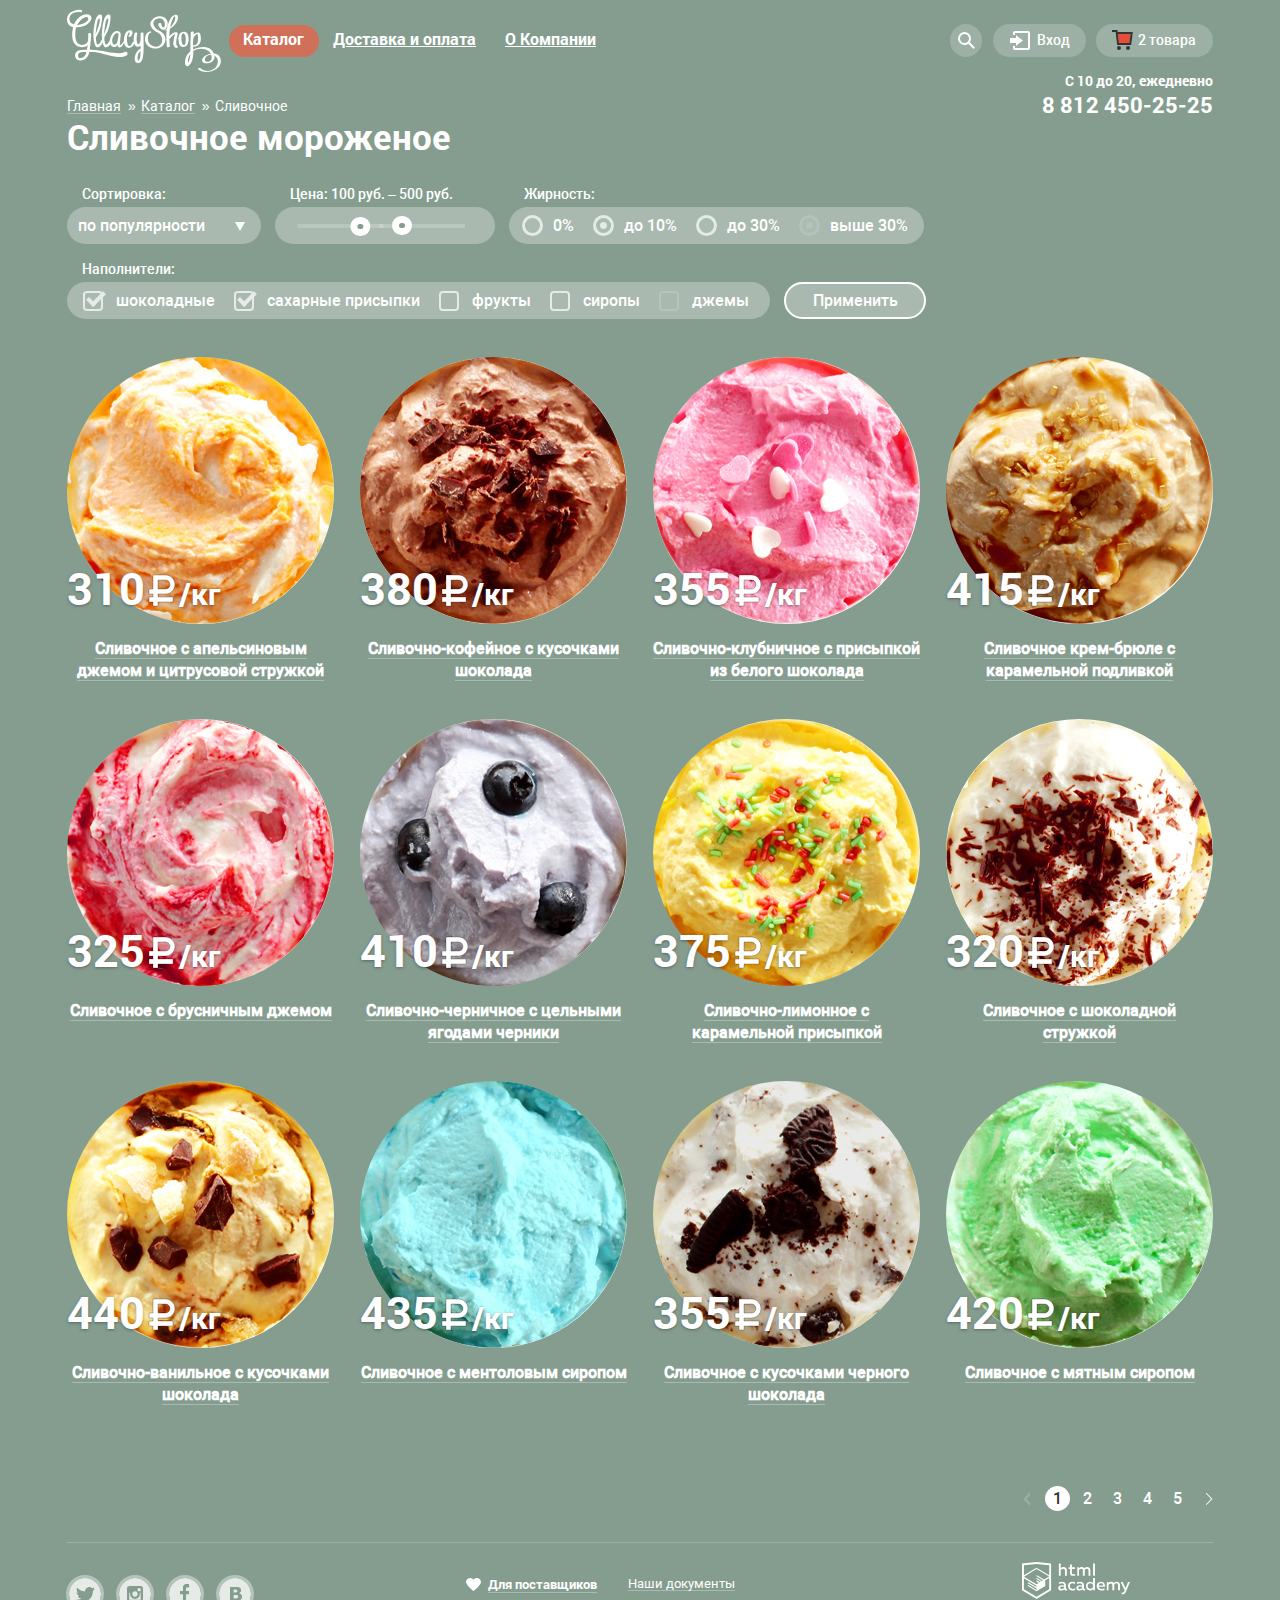
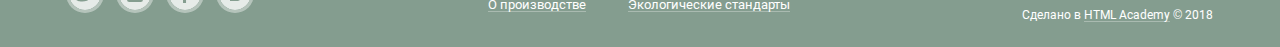
==== catalog.html @ eb4ee79f "добавила фокусы и слайдер" ====
<!DOCTYPE html>
<html lang="ru">
  <head>
    <meta charset="utf-8">
    <title>Каталог мороженого «Глэйси»</title>

    <!-- Стили -->
		<link rel="stylesheet" href="css/normalize.css">
    <link rel="stylesheet" href="css/style.css">
  </head>
  <body class="inner-page">

  	<header class="page-header">
  		<!-- page-header-container starts-->
  		<div class="page-header-container"> 

	  		<nav class="navigation flex-center" aria-label="Основное меню">
	  			<!-- nav-left starts-->
	  			<div class="nav-left flex-center">
						<a class="header-logo" href="index.html">
							<img src="img/logo.svg" alt="На главную страницу интернет-магазина «Глэйси»" width="154" height="64">
						</a>

						<ul class="site-navigation flex-center">
						  <li class="site-navigation-item toggle flex-column">   
						    <a class="site-navigation-link onpage" id="dropdown-menu-toggle" href="#">Каталог</a>

						    <ul class="dropdown-menu flex-column visually-hidden" id="dropdown-menu" aria-label="Каталог меню">
						      <li class="dropdown-menu-item"> 
						        <a href="#">Новинки</a></li>
									<li class="dropdown-menu-item">
						        <a class="dropdown-menu-link onpage">Сливочное</a></li>
								  <li class="dropdown-menu-item">
						        <a href="#">Щербеты</a></li>
									<li class="dropdown-menu-item">
						        <a href="#">Фруктовый лед</a></li>
							    <li class="dropdown-menu-item">
						        <a href="#">Мелорин</a></li>
								</ul>
							</li>
		  
							<li class="site-navigation-item flex-column">
						  	<a href="#" class="site-navigation-link">Доставка и оплата</a>
						  </li>   
							<li class="site-navigation-item flex-column">
								<a href="#" class="site-navigation-link">О Компании</a>
						  </li>     
						</ul>
					</div>		
 					<!-- nav-right starts-->
 					<div class="nav-right flex-center-end">
						<ul class="search-block">
							<li class="toggle flex-column">
						    
						   	<button type="button" class="opener flex-center" id="search-toggle">									
									<svg class="image" xmlns="http://www.w3.org/2000/svg" xmlns:xlink="http://www.w3.org/1999/xlink" width="17" height="17" viewBox="0 0 17 17"><path fill="#fff" d="M16.958 15.527L11.75 10.32A6.455 6.455 0 0 0 13 6.5 6.5 6.5 0 1 0 6.5 13a6.465 6.465 0 0 0 3.839-1.263l5.205 5.204 1.414-1.414zM6.5 11C4.019 11 2 8.981 2 6.5S4.019 2 6.5 2 11 4.019 11 6.5 8.981 11 6.5 11z"/></svg>
						    </button>
						    
						    <form class="search-form visually-hidden" id="search-form" method="get" action="https://echo.htmlacademy.ru">
					       	<input class="form-input" type="search" name="search" placeholder="Что ищем?">
					      </form>

						  </li>
						</ul>
					
						<ul class="login-block">
							<li class="toggle">
								
								<button type="button" class="opener flex-center" id="login-toggle">
									<svg class="image" xmlns="http://www.w3.org/2000/svg" xmlns:xlink="http://www.w3.org/1999/xlink" width="21" height="19" viewBox="0 0 21 19"><g fill="#fff"><path d="M6 14.875L12.917 9.5 6 4.125v2.917H-.042v4.917H6z"/><path d="M18 0H5C3.9 0 3 .9 3 2v2h2V2h13v15H5v-2H3v2c0 1.1.9 2 2 2h13c1.1 0 2-.9 2-2V2c0-1.1-.9-2-2-2z"/></g></svg>
						      <span>Вход</span>
						    </button>
					     
								 <form class="login-form flex-column visually-hidden" id="login-form" method="post" action="https://echo.htmlacademy.ru">
				          <input class="form-input" type="email" name="user-email" placeholder="Электронная почта">
						      <input class="form-input" type="password" name="password" placeholder="Пароль">
				          <div class="login-form-bottom flex">
						        <input type="submit" class="button" value="Войти">
				            <div class="login-form-bottom-links flex-column">
				              <a href="#">Забыли пароль?</a>
				              <a href="#">Новая регистрация</a>
				            </div>
				          </div>
				         </form>

							</li>
		  			</ul>

						<ul class="cart-block">
							<li class="toggle flex-column">
						    <button type="button" class="opener" id="cart-toggle">
						      <span>2 товара</span>
						    </button> 	
					
						    <form class="cart-form flex-column visually-hidden" id="cart-form">
									<div class="cart-form-item flex-center">
										<input type="image" class="cart-cross" src="img/cross-small.svg" alt="Удалить из корзины" width="11" height="11">
						        <img src="img/item-1-sm.jpg" alt="" width="33" height="33">
						        <p class="item-name">Пломбир с апельсиновым джемом </p>
						        <p class="item-value">1,5 кг х<span>200 руб.</span> 300 руб.</p>
									</div>
									<div class="cart-form-item flex-center">
										<input type="image" class="cart-cross" src="img/cross-small.svg" alt="Удалить из корзины" width="11" height="11">
						        <img src="img/item-3-sm.jpg" alt="" width="33" height="33">
						        <p class="item-name">Клубничный пломбир с присыпкой из белого шоколада </p>
						        <p class="item-value">1,5 кг х<span>300 руб.</span> 450 руб.</p>
									</div>
									<p class="cart-form-result">Итого: 750 руб.</p>
			          	<input type="submit" value="Оформить заказ" class="button">
			        	</form>
			        
			        </li>
						</ul>
					</div>
				</nav>

	  		<section class="header-contacts">
	  			<h2 class="visually-hidden">Телефон и время работы</h2>
	  			<p>C 10 до 20, ежедневно</p>
	  			<p class="tel">8 812 450-25-25</p>
	  		</section>

  		</div>
		</header>

		<main class="main-content">
			<!-- main-content-container starts-->
			<div class="main-top-container">

				<ul class="breadcrumbs flex">
					<li class="breadcrumbs-item"><a class="link" href="index.html">Главная</a><span>»</span></li>
					<li class="breadcrumbs-item"><a class="link" href="catalog.html">Каталог</a><span>»</span></li>
					<li class="breadcrumbs-item breadcrumbs-current">Сливочное</li>
				</ul>
				<h1 class="page-title">Сливочное мороженое</h1>

				<section class="filters">
					<h2 class="visually-hidden">Фильтр товаров</h2>
					<form class="filters-form flex-column" method="get" action="https://echo.htmlacademy.ru">
				    
				     <div class="filters-form-row flex-center">

				      <fieldset class="filter-sorting">
				        <legend class="filter-title">Сортировка:</legend>
				        <div class="filter-layout flex-center">
				          <select class="styled-select" id="sorting">
				            <option selected>по популярности</option>
				            <option >сначала недорогие</option>
				            <option >сначала дорогие</option>
				            <option >по жирности</option>
				          </select>
				          <label for="sorting"></label>
				        </div>
				       </fieldset>

				       <fieldset class="filter-price flex-column">
				        <legend class="filter-title">Цена: 100 руб. – 500 руб.</legend>
				        <div class="filter-layout flex-center">
				          <input class="first" type="range" min="0" max="250" step="10" value="50">
				          <input class="second" type="range" min="0" max="250" value="50" step="10">
				        </div>
				       </fieldset>

				       <fieldset class="filter-fatness flex-column">
				        <legend class="filter-title">Жирность:</legend>
				        <div class="filter-layout flex-center">
				          <input class="visually-hidden" type="radio" name="fatness" id="fatness-field-1">
				          <label for="fatness-field-1">0%</label>
				          <input class="visually-hidden" type="radio" name="fatness" id="fatness-field-2" checked>
				          <label for="fatness-field-2">до 10%</label>
				          <input class="visually-hidden" type="radio" name="fatness" id="fatness-field-3">
				          <label for="fatness-field-3">до 30%</label>
				          <input class="visually-hidden" type="radio" name="fatness" id="fatness-field-4" disabled>
				          <label for="fatness-field-4">выше 30%</label>
				         </div>
				        </fieldset>
				      </div>
				    
				      <div class="filters-form-row flex-center"> 
				        <fieldset class="filter-inner flex-column" id="inner">	
				          <legend class="filter-title">Наполнители:</legend>
				          <div class="filter-layout flex-center">
				            <input class="visually-hidden" type="checkbox" name="inner" id="inner-field-1" checked>
				            <label for="inner-field-1">шоколадные</label>
				            <input class="visually-hidden" type="checkbox" name="inner" id="inner-field-2" checked>
				            <label for="inner-field-2">сахарные присыпки</label>
				            <input class="visually-hidden" type="checkbox" name="inner" id="inner-field-3">
				            <label for="inner-field-3">фрукты</label>
				            <input class="visually-hidden" type="checkbox" name="inner" id="inner-field-4">
				            <label for="inner-field-4">сиропы</label>
				            <input class="visually-hidden" type="checkbox" name="inner" id="inner-field-5" disabled>	
				            <label for="inner-field-5">джемы</label>
				          </div>	
				        </fieldset>				     
			           <input class="button-submit filter-layout" type="submit" value="Применить">
				      </div>
					  </form>
					</section>
				</div>

				<section class="catalog">
					<!-- catalog-container starts-->
					<div class="catalog-container"> 

						<h2 class="visually-hidden">Каталог товаров</h2>
						<ul class="catalog-list flex">
							<li class= "catalog-item flex-column">
								<div class="catalog-item-image">
			            <a href="#">
			              <img src="img/item-1.jpg" alt="Сливочное с апельсиновым джемом и цитрусовой стружкой" width="267" height="267">
			            </a>
			          </div>
			          <p class="catalog-item-price flex">
			            310<img src="img/rub.svg" alt="Рублей" width="31" height="36"><span>/кг</span>
			          </p>
			          <h3 class="catalog-item-title">
			            <a href="#">Сливочное с апельсиновым джемом и цитрусовой стружкой</a>
			          </h3>
		            <a class="modal-opener button" href="#" title="На весь экран">Быстрый просмотр</a>
							</li>

							<li class= "catalog-item flex-column">
								<div class="catalog-item-image">
			            <a href="#">
			              <img src="img/item-2.jpg" alt="Сливочно-кофейное с кусочками шоколада" width="267" height="267">
			            </a>
			          </div>
			          <p class="catalog-item-price flex">
			            380<img src="img/rub.svg" alt="Рублей" width="31" height="36"><span>/кг</span>
			          </p>
			          <h3 class="catalog-item-title">
			            <a href="#">Сливочно-кофейное с кусочками шоколада</a>
			          </h3>
		            <a class="modal-opener button" href="#" title="На весь экран">Быстрый просмотр</a>
							</li>

							<li class= "catalog-item flex-column">
								<div class="catalog-item-image">
			            <a href="#">
			             <img src="img/item-3.jpg"  alt="Сливочно-клубничное с присыпкой из белого шоколада" width="267" height="267">
			            </a>
			          </div>
			          <p class="catalog-item-price flex">
			            355<img src="img/rub.svg" alt="Рублей" width="31" height="36"><span>/кг</span>
			          </p>
			          <h3 class="catalog-item-title">
			            <a href="#">Сливочно-клубничное с присыпкой из белого шоколада</a>
			          </h3>
			          <a class="modal-opener button" href="#" title="На весь экран">Быстрый просмотр</a>
							</li>

							<li class= "catalog-item flex-column">
								<div class="catalog-item-image">
			            <a href="#">
			             <img src="img/item-4.jpg"  alt="Сливочное крем-брюле с карамельной подливкой" width="267" height="267">
			            </a>
			          </div>
			          <p class="catalog-item-price flex">
			            415<img src="img/rub.svg" alt="Рублей" width="31" height="36"><span>/кг</span>
			          </p>
			          <h3 class="catalog-item-title">
			            <a href="#">Сливочное крем-брюле с карамельной подливкой</a>
			          </h3>
			          <a class="modal-opener button" href="#" title="На весь экран">Быстрый просмотр</a>
							</li>

							<li class= "catalog-item flex-column">
								<div class="catalog-item-image">
			            <a href="#">
			             <img src="img/item-5.jpg"  alt="Сливочное с брусничным джемом" width="267" height="267">
			            </a>
			          </div>
			          <p class="catalog-item-price flex">
			            325<img src="img/rub.svg" alt="Рублей" width="31" height="36"><span>/кг</span>
			          </p>
			          <h3 class="catalog-item-title">
			            <a href="#">Сливочное с брусничным джемом</a>
			          </h3>
			          <a class="modal-opener button" href="#" title="На весь экран">Быстрый просмотр</a>
							</li>

							<li class= "catalog-item flex-column">
								<div class="catalog-item-image">
			            <a href="#">
			             <img src="img/item-6.jpg"  alt="Сливочно-черничное с цельными ягодами черники" width="267" height="267">
			            </a>
			          </div>
			          <p class="catalog-item-price flex">
			            410<img src="img/rub.svg" alt="Рублей" width="31" height="36"><span>/кг</span>
			          </p>
			          <h3 class="catalog-item-title">
			            <a href="#">Сливочно-черничное с цельными ягодами черники</a>
			          </h3>
			          <a class="modal-opener button" href="#" title="На весь экран">Быстрый просмотр</a>
							</li>

							<li class= "catalog-item flex-column">
								<div class="catalog-item-image">
			            <a href="#">
			             <img src="img/item-7.jpg"  alt="Сливочно-лимонное с карамельной присыпкой" width="267" height="267">
			            </a>
			          </div>
			          <p class="catalog-item-price flex">
			            375<img src="img/rub.svg" alt="Рублей" width="31" height="36"><span>/кг</span>
			          </p>
			          <h3 class="catalog-item-title">
			            <a href="#">Сливочно-лимонное с карамельной присыпкой</a>
			          </h3>
			          <a class="modal-opener button" href="#" title="На весь экран">Быстрый просмотр</a>
							</li>

							<li class= "catalog-item flex-column">
								<div class="catalog-item-image">
			            <a href="#">
			             <img src="img/item-8.jpg"  alt="Сливочное с шоколадной стружкой" width="267" height="267">
			            </a>
			          </div>
			          <p class="catalog-item-price flex">
			            320<img src="img/rub.svg" alt="Рублей" width="31" height="36"><span>/кг</span>
			          </p>
			          <h3 class="catalog-item-title">
			            <a href="#">Сливочное с шоколадной стружкой</a>
			          </h3>
			          <a class="modal-opener button" href="#" title="На весь экран">Быстрый просмотр</a>
							</li>

							<li class= "catalog-item flex-column">
								<div class="catalog-item-image">
			            <a href="#">
			             <img src="img/item-9.jpg"  alt="Сливочно-ванильное с кусочками шоколада" width="267" height="267">
			            </a>
			          </div>
			          <p class="catalog-item-price flex">
			            440<img src="img/rub.svg" alt="Рублей" width="31" height="36"><span>/кг</span>
			          </p>
			          <h3 class="catalog-item-title">
			            <a href="#">Сливочно-ванильное с кусочками шоколада</a>
			          </h3>
			          <a class="modal-opener button" href="#" title="На весь экран">Быстрый просмотр</a>
							</li>

							<li class= "catalog-item flex-column">
								<div class="catalog-item-image">
			            <a href="#">
			             <img src="img/item-10.jpg"  alt="Сливочное с ментоловым сиропом" width="267" height="267">
			            </a>
			          </div>
			          <p class="catalog-item-price flex">
			            435<img src="img/rub.svg" alt="Рублей" width="31" height="36"><span>/кг</span>
			          </p>
			          <h3 class="catalog-item-title">
			            <a href="#">Сливочное с ментоловым сиропом</a>
			          </h3>
			          <a class="modal-opener button" href="#" title="На весь экран">Быстрый просмотр</a>
							</li>

							<li class= "catalog-item flex-column">
								<div class="catalog-item-image">
			            <a href="#">
			             <img src="img/item-11.jpg"  alt="Сливочное с кусочками черного шоколада" width="267" height="267">
			            </a>
			          </div>
			          <p class="catalog-item-price flex">
			            355<img src="img/rub.svg" alt="Рублей" width="31" height="36"><span>/кг</span>
			          </p>
			          <h3 class="catalog-item-title">
			            <a href="#">Сливочное с кусочками черного шоколада</a>
			          </h3>
			          <a class="modal-opener button" href="#" title="На весь экран">Быстрый просмотр</a>
							</li>

							<li class= "catalog-item flex-column">
								<div class="catalog-item-image">
			            <a href="#">
			             <img src="img/item-12.jpg"  alt="Сливочное с мятным сиропом" width="267" height="267">
			            </a>
			          </div>
			          <p class="catalog-item-price flex">
			            420<img src="img/rub.svg" alt="Рублей" width="31" height="36"><span>/кг</span>
			          </p>
			          <h3 class="catalog-item-title">
			            <a href="#">Сливочное с мятным сиропом</a>
			          </h3>
			          <a class="modal-opener button" href="#" title="На весь экран">Быстрый просмотр</a>
							</li>
						</ul>
						
						<ul class="pagination-list flex-center-end" aria-label="Каталог пагинация">
							<li><a class="pagination-prev pagination-arrow"><span class="visually-hidden">Назад</span></a></li>
		          <li><a class="pagination-item current">1</a></li>
		          <li><a class="pagination-item" href="#">2</a></li>
		          <li><a class="pagination-item" href="#">3</a></li>
		          <li><a class="pagination-item" href="#">4</a></li>
		          <li><a class="pagination-item" href="#">5</a></li>
		          <li><a class="pagination-next pagination-arrow active" href="#"><span class="visually-hidden">Вперёд</span></a></li>
		        </ul>
					</div>
				</section>

		</main>

   <footer class="page-footer">
	 		<!-- page-footer-container starts-->
			<div class="page-footer-container flex-center">

				<ul class="socials-list flex">
					<li class="socials-items"><a href="https://twitter.com" target="_blank" aria-label="«Глэйси» в Twitter"><img src="img/twitter.svg" width="32" height="32" alt="Twitter"></a></li>
					<li class="socials-items"><a href="https://instagram.com" target="_blank" aria-label="«Глэйси» в Instagram"><img src="img/instagram.svg" width="32" height="32" alt="Instagram"></a></li>
					<li class="socials-items"><a href="https://facebook.com" target="_blank" aria-label="«Глэйси» в Facebook"><img src="img/facebook.svg" width="32" height="32" alt="Facebook"></a></li>
					<li class="socials-items" ><a href="https://vk.com" target="_blank" aria-label="«Глэйси» во ВКонтакте"><img src="img/vk.svg" width="32" height="32" alt="ВКонтакте"></a></li>
				</ul>

				<div class="footer-info flex">
					<ul class="footer-info-prod">
						<li class="footer-info-supply"><a class="link" href="#">Для поставщиков</a></li>
						<li><a class="link" href="#">О производстве</a></li>
					</ul>
					<ul class="footer-info-docs">
						<li><a class="link" href="#">Наши документы</a></li>
						<li><a class="link" href="#">Экологические стандарты</a></li>
					</ul>
				</div>

				<div class="footer-copyright flex-column">
					<a href="https://htmlacademy.ru/intensive/htmlcss" target="_blank"><img src="img/logo-htmlacademy.svg" alt="HTML Academy" width="108" height="37"></a> 
					<p>Сделано в <a class="link" href="https://htmlacademy.ru/intensive/htmlcss" target="_blank">HTML Academy</a> &#169; 2018</p>
				</div>
			
			</div>
		</footer>

		<script src="js/script.js" defer></script>
  </body>
</html>
---- css/style.css ----
@font-face {
  font-family: "Roboto";
  src: url("../fonts/roboto.woff2") format("woff2"),
       url("../fonts/roboto.woff") format("woff");
  font-weight: 400;
  font-style: normal;
}
@font-face {
  font-family: "Roboto Bold";
  src: url("../fonts/robotobold.woff2") format("woff2"),
       url("../fonts/robotobold.woff") format("woff");
  font-weight: 700;
  font-style: normal;
}
@font-face {
  font-family: "Roboto Medium";
  src: url("../fonts/robotomedium.woff2") format("woff2"),
       url("../fonts/robotomedium.woff") format("woff");
  font-weight: 500;
  font-style: normal;
}
html { 
   box-sizing: border-box;
}
*, *::before, *::after { 
  box-sizing: inherit; 
}
body {
  margin: 0;
  padding: 0;
  
  font-family: "Roboto", Arial, sans-serif;
  font-size: 16px;
  line-height: 22px;
  color: #323232;

  background-color: #849d8f;
}
a {
  text-decoration: none;
  color: #ffffff;
}
img {
  max-width: 100%;
  height: auto;
}
.flex {
  display: flex;
}
.flex-column {
  display: flex;
  flex-direction: column;
}
.flex-center {
  display: flex;
  align-items: center;
}
.flex-center-end {
  display: flex;
  justify-content: flex-end;
  align-items: center;
}
/* Кнопка */
.button {
  height: 44px;
  padding: 8px 23px;

  font-family: "Roboto Bold", Arial, sans-serif;
  font-size: 18px;
  line-height: 24px;
  font-weight: 700;
  text-align: center;
  text-decoration: none;
  color: #fff;

  background-image: linear-gradient(to bottom, #f26843,#e74b36);
  border: none;
  border-radius: 25px;
  box-shadow: 0px 2px 2px 0px rgba(172, 16, 0, 0.64);
  text-shadow: 2px 2px 5px rgba(160, 32, 11, 0.76);
  transition: all .5s ease;
}
.button:hover {
  background-image: linear-gradient(to bottom,#f58669 ,#ec6f5e);
  box-shadow: 0px 2px 2px 0px rgba(172, 16, 0, 1);
  cursor: pointer;
}
.button:active {
  background-image: linear-gradient(to bottom,#d84732 ,#e1613e);
  box-shadow: inset 0px 2px 2px 0px rgba(172, 16, 0, 1);
}

/* Инпут */
.form-input {
  width: 100%;
  height: 44px;
  padding: 10px 13px; 

  font-family: "Roboto Bold", Arial, sans-serif;
  font-size: 16px;
  line-height: 24px;
  font-weight: 700;
  color: #323232;
  
  border: 1px solid #d3d3d2;
  border-radius: 5px;
}
.form-input:hover {
  border: 2px solid rgba(154, 154, 154, 0.52)
}
.form-input:focus {
  border: 2px solid rgba(46, 136, 228, 0.52);
}
*::-webkit-input-placeholder {
  font-family: "Roboto", Arial, sans-serif;
  font-weight: 400;
  color: #999999;
}
*:-moz-placeholder {
  font-family: "Roboto", Arial, sans-serif;
  font-weight: 400;
  color: #999999;
}
*::-moz-placeholder {
  font-family: "Roboto", Arial, sans-serif;
  font-weight: 400;
  color: #999999;
}
*:-ms-input-placeholder {
  font-family: "Roboto", Arial, sans-serif;
  font-weight: 400;
  color: #999999;
}

/*underline для ссылок*/
.link {
  text-decoration: none;
  position: relative;
}
.link::after {
  content: '';
  display: block;
  width: 100%;

  position: absolute;
  left: 0;
  bottom: 0;

  border-bottom: 0.5px solid rgba(255,255,255, 0.3);

  transition: color .25s ease;
}
.link:hover {
  color: rgba(255,188,158, 1);
}
.link:hover::after,
.link:active::after {
  border-bottom-color: rgba(255,188,158, 0.3);
}
.visually-hidden {
  width: 1px;
  height: 1px;
  margin: -1px;
  padding: 0;
  border: 0;
  position: absolute;
  clip: rect(0 0 0 0);
}
/* header */
.page-header-container {
  width: 1146px;
  margin: 0 auto;
  padding-top: 9px;
  position: relative;
}
.navigation {
  justify-content: space-between;

  font-family: "Roboto Medium", Arial, sans-serif;
  font-size: 14px;
  line-height: 16px;
  font-weight: 500;
}
.nav-left {
	min-width: 586px;
}
.nav-right {
	width: 293px;
	margin-bottom: 5px;
}
.header-logo img {
	height: 64px;
}
/* Основная навигация */
.site-navigation {
	align-items: baseline;
  min-width: 500px;
  padding: 0;
  margin: 0;

  font-family: "Roboto Bold", Arial, sans-serif;
  font-size: 16px;
  line-height: 18px;
  font-weight: 700;
  list-style: none;
}
.site-navigation-item {
	white-space: nowrap;
}
.site-navigation .toggle {
  padding: 5px 0px 9px 8px;
  position: relative;
}
.site-navigation-item.toggle:hover {
  cursor: pointer;
}
.site-navigation-item.toggle:hover .visually-hidden {
  clip: unset;
  opacity: 1;
}
.site-navigation-link {
  padding: 5px 15px 9px 14px;
  
  text-decoration: underline;
  color: #ffffff;
  border-radius: 30px;
}
.site-navigation-link.onpage {
	text-decoration: none;
}
.site-navigation-link:hover,
.site-navigation-link:focus {
	text-decoration: none;
  color: #323232;
  background-color: #ffffff; 
}
.site-navigation-link:active {
  background-color: #ededed;
  text-decoration: none;
  border: none;
  box-shadow: inset 0px 2px 1px 0px rgba(105, 105, 105, 1);
}
/* Меню */
.dropdown-menu {
  width: 144px;
  height: 172px;
  padding: 0;

  position: absolute;
  top: 42px;
  left: 2px;
  z-index: 1;
  
  font-family: "Roboto", Arial, sans-serif;
  font-size: 14px;
  line-height: 16px;
  font-weight: 400;
  list-style: none;

  background-color: #f8f7f4;
  border-radius: 5px;
  box-shadow: 0px 20px 20px 0px rgba(0, 0, 0, 0.4);

  opacity: 0;
  transition: opacity .5s ease;
}
.dropdown-menu.active {
  opacity: 1;
}
.dropdown-menu-item {
	height: 31px;
}
.dropdown-menu-item:first-child {
	height: 42px;
	padding: 6px 0px 4px;
	margin-bottom: 2px;
	
	position: relative;
}
.dropdown-menu-item:first-child::after {
  content: '';
  display: block;
  width: 128px;
  height: 1px;
  margin-left: 6px;

  position: absolute;
  bottom: 3px;

  background-color: rgba(0,0,0, 0.2);
}
.dropdown-menu-item a {
  display: block;
  padding: 4px 20px 9px;

  font-size: 14px;
  line-height: 16px;
  text-decoration: none;
  color: #323232;
}
.dropdown-menu-item:first-child a {
  font-family: "Roboto Bold", Arial, sans-serif;
  font-weight: 700;
}
.dropdown-menu-item a:hover,
.dropdown-menu-item a:focus {
  color: #323232;
  background-color: #fbded7;
}
.dropdown-menu-item a:active {
  background-color: #f6b5a5;
  box-shadow: none;
}
.dropdown-menu-item:first-child a:hover,
.dropdown-menu-item:first-child a:focus {
  background-color: #fbded7;
  border-top-left-radius: 5px;
  border-top-right-radius: 5px;
}
.dropdown-menu-item:last-child a:hover,
.dropdown-menu-item:last-child a:focus {
  background-color: #fbded7;
  border-bottom-left-radius: 5px;
  border-bottom-right-radius: 5px;
}
a.onpage  {
  color: #ffffff;
  background-color: #d07058;
}
/* Поиск */
.search-block {
  padding: 0;
  margin: 0;
  margin-right: 2px;
  list-style: none;
}
.search-block .toggle {
  width: 40px;
  padding: 6px 4px;

  position: relative;
}
.search-block .toggle:hover {
  cursor: pointer;
}
.search-block .toggle:hover .search-form {
  clip: auto;
  width: auto;
  height: auto;
  opacity: 1;
}
.search-block .toggle:hover .image path,
.search-block .opener:focus .image path {
  fill: #000000;
}
.search-block .toggle:hover .opener,
.search-block .opener:focus {
  background-color: #f8f7f4;
  color: #323232; 
}
.search-block .opener {
  justify-content: center;
  height: 33px;
  
  text-decoration: none;
  background-color: rgba(255,255,255, 0.2);  
  border: none; 
  border-radius: 30px; 
}
.search-form {
  min-width: 341px;
  padding: 20px 15px;

  position: absolute;
  top: 43px;
  right: 5px;
  z-index: 1;

  background-color: #f8f7f4;
  border-radius: 5px;
  box-shadow: 0px 20px 20px 0px rgba(0, 0, 0, 0.4);

  opacity: 0;
  transition: opacity .5s ease;
}
.search-form.active {
  opacity: 1;
}
.search-form .form-input {
	padding: 11px 13px;
	font-size: 14px;
	line-height: 22px;
}
/* Вход */
.login-block {
  padding: 0;
  margin: 0;
 
  list-style: none;
}
.login-block .toggle {
  position: relative;
  padding: 6px 5px;
}
.login-block .toggle:hover {
  cursor: pointer;
}
.login-block .toggle:hover .visually-hidden {
  clip: unset;
  opacity: 1;
}
.login-block .toggle:hover .image path,
.login-block .opener:focus .image path {
  fill: #000000;
}
.login-block .toggle:hover .opener,
.login-block .opener:focus {
  background-color: #f8f7f4;
  color: #323232; 
}
.login-block .opener {
  display: flex;
  justify-content: center;
  align-items: center;
  width: 93px;
  height: 33px;
  
  color: #ffffff;
  text-decoration: none;
  background-color: rgba(255,255,255, 0.2);  
  border: none; 
  border-radius: 30px; 
}
.login-block .image {
  margin-right: 6px;
}
.login-form {
  width: 277px;
  min-height: 215px;
  padding: 20px 18px; 

  position: absolute;
  top: 43px;
  right: 5px;
  z-index: 1;

  background-color: #f8f7f4;
  border-radius: 5px;
  box-shadow: 0px 20px 20px 0px rgba(0, 0, 0, 0.4);

  opacity: 0;
  transition: opacity .5s ease;
}
.login-form.active {
  opacity: 1;
}
.login-form .form-input {
	padding: 12px 13px;
  margin-bottom: 20px;

  font-size: 14px;
  line-height: 20px;
}
.login-form-bottom {
  justify-content: space-between;
}
.login-form .button {
  width: 100px;
  height: 44px;
  margin: 0;
}
.login-form-bottom-links {
	margin-right: 2px;
  font-family: "Roboto", Arial, sans-serif;
  font-size: 13px;
  line-height: 24px;
}
.login-form-bottom-links a {
  color: #323232;
}
.login-form-bottom-links a:hover,
.login-form-bottom-links a:focus,
.login-form-bottom-links a:active {
  color: #e84d37;
}
/* корзина */
.cart-block {
  padding: 0;
  margin: 0;
  list-style: none;
}
.cart-block .toggle {
  position: relative;
  padding: 6px 5px;
  padding-right: 0px;
}
.cart-block .toggle:hover {
  cursor: pointer;
}
.cart-block .toggle:hover .visually-hidden {
  clip: unset;
  opacity: 1;
}
.cart-block .toggle:hover .opener,
.cart-block .opener:focus {
  background-color: #f8f7f4;
  color: #323232; 
}
.cart-block .opener {
  display: flex;
  justify-content: center;
  align-items: center;
  width: 117px;
  height: 33px;

  background-image: url("../img/cart-full.svg");
  background-repeat: no-repeat;
  background-position: 16px center;

  text-decoration: none;
  color: #ffffff;

  background-color: rgba(255,255,255, 0.2);  
  border: none; 
  border-radius: 30px; 
}
.cart-block .empty {
  width: 100px;
  background-image: url("../img/cart.svg");
}
.cart-block span {
  position: relative;
  left: 12px;
}
.cart-form {
  width: 540px;
  height: 242px;
  padding: 18px 15px 0px;

  position: absolute;
  right: -1px;
  top: 43px;
  z-index: 1;

  font-family: "Roboto", Arial, sans-serif;
  font-size: 13px;
  line-height: 16px; 
  color: #323232;

  background-color: #f8f7f4;
  border-radius: 6px;

  opacity: 0;
  transition: opacity .5s ease;
}
.cart-form.active {
  opacity: 1;
}
.cart-form-item {
	margin-bottom: 20px;
}
.cart-form-item:last-of-type {
  padding-bottom: 25px;
	margin-bottom: 14px;
	border-bottom: 1px solid #cacac7;
}
.cart-form-item input[type="image"] {
	margin-right: 13px;
}
.cart-form-item img {
	margin-right: 14px;
	border-radius: 50px;
}
.item-name {
	width: 216px;
  margin: 0;
	margin-right: 32px;
}
.item-value {
  margin: 0;
}
.item-value span {
	margin-right: 28px;
	left: 2px;
  color: #999999;
}
.cart-form-result {
	align-self: flex-end;
	margin: 0;
	margin-bottom: 15px;

  font-family: "Roboto Bold", Arial, sans-serif;
  font-size: 15px;
  line-height: 18px;
  font-weight: 700; 
}
.cart-form .button {
  align-self: flex-end;
  padding: 7px 15px 11px;
  margin-bottom: 20px;
  border-radius: 20px;
}

/* контакты */
.header-contacts {
  position: absolute;
  right: 0px;
  top: 74px;

  text-align: right;
}
.header-contacts p {
  margin: 0;
  margin-bottom: 5px;

  font-family: "Roboto Bold", Arial, sans-serif;
  font-size: 14px;
  line-height: 14px;
  font-weight: 700;
  color: #ffffff;
}
.header-contacts .tel {
  font-size: 22px;
  line-height: 24px;
}

/* слайдер */
.product-slides-container {
  width: 1146px;
  margin: 0 auto;
}
.product-slides-list {
  margin: 0;
  position: relative;
  text-align: center;
  list-style: none;
}
.product-slide {
  width: 1065px;
  height: 880px;

  position: absolute;
  top: -77px;
  z-index: -1;

  opacity: 0;
  transition: opacity 1s ease;
}
.product-slide-1 {
  background: url(../img/slider-1.png) no-repeat;
  background-size: 1045px 880px;
  background-position: 11px 1px;
  opacity: 1;
}
.product-slide-2 {
  background: url(../img/slider-2.png) no-repeat;
  background-size: 1062px 860px;
  background-position: -7px 0px;
}
.product-slide-3 {
  background: url(../img/slider-3.png) no-repeat;
  background-size: 1078px 856px;
  background-position: -7px 0px;
}
.product-slide-title {
  margin: 0;

  position: relative;
  top: 390px;
  
  font-family: "Roboto Bold", Arial, sans-serif;
  font-size: 60px;
  line-height: 60px;
  font-weight: 700;
  color: #ffffff;
}
.slides-nav-wrap {
  justify-content: space-between;
  width: 712px;
  margin-top: 466px;
  margin-bottom: 41px;
}
.slide-nav {
  width: 19px;
  height: 19px;
  margin-right: 10px;

  border: 2px solid #ffffff;
  border-radius: 50%;
  background-color: transparent;
}
.slide-nav:hover,
.slide-nav:focus {
  background-color: rgba(248, 247, 244, 0.4);
}
.slide-nav:active {
  background-color: #ffffff;
}
.slide-nav-current {
  background-color: #ffffff;
}
.product-slides .button {
  width: 280px;
  min-height: 64px;
  padding: 8px 20px;

  font-size: 32px;
  line-height: 44px;
  
  border-radius: 30px;
}

/* promo */
.promo-container {
  justify-content: space-between;
  width: 1146px;
  margin: 0 auto;
  margin-bottom: 32px;
}
.promo-item {
  width: 560px;
  min-height: 229px;
  padding: 15px 21px 15px 18px;

  font-family: "Roboto Bold", Arial, sans-serif;
  font-size: 18px;
  line-height: 22px;
  font-weight: 700;
  color: #ffffff;

  border-radius: 14px;
}
.promo-item:nth-of-type(1) {
  background-image: url("../img/promo-1.png");
  background-repeat: repeat;
  background-color: #49041a;
}
.promo-item:nth-of-type(2) {
  background-image: url("../img/promo-2.png");
  background-repeat: repeat;
  background-color: #261207;
}
.promo-item-title {
  margin: 0;
  font-size: 35px;
  line-height: 41px;
}
.promo-item-text {
	margin: 15px 0px 45px;
}
.promo-item .button {
  align-self: flex-end;
}

/* хиты */
.catalog {
  text-align: center;
  font-family: "Roboto Medium", Arial, sans-serif;
  font-size: 16px;
  line-height: 22px;
  font-weight: 500;
  color: #ffffff;
}
.catalog-container {
  width: 1172px;
  margin: 0 auto;
  margin-bottom: 6px;
}
.inner-page .catalog-container {
  margin-bottom: 34px;
}
.catalog-list  {
  flex-wrap: wrap;
  justify-content: space-between;
  align-items: flex-start;
  padding: 0;
  margin: 0;
  list-style: none;
}
.inner-page .catalog-list {
  margin-bottom: 53px;
}
.catalog-item {
  width: 293px;
  min-height: 405px;
  padding: 0 13px;
  margin-bottom: -43px;

  position: relative;

  border-radius: 5px;
}
.catalog-item:hover {
  z-index: 1;
  background-color: rgba(255, 255, 255, 0.2);
  box-shadow: 0px 20px 20px 0px rgba(0, 0, 0, 0.4);  
}
.catalog-item:hover .button {
  opacity: 1;
}
.catalog-item-image {
  padding-top: 6px;
  position: relative;
}
.catalog-item-image img {
  border-radius: 50%;
}
.hit {
  position: absolute;
  top: 6px;
  left: 0px;
}
.catalog-item-price {
	align-items: baseline;
  margin: 0;
  position: absolute;
  top: 214px;

  font-family: "Roboto Bold", Arial, sans-serif;
  font-size: 45px;
  line-height: 45px;
  font-weight: 700;

  text-shadow: 0px 1px 3px rgba(49, 50, 53, 0.5);
}
.catalog-item-price img {
	position: relative;
	top: 4px;
	left: 2px;
}
.catalog-item-price span {
  margin-left: 3px;
  font-size: 30px;
}
.catalog-item-title {
  font-size: 16px;
  margin-top: 8px;
  margin-bottom: 10px;
}
.catalog-item-title a {
  text-decoration: none;
  border-bottom: 1px solid rgba(255,255,255, 0.3);
}
.catalog-item-title a:hover,
.catalog-item-title a:focus,
.catalog-item-title a:active {
  color: rgba(255,188,158, 1);
  border-bottom-color: rgba(255,188,158, 0.3);
}
.catalog-item .button {
  align-self: center;
  padding: 8px 16px;
  opacity: 0;
  z-index: 1;
}

/* преимущества */
.advantages-container {
  width: 1146px;
  min-height: 306px;
  padding: 24px 20px 3px 20px;
  margin: 0 auto;
  margin-bottom: 40px;

  background-image: url("../img/waffle.jpg");
  background-repeat: repeat;
  background-color: #ece0c7;

  border-radius: 13px;
}
.advantages-lead {
  margin: 0;
	margin-bottom: 22px;

  font-family: "Roboto Medium", Arial, sans-serif;
  font-size: 24px;
  line-height: 30px;
  font-weight: 500;
}
.advantages-lead span {
	margin-right: 9px;
	margin-left: 5px;
}
.advantages-list {
  flex-wrap: wrap;
  justify-content: space-between;
  padding: 0;
  margin: 0;
  list-style: none;
}
.advantages-item {
  margin-bottom: 22px;
}
.advantages-item:nth-of-type(2n) {
	margin-right: 7px;
}
.advantages-item-title {
  min-width: 49px;
  margin: 0;
  margin-right: 7px;

  position: relative;
  top: -12px;
}
.advantages-item:nth-of-type(2n) .advantages-item-title {
	margin-right: 10px;
}
.advantages-item-text {
  width: 476px;
  margin: 0;
}

/* updates */
.updates-container {
  justify-content: space-between;
  width: 1146px;
  margin: 0 auto;
  margin-bottom: 40px;
}
/* блог */
.blog {
  width: 560px;
  min-height: 220px;
  padding: 22px 19px;

  background-image: url("../img/blog.jpg");
  background-repeat: repeat;
  background-color: #ffffff;

  border-radius: 13px;
}
.blog-title {
  margin: 0;

  font-family: "Roboto Medium", Arial, sans-serif;
  font-size: 16px;
  line-height: 22px;
  font-weight: 500;
  color: #323232;
}
.blog-article-title {
	width: 55%;
  margin: 0;
  margin-top: 4px;

  font-family: "Roboto Bold", Arial, sans-serif;
  font-size: 24px;
  line-height: 30px;
  font-weight: 700;
  color: #323232;
}
.blog-article-title a {
  text-decoration: underline;
  color: #323232;
}
.blog-article-title a:hover,
.blog-article-title a:focus,
.blog-article-title a:active {
  color: rgba(232,77,55, 1);
}

/* подписка */
.sign-up {
  width: 560px;
  min-height: 220px;
  padding: 5px;

  background: 
    linear-gradient(135deg,rgba(255,255,255,1) 0px, rgba(255,255,255,1) 10px, 
                           rgba(146,205,255,1) 10px, rgba(146,205,255,1) 20px,
                           rgba(255,255,255,1) 20px, rgba(255,255,255,1) 30px,
                           rgba(254,158,144,1) 30px, rgba(254,158,144,1) 40px,
                           rgba(255,255,255,1) 40px, rgba(255,255,255,1) 50px, 
                           rgba(146,205,255,1) 50px, rgba(146,205,255,1) 60px,
                           rgba(255,255,255,1) 60px, rgba(255,255,255,1) 70px,
                           rgba(254,158,144,1) 70px, rgba(254,158,144,1) 80px,
                           rgba(255,255,255,1) 80px, rgba(255,255,255,1) 90px, 
                           rgba(146,205,255,1) 90px, rgba(146,205,255,1) 100px,   
                           rgba(255,255,255,1) 100px, rgba(255,255,255,1) 120px, 
                           rgba(146,205,255,1) 120px, rgba(146,205,255,1) 130px,
                           rgba(255,255,255,1) 130px, rgba(255,255,255,1) 140px,
                           rgba(254,158,144,1) 140px, rgba(254,158,144,1) 150px,
                           rgba(255,255,255,1) 150px, rgba(255,255,255,1) 160px, 
                           rgba(146,205,255,1) 160px, rgba(146,205,255,1) 170px,
                           rgba(255,255,255,1) 170px, rgba(255,255,255,1) 180px,
                           rgba(254,158,144,1) 180px, rgba(254,158,144,1) 190px,
                           rgba(255,255,255,1) 190px, rgba(255,255,255,1) 200px, 
                           rgba(146,205,255,1) 200px, rgba(146,205,255,1) 210px,
                           rgba(255,255,255,1) 210px, rgba(255,255,255,1) 220px                                                    
    );                                           
  background-size: 56px 56px;
  background-position: 27px; 
  border-radius: 13px;
}
.sign-up-bg {
  width: 550px;
  padding: 29px 21px;

  background-color: #f8f7f4;
  border-radius: 13px;
}
.sign-up-text {
	width: 99%;
  margin: 0;
  margin-bottom: 35px;
}
.sign-up-form .form-input {
  margin-right: 10px;
}
.sign-up-form .button {
	padding: 8px 19px 11px 20px;
}

/* address */
.address-container {
  width: 1200px;
  min-height: 430px;
  margin: 0 auto;
  
  position: relative;

  font-family: "Roboto", Arial, sans-serif;
  font-size: 14px;
  line-height: 22px;
  font-weight: 400;
}
.map-frame {
  width:100%;
}
.map-frame img {
  display: flex;
  width: 100%;
  min-height: 430px;

  background-color: #cee0c0;
}
.address-info {
  width: 302px;
  padding: 27px 25px 0px;

  position: absolute;
  top: 63px;
  right: 27px;
  
  color: #323232;
  background-color: #fffefd;
  border-radius: 15px;
  
}
.address-info-title {
	width: 60%;
  margin: 0;
	margin-bottom: 1px;
  font: inherit;
  line-height: 20px;
}
.address-info-text {
	margin: 0;
	margin-bottom: 18px;

  font-family: "Roboto Bold", Arial, sans-serif;
  font-size: 18px;
  line-height: 24px;
  font-weight: 700;
}
.address-info-subtitle {
  margin: 0;
  margin-bottom: 4px;
  font: inherit;
  line-height: 20px;
}
.address-info-tel {
	margin: 0;
	margin-bottom: 1px;

  font-family: "Roboto Bold", Arial, sans-serif;
  font-size: 18px;
  line-height: 24px;
  font-weight: 700;
}
.address-info span {
	margin-bottom: 24px;
}
.address-info .button {
	margin-bottom: 30px;
}

/* footer */
.page-footer-container {
  justify-content: space-between;
  width: 1146px;
  min-height: 105px;
  margin: 0 auto;

  font-family: "Roboto", Arial, sans-serif;
  font-size: 13px;
  line-height: 18px;
  font-weight: 400;
  color: #ffffff;
}
.inner-page .page-footer-container {
  padding-top: 7px;
  border-top: 1px solid rgba(255,255,255, 0.2);
}
.socials-list,
.footer-info-prod,
.footer-info-docs {
	padding: 0;
	margin: 0;
  list-style: none;
}
.socials-list {
	margin-bottom: 5px;
	margin-right: 13px;
}
.footer-info {
	margin-bottom: 12px;
}
.footer-info a {
  text-decoration: none;
}
.footer-info-prod {
  margin-right: 25px;
  position: relative;
}
.footer-info li {
  margin: 3px 3px 0px 3px;
}
.footer-info-supply::before {
  display: flex;
  content: '';
  width: 15px;
  height: 13px;
  
  position: absolute;
  top: 6px;
  left: -19px;

  background: url(../img/heart.svg) no-repeat;
  transition: all .25s ease;
}
.footer-info-supply:hover::before {
  transform: scale(1.2);
}
.footer-info-supply {
  font-family: "Roboto Bold", Arial, sans-serif;
  font-weight: 700;
}
.footer-copyright {
	align-self: flex-start;
	margin-top: 12px;
	margin-left: 8px;
  font-size: 12px;
}
.footer-copyright p {
  margin: 0;
  margin-top: 2px;
}
.footer-copyright img {
  transition: all .5s ease;
}
.footer-copyright img:hover {
  transform: scale(1.1);
}
/* socials */
.socials-items {
  margin-left: 18px;
}
.socials-items:nth-child(1) {
  margin-left: 2px;
}
.socials-items img {
  border-radius: 30px;
  box-shadow: 0px 0px 0px 3px rgba(255,255,255, 0.5);
}
.socials-items a {
  opacity: 0.8;
  transition: opacity 1s ease;
}
.socials-items a:hover,
.socials-items a:focus {
  opacity: 1;
}
.socials-items a:active {
  opacity: 0.7;
}
.socials-items a:hover img,
.socials-items a:focus img,
.socials-items a:active img {
  box-shadow: 0px 0px 0px 3px rgba(255,255,255, 0.7);
}

/* модальное окно с формой */
.modal-callback.overlay{
  width: 100%;
  height: 100%;

  position: absolute;
  top: 0;
  left: 0;
  bottom: 0;
  right: 0;
  z-index: 10; 

  background-color: rgba(0,0,0, 0.5);
}
.modal-callback-container {
  width: 478px;
  height: 443px;
  padding: 17px 24px;
  margin: 30vh auto;

  position: relative;

  background-color: #f8f7f4;
  border-radius: 10px;
}
.callback-title {
  margin: 0px 0px 20px;

  font-family: "Roboto Medium", Arial, sans-serif;
  font-size: 24px;
  line-height: 28px;
  font-weight: 500;
  color: #323232;
}
.callback-form .form-input {
	width: 62%;
  margin-bottom: 20px;
}
.callback-form .form-input:last-of-type {
	width: 100%;
	min-height: 155px;
  padding: 6px 15px 15px;
	margin-bottom: 14px;

	color: #999999;
}
.callback-form .button {
  align-self: flex-end;
  margin-top: 10px;
}
.modal-callback .close-button {
  position: absolute;
  top: 16px;
  right: 17px;
}

/* inner page*/
.inner-page {
  font-family: "Roboto Medium", Arial, sans-serif;
  font-weight: 500;
  color: #ffffff;
}
.inner-page .page-header-container {
  margin-bottom: 22px;
}
.main-top-container {
  width: 1146px;
  margin: 0 auto;
}
.main-bottom-container {
  width: 1146px;
  margin: 0 auto;
  margin-bottom: 27px;
}
.inner-page .page-title {
  margin: 0;
  margin-bottom: 23px;

  font-family: "Roboto Bold", Arial, sans-serif;
  font-size: 35px;
  line-height: 41px;
  font-weight: 700;
}
/* breadcrumbs */
.breadcrumbs {
  padding: 0;
  margin: 0;
  margin-bottom: 2px;
  list-style: none;
  
  font-family: "Roboto", Arial, sans-serif;
  font-size: 14px;
  line-height: 16px;
  font-weight: 400;
}
.breadcrumbs-item {
  margin-right: 5px;
}
.breadcrumbs-item .link {
  margin-right: 7px;
}
/* фильтры */
.filters {
  margin-bottom: 32px;
}
.filters-form {
  padding-top: 6px;

  font-family: "Roboto Medium", Arial, sans-serif;
  font-size: 14px;
  line-height: 16px;
  font-weight: 500;
  color: #ffffff;
}
.filters-form-row {
  justify-content: flex-start;
  margin-bottom: 17px;
}
.filters-form-row:last-of-type {
  margin-bottom: 0;
}
.filters-form fieldset {
  padding: 0;
  margin: 0;
  margin-right: 14px;
  position: relative;
  border: none;
}
.filter-title {
  margin: 0px 0px 5px 15px;
}
.filter-layout {
  height: 37px;
  
  position: relative;

  font-size: 16px;
  line-height: 18px;

  background-color: #a9b9af;
  border-radius: 30px;
}

/* сортировка */
.filter-sorting .filter-layout {
  width: 194px;
}
.filter-sorting .filter-layout:hover {
  color: #323232;
}
.filter-sorting .filter-layout:hover label[for="sorting"] {
  border-top: 9px solid #323232;
}
.filter-sorting select { 
  width: 100%;
  padding-left: 11px;

  z-index: 1;

  font-family: inherit;
  font-size: inherit;
  line-height: inherit;
  color: inherit;
 
  background-color: transparent;
  border: none;
}
.filter-sorting label[for="sorting"] {
  width: 0px;
  height: 0px;
  
  position: relative;
  top: 3px;
  right: 16px;

  border: 5px solid #ffffff;
  border-top: 9px solid #ffffff;
  border-right-color: transparent;
  border-bottom-color: transparent;
  border-left-color: transparent;
}
.filter-sorting select::-ms-expand {
  display: none;
}

/* range */
.filter-price .filter-layout {
  width: 220px;
  padding: 17px 22px;
}
.filter-price [type=range] {
  --min: 0; 
  --max: 250; 
  --val: 50;
  --range: calc(var(--max) - var(--min));
  --ratio: calc((var(--val) - var(--min))/var(--range));
  --sx: calc(var(--ratio)*(100%));
  width: 5.4em;
  height: 1.5em;
  padding: 0;
  margin: 0;

  cursor: pointer;
  background: transparent;

  font: 1em/1 "Roboto", Arial, sans-serif;
}
.filter-price [type=range]::-webkit-slider-thumb {
  -webkit-appearance: none;
}
.filter-price [type=range]::-webkit-slider-runnable-track {
  width: 5.4em;
  height: 0.25em;
  box-sizing: border-box;
  background: rgba( 255, 255, 255, 0.2);
  border: none;
}
.js [type=range]::-webkit-slider-runnable-track {
  background: linear-gradient(#fff, #fff) 0/var(--sx) 100% no-repeat rgba( 255, 255, 255, 0.2);
}
.filter-price [type=range]::-webkit-slider-thumb {
  width: 1.2em;
  height: 1.2em;
  margin-top: -0.5em;
  box-sizing: border-box;
  
  background-color: #849d8f;
  border: 0.45em solid #ffffff;
  border-radius: 50%;
}
.filter-price [type=range]::-moz-range-track {
  box-sizing: border-box;
  border: none;
  width: 5.4em;
  height: 0.25em;
  background: rgba( 255, 255, 255, 0.2);
}
.filter-price [type=range]::-moz-range-progress {
  height: 0.25em;
  background: #fff;
}
.filter-price [type=range]::-moz-range-thumb {
  box-sizing: border-box;
  width: 1.2em;
  height: 1.2em;
  border: 0.45em solid #ffffff;
  border-radius: 50%;
  background-color: #849d8f;
}
.filter-price [type=range]::-ms-track {
  box-sizing: border-box;
  width: 5.4em;
  height: 0.25em;
  color: transparent;
  border-color: transparent;  
  background: rgba( 255, 255, 255, 0.2);
}
.filter-price [type=range]::-ms-fill-lower {
  height: 0.25em;
  background: #fff;
}
.filter-price [type=range]::-ms-fill-upper {
  background: transparent;
}
.filter-price [type=range]::-ms-thumb {
  margin-top: 0;
  
  width: 1.2em;
  height: 1.2em;
  border: 0.45em solid #ffffff;
  border-radius: 50%;
  background-color: #849d8f;
}
.filter-price [type=range]::-ms-tooltip {
  display: none;
}
.filter-price .first {
  transform: rotate(180deg);
}
.filter-price .second {
  position: absolute;
  top: 0.43em;
  left: 6.5em;
  margin-left: 0;
}

/* переключатели и чекбоксы на css */
.filter-fatness .filter-layout {
  min-width: 415px;
}
.filter-inner {
  padding-bottom: 0px;
}
.filter-inner .filter-layout {
  width: 703px;
}
input[type="checkbox"] + label,
input[type="radio"] + label {
  display: flex;
  align-items: center;
  position: relative;
}
input[type="radio"] + label {
  margin-right: 22px;
}
input[type="checkbox"] + label {
  margin-right: 19px;
}
input[type="checkbox"]:first-of-type + label,
input[type="radio"]:first-of-type + label {
  margin-left: 16px;
}
input[type="checkbox"]:last-of-type + label,
input[type="radio"]:last-of-type + label {
  margin-right: 0;
}

/* переключатели */
input[type="radio"] + label::before {
  content: "";
  display: flex;
  align-items: center;
  width: 15px;
  height: 15px;
  margin-right: 13px;
  border-radius: 2em;
  vertical-align: middle;
  background-color: #aabcb2;
  border: 4px solid #aabcb2;
  box-shadow: 0 0 0 3px #e4eae6;
  
 }
input[type="radio"]+label:hover::before {
   box-shadow: 0 0 0 3px #fff;
}
input[type="radio"]:checked + label:hover::before {
  background-color: #fff;
  box-shadow: 0 0 0 3px #fff;
}
input[type="radio"]:checked + label::before {
  background-color: #e4eae6;
  box-shadow: 0 0 0 3px #e4eae6;
}
input[type="radio"]:disabled + label::before {
  background-color: #b3c2ba;
  box-shadow: 0 0 0 3px #b3c2ba;
}

/* чекбоксы */
input[type="checkbox"] + label::before {
  content: "";
  display: inline-block;
  vertical-align: middle;
  width: 20px;
  height: 20px;
  margin-right: 13px; 
  border: 2px solid #e6ebe9;
  border-radius: 4px;
  
}
input[type="checkbox"] + label::after {
  content: "";
  position: absolute;
  top: -3px;
  left: 8px;
  width: 10px;
  height: 18px;
  border: 4px solid #e6ebe9;
  border-top: none;
  border-left: none;
  
  transform: rotate(45deg);
  display: none;
}
input[type="checkbox"]:checked + label::after {
  display: inline-block;
  vertical-align: middle;
}
input[type="checkbox"] + label:hover::before,
input[type="checkbox"]:checked + label:hover::after {
  border-color: #fff;
}
input[type="checkbox"]:disabled + label::before {
  border-color: #b5c4bc; 
}

/* кнопка применить */
.button-submit {
  align-self: flex-end;
  width: 142px;
  height: 37px;
  padding: 5px 25px;

  font-family: "Roboto Medium", Arial, sans-serif;
  font-size: 16px;
  line-height: 18px;
  font-weight: 500;
  color: #ffffff;
  
  border: 2px solid #fff;
  border-radius: 30px;
}
.button-submit:hover {
  background-color: #fff;
  color: #323232;
  border: none;
}
.button-submit:active {
  background-color: #ededed;
  box-shadow: inset 0px 2px 1px 0 #696969;
  border: none;
}
/* стили браузеров */
input, select, option {
  -moz-appearance: none;
  -ms-appearance: none;
  -webkit-appearance: none;
  appearance: none;
}

/* pagination */
.pagination-list {
  padding: 0;
  margin: 0;
  margin-right: 5px;
  list-style: none;

  font-size: 16px;
  line-height: 18px;
}
.pagination-item {
  width: 26px;
  min-height: 26px;
  padding: 3px 8px;
  margin-left: 5px;
  border-radius: 50%;
}
.pagination-item:hover,
.pagination-item:focus {
  background-color: rgba(255,255,255, 0.2);
}
.pagination-item:active {
  background-color: #ffffff;
  color: #323232;
}
.pagination-item.current {
  background-color: #ffffff;
  color: #323232;
}
.pagination-item-current:hover,
.pagination-item-current:focus,
.pagination-item-current:active {
	background-color: #ffffff;
  color: #323232;
}
.pagination-arrow {
  width: 8px;
  height: 12px;
  padding: 3px 8px;
  opacity: .2;
}
.pagination-arrow.active {
  opacity: 1;
}
.pagination-prev {
  margin-right: 10px;

  background: url("../img/icon-left-white.svg") no-repeat;
  background-position: 8px 1px;
}
.pagination-next {
  margin-left: 15px;

  background: url("../img/icon-right-white.svg") no-repeat;
  background-position: 0px 7px;
}
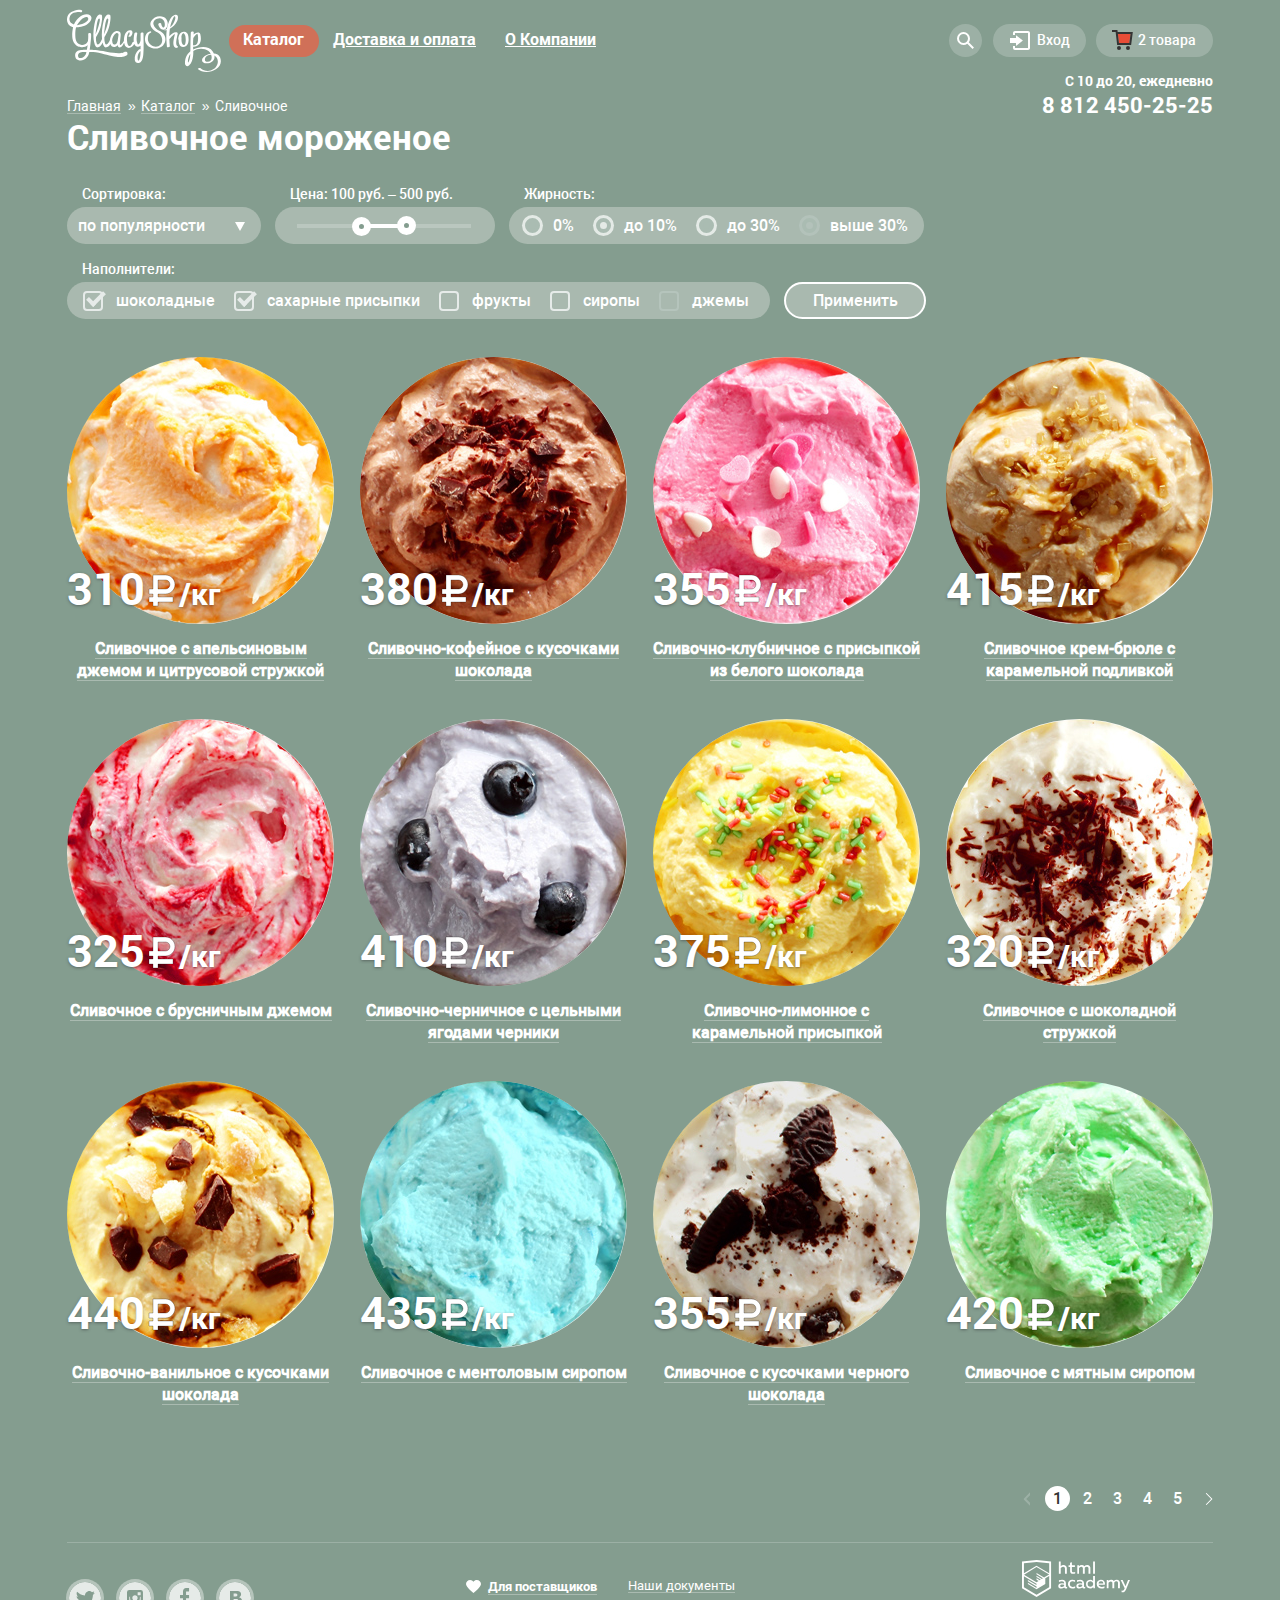
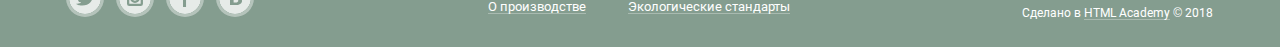
==== commit 6e94542c: "fix modal add transition ready to check" ====
--- a/catalog.html
+++ b/catalog.html
@@ -2,20 +2,17 @@
 <html lang="ru">
   <head>
     <meta charset="utf-8">
-    <title>Каталог мороженого «Глэйси»</title>
-
-    <!-- Стили -->
+    <title>Сливочное мороженое</title>
+
 		<link rel="stylesheet" href="css/normalize.css">
     <link rel="stylesheet" href="css/style.css">
   </head>
   <body class="inner-page">
 
   	<header class="page-header">
-  		<!-- page-header-container starts-->
   		<div class="page-header-container"> 
 
 	  		<nav class="navigation flex-center" aria-label="Основное меню">
-	  			<!-- nav-left starts-->
 	  			<div class="nav-left flex-center">
 						<a class="header-logo" href="index.html">
 							<img src="img/logo.svg" alt="На главную страницу интернет-магазина «Глэйси»" width="154" height="64">
@@ -47,14 +44,13 @@
 						  </li>     
 						</ul>
 					</div>		
- 					<!-- nav-right starts-->
+
  					<div class="nav-right flex-center-end">
 						<ul class="search-block">
-							<li class="toggle flex-column">
+							<li class="toggle">
 						    
 						   	<button type="button" class="opener flex-center" id="search-toggle">									
 									<svg class="image" xmlns="http://www.w3.org/2000/svg" xmlns:xlink="http://www.w3.org/1999/xlink" width="17" height="17" viewBox="0 0 17 17"><path fill="#fff" d="M16.958 15.527L11.75 10.32A6.455 6.455 0 0 0 13 6.5 6.5 6.5 0 1 0 6.5 13a6.465 6.465 0 0 0 3.839-1.263l5.205 5.204 1.414-1.414zM6.5 11C4.019 11 2 8.981 2 6.5S4.019 2 6.5 2 11 4.019 11 6.5 8.981 11 6.5 11z"/></svg>
-						    </button>
 						    
 						    <form class="search-form visually-hidden" id="search-form" method="get" action="https://echo.htmlacademy.ru">
 					       	<input class="form-input" type="search" name="search" placeholder="Что ищем?">
@@ -88,7 +84,7 @@
 
 						<ul class="cart-block">
 							<li class="toggle flex-column">
-						    <button type="button" class="opener" id="cart-toggle">
+						    <button type="button" class="opener flex-center" id="cart-toggle">
 						      <span>2 товара</span>
 						    </button> 	
 					
@@ -124,7 +120,6 @@
 		</header>
 
 		<main class="main-content">
-			<!-- main-content-container starts-->
 			<div class="main-top-container">
 
 				<ul class="breadcrumbs flex">
@@ -199,7 +194,6 @@
 				</div>
 
 				<section class="catalog">
-					<!-- catalog-container starts-->
 					<div class="catalog-container"> 
 
 						<h2 class="visually-hidden">Каталог товаров</h2>
@@ -216,7 +210,7 @@
 			          <h3 class="catalog-item-title">
 			            <a href="#">Сливочное с апельсиновым джемом и цитрусовой стружкой</a>
 			          </h3>
-		            <a class="modal-opener button" href="#" title="На весь экран">Быстрый просмотр</a>
+		            <a class="button" href="#" title="На весь экран">Быстрый просмотр</a>
 							</li>
 
 							<li class= "catalog-item flex-column">
@@ -231,7 +225,7 @@
 			          <h3 class="catalog-item-title">
 			            <a href="#">Сливочно-кофейное с кусочками шоколада</a>
 			          </h3>
-		            <a class="modal-opener button" href="#" title="На весь экран">Быстрый просмотр</a>
+		            <a class="button" href="#" title="На весь экран">Быстрый просмотр</a>
 							</li>
 
 							<li class= "catalog-item flex-column">
@@ -246,7 +240,7 @@
 			          <h3 class="catalog-item-title">
 			            <a href="#">Сливочно-клубничное с присыпкой из белого шоколада</a>
 			          </h3>
-			          <a class="modal-opener button" href="#" title="На весь экран">Быстрый просмотр</a>
+			          <a class="button" href="#" title="На весь экран">Быстрый просмотр</a>
 							</li>
 
 							<li class= "catalog-item flex-column">
@@ -261,7 +255,7 @@
 			          <h3 class="catalog-item-title">
 			            <a href="#">Сливочное крем-брюле с карамельной подливкой</a>
 			          </h3>
-			          <a class="modal-opener button" href="#" title="На весь экран">Быстрый просмотр</a>
+			          <a class="button" href="#" title="На весь экран">Быстрый просмотр</a>
 							</li>
 
 							<li class= "catalog-item flex-column">
@@ -276,7 +270,7 @@
 			          <h3 class="catalog-item-title">
 			            <a href="#">Сливочное с брусничным джемом</a>
 			          </h3>
-			          <a class="modal-opener button" href="#" title="На весь экран">Быстрый просмотр</a>
+			          <a class="button" href="#" title="На весь экран">Быстрый просмотр</a>
 							</li>
 
 							<li class= "catalog-item flex-column">
@@ -291,7 +285,7 @@
 			          <h3 class="catalog-item-title">
 			            <a href="#">Сливочно-черничное с цельными ягодами черники</a>
 			          </h3>
-			          <a class="modal-opener button" href="#" title="На весь экран">Быстрый просмотр</a>
+			          <a class="button" href="#" title="На весь экран">Быстрый просмотр</a>
 							</li>
 
 							<li class= "catalog-item flex-column">
@@ -306,7 +300,7 @@
 			          <h3 class="catalog-item-title">
 			            <a href="#">Сливочно-лимонное с карамельной присыпкой</a>
 			          </h3>
-			          <a class="modal-opener button" href="#" title="На весь экран">Быстрый просмотр</a>
+			          <a class="button" href="#" title="На весь экран">Быстрый просмотр</a>
 							</li>
 
 							<li class= "catalog-item flex-column">
@@ -321,7 +315,7 @@
 			          <h3 class="catalog-item-title">
 			            <a href="#">Сливочное с шоколадной стружкой</a>
 			          </h3>
-			          <a class="modal-opener button" href="#" title="На весь экран">Быстрый просмотр</a>
+			          <a class="button" href="#" title="На весь экран">Быстрый просмотр</a>
 							</li>
 
 							<li class= "catalog-item flex-column">
@@ -336,7 +330,7 @@
 			          <h3 class="catalog-item-title">
 			            <a href="#">Сливочно-ванильное с кусочками шоколада</a>
 			          </h3>
-			          <a class="modal-opener button" href="#" title="На весь экран">Быстрый просмотр</a>
+			          <a class="button" href="#" title="На весь экран">Быстрый просмотр</a>
 							</li>
 
 							<li class= "catalog-item flex-column">
@@ -351,7 +345,7 @@
 			          <h3 class="catalog-item-title">
 			            <a href="#">Сливочное с ментоловым сиропом</a>
 			          </h3>
-			          <a class="modal-opener button" href="#" title="На весь экран">Быстрый просмотр</a>
+			          <a class="button" href="#" title="На весь экран">Быстрый просмотр</a>
 							</li>
 
 							<li class= "catalog-item flex-column">
@@ -366,7 +360,7 @@
 			          <h3 class="catalog-item-title">
 			            <a href="#">Сливочное с кусочками черного шоколада</a>
 			          </h3>
-			          <a class="modal-opener button" href="#" title="На весь экран">Быстрый просмотр</a>
+			          <a class="button" href="#" title="На весь экран">Быстрый просмотр</a>
 							</li>
 
 							<li class= "catalog-item flex-column">
@@ -381,7 +375,7 @@
 			          <h3 class="catalog-item-title">
 			            <a href="#">Сливочное с мятным сиропом</a>
 			          </h3>
-			          <a class="modal-opener button" href="#" title="На весь экран">Быстрый просмотр</a>
+			          <a class="button" href="#" title="На весь экран">Быстрый просмотр</a>
 							</li>
 						</ul>
 						
@@ -400,7 +394,6 @@
 		</main>
 
    <footer class="page-footer">
-	 		<!-- page-footer-container starts-->
 			<div class="page-footer-container flex-center">
 
 				<ul class="socials-list flex">
@@ -429,6 +422,6 @@
 			</div>
 		</footer>
 
-		<script src="js/script.js" defer></script>
+		<script src="js/script.js"></script>
   </body>
 </html>--- a/css/style.css
+++ b/css/style.css
@@ -45,6 +45,7 @@
   max-width: 100%;
   height: auto;
 }
+
 .flex {
   display: flex;
 }
@@ -61,7 +62,7 @@
   justify-content: flex-end;
   align-items: center;
 }
-/* Кнопка */
+
 .button {
   height: 44px;
   padding: 8px 23px;
@@ -91,7 +92,6 @@
   box-shadow: inset 0px 2px 2px 0px rgba(172, 16, 0, 1);
 }
 
-/* Инпут */
 .form-input {
   width: 100%;
   height: 44px;
@@ -133,7 +133,6 @@
   color: #999999;
 }
 
-/*underline для ссылок*/
 .link {
   text-decoration: none;
   position: relative;
@@ -158,6 +157,7 @@
 .link:active::after {
   border-bottom-color: rgba(255,188,158, 0.3);
 }
+
 .visually-hidden {
   width: 1px;
   height: 1px;
@@ -167,7 +167,7 @@
   position: absolute;
   clip: rect(0 0 0 0);
 }
-/* header */
+
 .page-header-container {
   width: 1146px;
   margin: 0 auto;
@@ -192,7 +192,6 @@
 .header-logo img {
 	height: 64px;
 }
-/* Основная навигация */
 .site-navigation {
 	align-items: baseline;
   min-width: 500px;
@@ -216,7 +215,7 @@
   cursor: pointer;
 }
 .site-navigation-item.toggle:hover .visually-hidden {
-  clip: unset;
+  clip: auto;
   opacity: 1;
 }
 .site-navigation-link {
@@ -241,7 +240,7 @@
   border: none;
   box-shadow: inset 0px 2px 1px 0px rgba(105, 105, 105, 1);
 }
-/* Меню */
+
 .dropdown-menu {
   width: 144px;
   height: 172px;
@@ -324,11 +323,11 @@
   border-bottom-left-radius: 5px;
   border-bottom-right-radius: 5px;
 }
-a.onpage  {
+.site-navigation a.onpage  {
   color: #ffffff;
   background-color: #d07058;
 }
-/* Поиск */
+
 .search-block {
   padding: 0;
   margin: 0;
@@ -336,8 +335,7 @@
   list-style: none;
 }
 .search-block .toggle {
-  width: 40px;
-  padding: 6px 4px;
+  padding: 6px 4px 6px 30px;
 
   position: relative;
 }
@@ -346,8 +344,6 @@
 }
 .search-block .toggle:hover .search-form {
   clip: auto;
-  width: auto;
-  height: auto;
   opacity: 1;
 }
 .search-block .toggle:hover .image path,
@@ -361,6 +357,7 @@
 }
 .search-block .opener {
   justify-content: center;
+  width: 33px;
   height: 33px;
   
   text-decoration: none;
@@ -369,11 +366,12 @@
   border-radius: 30px; 
 }
 .search-form {
-  min-width: 341px;
+  width: 341px;
+  min-height: 84px;
   padding: 20px 15px;
 
   position: absolute;
-  top: 43px;
+  top: 45px;
   right: 5px;
   z-index: 1;
 
@@ -392,7 +390,7 @@
 	font-size: 14px;
 	line-height: 22px;
 }
-/* Вход */
+
 .login-block {
   padding: 0;
   margin: 0;
@@ -407,7 +405,7 @@
   cursor: pointer;
 }
 .login-block .toggle:hover .visually-hidden {
-  clip: unset;
+  clip: auto;
   opacity: 1;
 }
 .login-block .toggle:hover .image path,
@@ -420,9 +418,7 @@
   color: #323232; 
 }
 .login-block .opener {
-  display: flex;
   justify-content: center;
-  align-items: center;
   width: 93px;
   height: 33px;
   
@@ -441,7 +437,7 @@
   padding: 20px 18px; 
 
   position: absolute;
-  top: 43px;
+  top: 45px;
   right: 5px;
   z-index: 1;
 
@@ -484,7 +480,7 @@
 .login-form-bottom-links a:active {
   color: #e84d37;
 }
-/* корзина */
+
 .cart-block {
   padding: 0;
   margin: 0;
@@ -499,7 +495,7 @@
   cursor: pointer;
 }
 .cart-block .toggle:hover .visually-hidden {
-  clip: unset;
+  clip: auto;
   opacity: 1;
 }
 .cart-block .toggle:hover .opener,
@@ -508,9 +504,7 @@
   color: #323232; 
 }
 .cart-block .opener {
-  display: flex;
   justify-content: center;
-  align-items: center;
   width: 117px;
   height: 33px;
 
@@ -540,7 +534,7 @@
 
   position: absolute;
   right: -1px;
-  top: 43px;
+  top: 45px;
   z-index: 1;
 
   font-family: "Roboto", Arial, sans-serif;
@@ -602,7 +596,6 @@
   border-radius: 20px;
 }
 
-/* контакты */
 .header-contacts {
   position: absolute;
   right: 0px;
@@ -623,9 +616,9 @@
 .header-contacts .tel {
   font-size: 22px;
   line-height: 24px;
-}
-
-/* слайдер */
+  color: #ffffff;
+}
+
 .product-slides-container {
   width: 1146px;
   margin: 0 auto;
@@ -711,7 +704,6 @@
   border-radius: 30px;
 }
 
-/* promo */
 .promo-container {
   justify-content: space-between;
   width: 1146px;
@@ -753,7 +745,6 @@
   align-self: flex-end;
 }
 
-/* хиты */
 .catalog {
   text-align: center;
   font-family: "Roboto Medium", Arial, sans-serif;
@@ -788,8 +779,9 @@
   margin-bottom: -43px;
 
   position: relative;
-
+  
   border-radius: 5px;
+  transition: background-color .25s ease-in;
 }
 .catalog-item:hover {
   z-index: 1;
@@ -803,10 +795,14 @@
   padding-top: 6px;
   position: relative;
 }
-.catalog-item-image img {
+.catalog-item-image img:not(.hit) {
+  width: 267px;
+  height: 267px;
   border-radius: 50%;
 }
 .hit {
+  width: 61px;
+  height: 61px;
   position: absolute;
   top: 6px;
   left: 0px;
@@ -825,6 +821,8 @@
   text-shadow: 0px 1px 3px rgba(49, 50, 53, 0.5);
 }
 .catalog-item-price img {
+  width: 31px;
+  height: 36px;
 	position: relative;
 	top: 4px;
 	left: 2px;
@@ -855,7 +853,10 @@
   z-index: 1;
 }
 
-/* преимущества */
+.advantages {
+  font: inherit;
+  color: #323232;
+}
 .advantages-container {
   width: 1146px;
   min-height: 306px;
@@ -906,19 +907,24 @@
 .advantages-item:nth-of-type(2n) .advantages-item-title {
 	margin-right: 10px;
 }
+.advantages-item-title img {
+  width: 49px;
+  height: 49px;
+}
 .advantages-item-text {
   width: 476px;
   margin: 0;
 }
 
-/* updates */
+.updates {
+  font: inherit;
+}
 .updates-container {
   justify-content: space-between;
   width: 1146px;
   margin: 0 auto;
   margin-bottom: 40px;
 }
-/* блог */
 .blog {
   width: 560px;
   min-height: 220px;
@@ -959,38 +965,18 @@
 .blog-article-title a:active {
   color: rgba(232,77,55, 1);
 }
-
-/* подписка */
 .sign-up {
   width: 560px;
   min-height: 220px;
   padding: 5px;
 
   background: 
-    linear-gradient(135deg,rgba(255,255,255,1) 0px, rgba(255,255,255,1) 10px, 
-                           rgba(146,205,255,1) 10px, rgba(146,205,255,1) 20px,
-                           rgba(255,255,255,1) 20px, rgba(255,255,255,1) 30px,
-                           rgba(254,158,144,1) 30px, rgba(254,158,144,1) 40px,
-                           rgba(255,255,255,1) 40px, rgba(255,255,255,1) 50px, 
-                           rgba(146,205,255,1) 50px, rgba(146,205,255,1) 60px,
-                           rgba(255,255,255,1) 60px, rgba(255,255,255,1) 70px,
-                           rgba(254,158,144,1) 70px, rgba(254,158,144,1) 80px,
-                           rgba(255,255,255,1) 80px, rgba(255,255,255,1) 90px, 
-                           rgba(146,205,255,1) 90px, rgba(146,205,255,1) 100px,   
-                           rgba(255,255,255,1) 100px, rgba(255,255,255,1) 120px, 
-                           rgba(146,205,255,1) 120px, rgba(146,205,255,1) 130px,
-                           rgba(255,255,255,1) 130px, rgba(255,255,255,1) 140px,
-                           rgba(254,158,144,1) 140px, rgba(254,158,144,1) 150px,
-                           rgba(255,255,255,1) 150px, rgba(255,255,255,1) 160px, 
-                           rgba(146,205,255,1) 160px, rgba(146,205,255,1) 170px,
-                           rgba(255,255,255,1) 170px, rgba(255,255,255,1) 180px,
-                           rgba(254,158,144,1) 180px, rgba(254,158,144,1) 190px,
-                           rgba(255,255,255,1) 190px, rgba(255,255,255,1) 200px, 
-                           rgba(146,205,255,1) 200px, rgba(146,205,255,1) 210px,
-                           rgba(255,255,255,1) 210px, rgba(255,255,255,1) 220px                                                    
-    );                                           
-  background-size: 56px 56px;
-  background-position: 27px; 
+      url("../img/post.svg") no-repeat,
+      repeating-linear-gradient(135deg, 
+      rgba(255,255,255,1) 0px, rgba(255,255,255,1) 8px, 
+      rgba(146,205,255,1) 8px, rgba(146,205,255,1) 16px,  
+      rgba(255,255,255,1) 16px, rgba(255,255,255,1) 24px, 
+      rgba(254,158,144,1) 24px, rgba(254,158,144,1) 32px);                              
   border-radius: 13px;
 }
 .sign-up-bg {
@@ -1004,6 +990,8 @@
 	width: 99%;
   margin: 0;
   margin-bottom: 35px;
+
+  color: #5a5a5a;
 }
 .sign-up-form .form-input {
   margin-right: 10px;
@@ -1012,7 +1000,6 @@
 	padding: 8px 19px 11px 20px;
 }
 
-/* address */
 .address-container {
   width: 1200px;
   min-height: 430px;
@@ -1025,16 +1012,6 @@
   line-height: 22px;
   font-weight: 400;
 }
-.map-frame {
-  width:100%;
-}
-.map-frame img {
-  display: flex;
-  width: 100%;
-  min-height: 430px;
-
-  background-color: #cee0c0;
-}
 .address-info {
   width: 302px;
   padding: 27px 25px 0px;
@@ -1085,22 +1062,31 @@
 .address-info .button {
 	margin-bottom: 30px;
 }
-
-/* footer */
+.map-frame {
+  width:100%;
+}
+.map-frame img {
+  display: flex;
+  width: 1200px;
+  height: 430px;
+
+  background-color: #cee0c0;
+}
+
+.page-footer {
+  font-family: "Roboto", Arial, sans-serif;
+  font-size: 13px;
+  line-height: 18px;
+  font-weight: 400;
+  color: #ffffff;
+}
 .page-footer-container {
   justify-content: space-between;
   width: 1146px;
   min-height: 105px;
   margin: 0 auto;
-
-  font-family: "Roboto", Arial, sans-serif;
-  font-size: 13px;
-  line-height: 18px;
-  font-weight: 400;
-  color: #ffffff;
 }
 .inner-page .page-footer-container {
-  padding-top: 7px;
   border-top: 1px solid rgba(255,255,255, 0.2);
 }
 .socials-list,
@@ -1111,11 +1097,34 @@
   list-style: none;
 }
 .socials-list {
-	margin-bottom: 5px;
+	margin-top: 10px;
 	margin-right: 13px;
 }
+.socials-items {
+  margin-left: 18px;
+}
+.socials-items:nth-child(1) {
+  margin-left: 2px;
+}
+.socials-items img {
+  width: 32px;
+  height: 32px;
+  border-radius: 30px;
+  box-shadow: 0px 0px 0px 3px rgba(255,255,255, 0.5);
+  opacity: 0.8;
+  transition: all .5s ease;
+}
+.socials-items img:hover,
+.socials-items a:focus img {
+  box-shadow: 0px 0px 0px 3px rgba(255,255,255, 0.7);
+  opacity: 1;
+}
+.socials-items a:active img {
+  opacity: 0.7;
+  box-shadow: 0px 0px 0px 3px rgba(255,255,255, 0.7);
+}
 .footer-info {
-	margin-bottom: 12px;
+	margin-bottom: 0px;
 }
 .footer-info a {
   text-decoration: none;
@@ -1149,7 +1158,7 @@
 }
 .footer-copyright {
 	align-self: flex-start;
-	margin-top: 12px;
+	margin-top: 17px;
 	margin-left: 8px;
   font-size: 12px;
 }
@@ -1161,57 +1170,32 @@
   transition: all .5s ease;
 }
 .footer-copyright img:hover {
-  transform: scale(1.1);
-}
-/* socials */
-.socials-items {
-  margin-left: 18px;
-}
-.socials-items:nth-child(1) {
-  margin-left: 2px;
-}
-.socials-items img {
-  border-radius: 30px;
-  box-shadow: 0px 0px 0px 3px rgba(255,255,255, 0.5);
-}
-.socials-items a {
-  opacity: 0.8;
-  transition: opacity 1s ease;
-}
-.socials-items a:hover,
-.socials-items a:focus {
-  opacity: 1;
-}
-.socials-items a:active {
-  opacity: 0.7;
-}
-.socials-items a:hover img,
-.socials-items a:focus img,
-.socials-items a:active img {
-  box-shadow: 0px 0px 0px 3px rgba(255,255,255, 0.7);
-}
-
-/* модальное окно с формой */
-.modal-callback.overlay{
+  transform: scale(1.05);
+}
+
+.modal {
   width: 100%;
   height: 100%;
 
-  position: absolute;
+  position: fixed;
   top: 0;
+  right: 0;
+  bottom: 0;
   left: 0;
-  bottom: 0;
-  right: 0;
-  z-index: 10; 
+  z-index: 2; 
 
   background-color: rgba(0,0,0, 0.5);
 }
 .modal-callback-container {
   width: 478px;
-  height: 443px;
+  min-height: 443px;
   padding: 17px 24px;
-  margin: 30vh auto;
-
-  position: relative;
+  margin-top: -220px;
+  margin-left: -240px;
+
+  position: relative;
+  top: 50%;
+  left: 50%;
 
   background-color: #f8f7f4;
   border-radius: 10px;
@@ -1247,7 +1231,6 @@
   right: 17px;
 }
 
-/* inner page*/
 .inner-page {
   font-family: "Roboto Medium", Arial, sans-serif;
   font-weight: 500;
@@ -1274,7 +1257,7 @@
   line-height: 41px;
   font-weight: 700;
 }
-/* breadcrumbs */
+
 .breadcrumbs {
   padding: 0;
   margin: 0;
@@ -1292,7 +1275,7 @@
 .breadcrumbs-item .link {
   margin-right: 7px;
 }
-/* фильтры */
+
 .filters {
   margin-bottom: 32px;
 }
@@ -1334,9 +1317,10 @@
   border-radius: 30px;
 }
 
-/* сортировка */
 .filter-sorting .filter-layout {
   width: 194px;
+  color: #ffffff;
+  transition: color: .5s ease;
 }
 .filter-sorting .filter-layout:hover {
   color: #323232;
@@ -1371,15 +1355,25 @@
   border-right-color: transparent;
   border-bottom-color: transparent;
   border-left-color: transparent;
+
+  transition: border-color .25s ease;
 }
 .filter-sorting select::-ms-expand {
   display: none;
 }
 
-/* range */
 .filter-price .filter-layout {
   width: 220px;
-  padding: 17px 22px;
+  padding: 0px 22px;
+}
+.filter-price .first {
+  transform: rotate(180deg);
+}
+.filter-price .second {
+  margin-left: 0;
+
+  position: relative;
+  left: -2px;
 }
 .filter-price [type=range] {
   --min: 0; 
@@ -1388,23 +1382,23 @@
   --range: calc(var(--max) - var(--min));
   --ratio: calc((var(--val) - var(--min))/var(--range));
   --sx: calc(var(--ratio)*(100%));
-  width: 5.4em;
+
+  width: 88px;
   height: 1.5em;
   padding: 0;
   margin: 0;
+  margin-top: 1px;
 
   cursor: pointer;
   background: transparent;
 
   font: 1em/1 "Roboto", Arial, sans-serif;
-}
-.filter-price [type=range]::-webkit-slider-thumb {
-  -webkit-appearance: none;
 }
 .filter-price [type=range]::-webkit-slider-runnable-track {
   width: 5.4em;
   height: 0.25em;
   box-sizing: border-box;
+
   background: rgba( 255, 255, 255, 0.2);
   border: none;
 }
@@ -1412,6 +1406,8 @@
   background: linear-gradient(#fff, #fff) 0/var(--sx) 100% no-repeat rgba( 255, 255, 255, 0.2);
 }
 .filter-price [type=range]::-webkit-slider-thumb {
+  -webkit-appearance: none;
+
   width: 1.2em;
   height: 1.2em;
   margin-top: -0.5em;
@@ -1422,23 +1418,25 @@
   border-radius: 50%;
 }
 .filter-price [type=range]::-moz-range-track {
-  box-sizing: border-box;
-  border: none;
   width: 5.4em;
   height: 0.25em;
+  box-sizing: border-box;
+
   background: rgba( 255, 255, 255, 0.2);
+  border: none;
 }
 .filter-price [type=range]::-moz-range-progress {
   height: 0.25em;
   background: #fff;
 }
 .filter-price [type=range]::-moz-range-thumb {
-  box-sizing: border-box;
   width: 1.2em;
   height: 1.2em;
+  box-sizing: border-box;
+
+  background-color: #849d8f;
   border: 0.45em solid #ffffff;
   border-radius: 50%;
-  background-color: #849d8f;
 }
 .filter-price [type=range]::-ms-track {
   box-sizing: border-box;
@@ -1456,28 +1454,19 @@
   background: transparent;
 }
 .filter-price [type=range]::-ms-thumb {
-  margin-top: 0;
-  
   width: 1.2em;
   height: 1.2em;
+  margin-top: 0;
+  box-sizing: border-box;
+
+  background-color: #849d8f;
   border: 0.45em solid #ffffff;
   border-radius: 50%;
-  background-color: #849d8f;
 }
 .filter-price [type=range]::-ms-tooltip {
   display: none;
 }
-.filter-price .first {
-  transform: rotate(180deg);
-}
-.filter-price .second {
-  position: absolute;
-  top: 0.43em;
-  left: 6.5em;
-  margin-left: 0;
-}
-
-/* переключатели и чекбоксы на css */
+
 .filter-fatness .filter-layout {
   min-width: 415px;
 }
@@ -1487,60 +1476,63 @@
 .filter-inner .filter-layout {
   width: 703px;
 }
-input[type="checkbox"] + label,
-input[type="radio"] + label {
+.filters input[type="checkbox"] + label,
+.filters input[type="radio"] + label {
   display: flex;
   align-items: center;
   position: relative;
 }
-input[type="radio"] + label {
+.filters input[type="radio"] + label {
   margin-right: 22px;
 }
-input[type="checkbox"] + label {
+.filters input[type="checkbox"] + label {
   margin-right: 19px;
 }
-input[type="checkbox"]:first-of-type + label,
-input[type="radio"]:first-of-type + label {
+.filters input[type="checkbox"]:first-of-type + label,
+.filters input[type="radio"]:first-of-type + label {
   margin-left: 16px;
 }
-input[type="checkbox"]:last-of-type + label,
-input[type="radio"]:last-of-type + label {
+.filters input[type="checkbox"]:last-of-type + label,
+.filters input[type="radio"]:last-of-type + label {
   margin-right: 0;
 }
 
-/* переключатели */
-input[type="radio"] + label::before {
+.filters input[type="radio"] + label::before {
   content: "";
   display: flex;
   align-items: center;
   width: 15px;
   height: 15px;
   margin-right: 13px;
+
+  background-color: #aabcb2;
   border-radius: 2em;
-  vertical-align: middle;
-  background-color: #aabcb2;
   border: 4px solid #aabcb2;
   box-shadow: 0 0 0 3px #e4eae6;
-  
+
+  transition: all .25s;
  }
-input[type="radio"]+label:hover::before {
+.filters input[type="radio"]+label:hover::before {
    box-shadow: 0 0 0 3px #fff;
 }
-input[type="radio"]:checked + label:hover::before {
+.filters input[type="radio"]:checked + label:hover::before {
   background-color: #fff;
   box-shadow: 0 0 0 3px #fff;
 }
-input[type="radio"]:checked + label::before {
+.filters input[type="radio"]:checked + label::before {
   background-color: #e4eae6;
   box-shadow: 0 0 0 3px #e4eae6;
 }
-input[type="radio"]:disabled + label::before {
+.filters input[type="radio"]:disabled + label::before {
   background-color: #b3c2ba;
   box-shadow: 0 0 0 3px #b3c2ba;
 }
-
-/* чекбоксы */
-input[type="checkbox"] + label::before {
+.filters input[type="radio"]:focus + label::before {
+  outline: 1px dotted lightblue;
+  outline-offset: 10px;
+}
+
+.filters input[type="checkbox"] + label::before {
   content: "";
   display: inline-block;
   vertical-align: middle;
@@ -1549,35 +1541,45 @@
   margin-right: 13px; 
   border: 2px solid #e6ebe9;
   border-radius: 4px;
-  
-}
-input[type="checkbox"] + label::after {
+
+  transition: all .5s ease; 
+}
+.filters input[type="checkbox"] + label::after {
   content: "";
   position: absolute;
   top: -3px;
   left: 8px;
-  width: 10px;
-  height: 18px;
+  width: 5px;
+  height: 9px;
   border: 4px solid #e6ebe9;
   border-top: none;
   border-left: none;
   
   transform: rotate(45deg);
-  display: none;
-}
-input[type="checkbox"]:checked + label::after {
+  transition: all .25s ease;
+  opacity: 0;
+}
+.filters input[type="checkbox"]:checked + label::after {
   display: inline-block;
   vertical-align: middle;
-}
-input[type="checkbox"] + label:hover::before,
-input[type="checkbox"]:checked + label:hover::after {
-  border-color: #fff;
-}
-input[type="checkbox"]:disabled + label::before {
+  width: 10px;
+  height: 18px;
+  opacity: 1;
+}
+.filters input[type="checkbox"] + label:hover::before,
+.filters input[type="checkbox"]:focus + label::before,
+.filters input[type="checkbox"]:checked:focus + label::after,
+.filters input[type="checkbox"]:checked + label:hover::after {
+  border-color: #ffffff;
+}
+.filters input[type="checkbox"]:disabled + label::before {
   border-color: #b5c4bc; 
 }
-
-/* кнопка применить */
+.filters input[type="checkbox"]:focus + label::before {
+  outline: 1px dotted lightblue;
+  outline-offset: 8px;
+}
+
 .button-submit {
   align-self: flex-end;
   width: 142px;
@@ -1603,7 +1605,6 @@
   box-shadow: inset 0px 2px 1px 0 #696969;
   border: none;
 }
-/* стили браузеров */
 input, select, option {
   -moz-appearance: none;
   -ms-appearance: none;
@@ -1611,7 +1612,6 @@
   appearance: none;
 }
 
-/* pagination */
 .pagination-list {
   padding: 0;
   margin: 0;
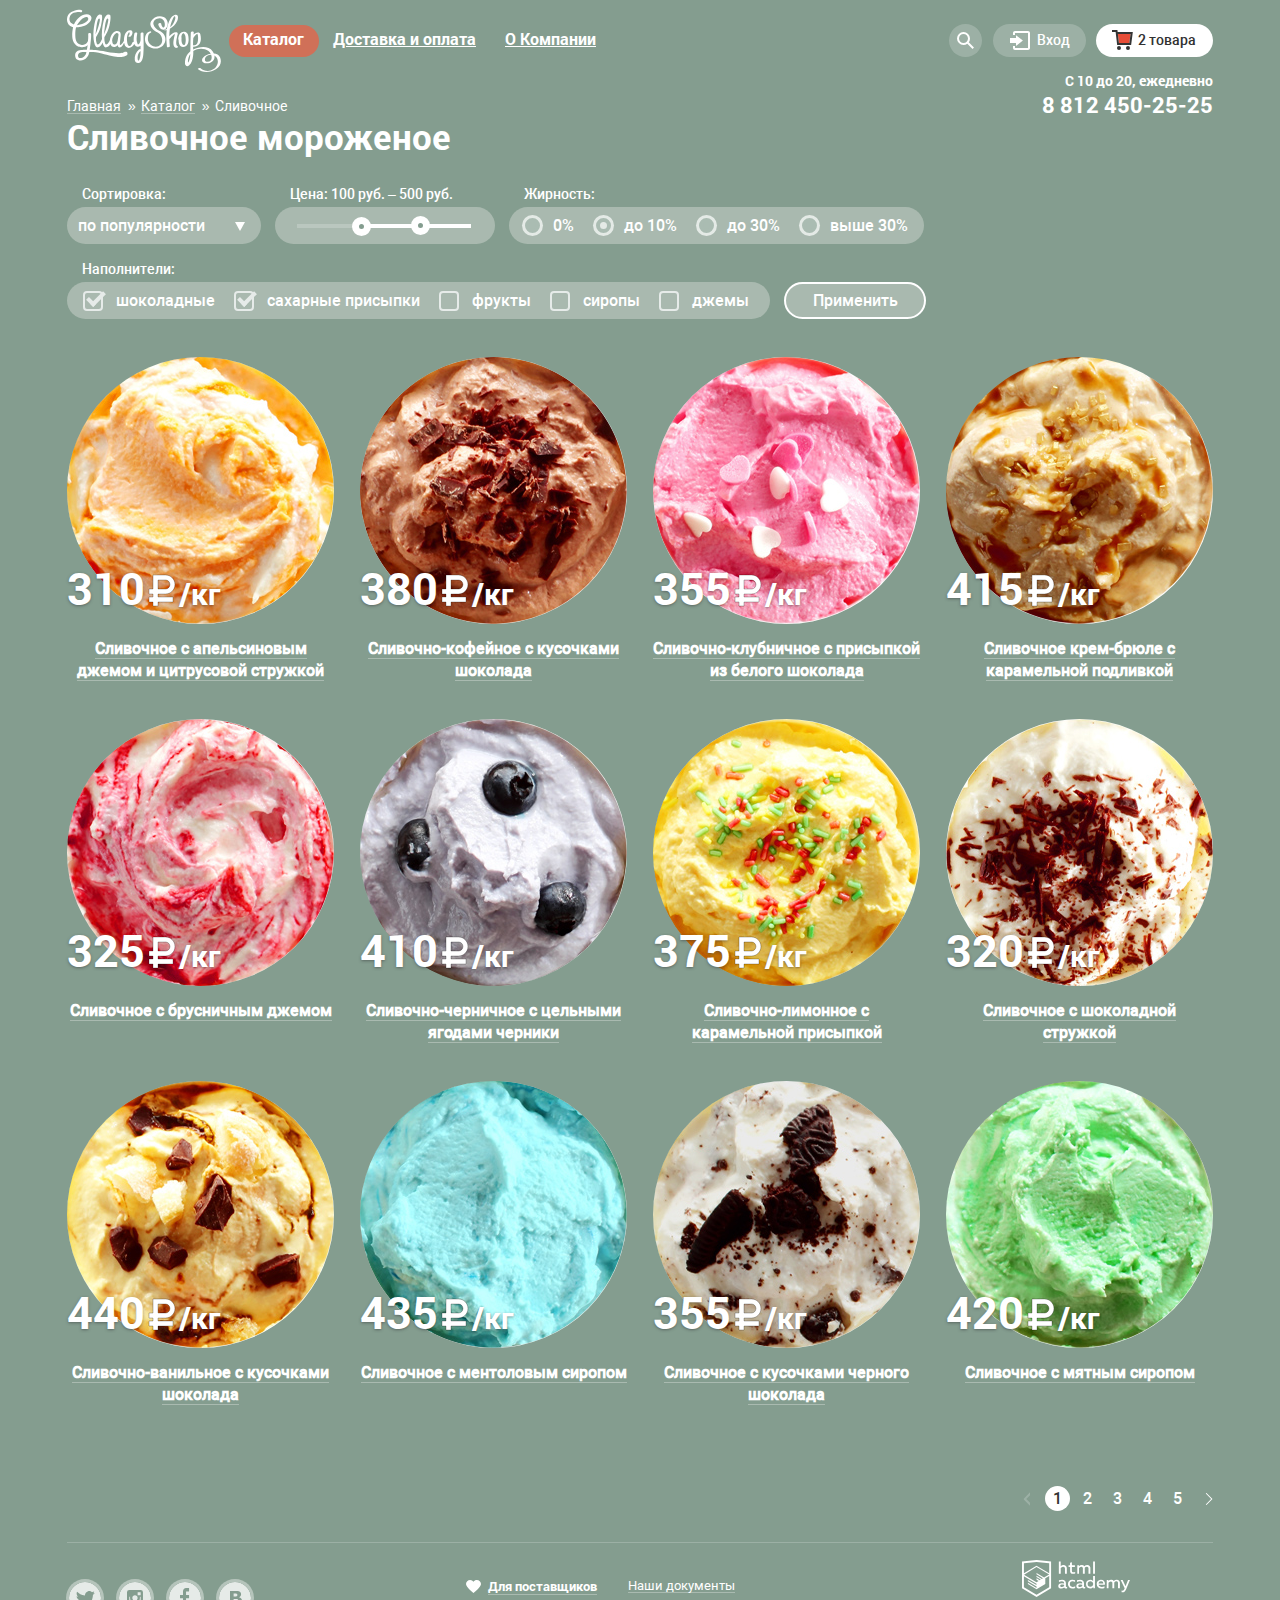
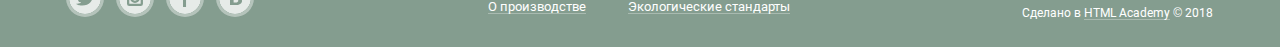
==== commit d69758b4: "правки страниц ready for check" ====
--- a/catalog.html
+++ b/catalog.html
@@ -4,8 +4,8 @@
     <meta charset="utf-8">
     <title>Сливочное мороженое</title>
 
-		<link rel="stylesheet" href="css/normalize.css">
-    <link rel="stylesheet" href="css/style.css">
+		<link rel="stylesheet" href="css/normalize.min.css">
+    <link rel="stylesheet" href="css/style.min.css">
   </head>
   <body class="inner-page">
 
@@ -51,6 +51,7 @@
 						    
 						   	<button type="button" class="opener flex-center" id="search-toggle">									
 									<svg class="image" xmlns="http://www.w3.org/2000/svg" xmlns:xlink="http://www.w3.org/1999/xlink" width="17" height="17" viewBox="0 0 17 17"><path fill="#fff" d="M16.958 15.527L11.75 10.32A6.455 6.455 0 0 0 13 6.5 6.5 6.5 0 1 0 6.5 13a6.465 6.465 0 0 0 3.839-1.263l5.205 5.204 1.414-1.414zM6.5 11C4.019 11 2 8.981 2 6.5S4.019 2 6.5 2 11 4.019 11 6.5 8.981 11 6.5 11z"/></svg>
+								</button>
 						    
 						    <form class="search-form visually-hidden" id="search-form" method="get" action="https://echo.htmlacademy.ru">
 					       	<input class="form-input" type="search" name="search" placeholder="Что ищем?">
@@ -84,7 +85,7 @@
 
 						<ul class="cart-block">
 							<li class="toggle flex-column">
-						    <button type="button" class="opener flex-center" id="cart-toggle">
+						    <button type="button" class="opener full flex-center" id="cart-toggle">
 						      <span>2 товара</span>
 						    </button> 	
 					
@@ -138,7 +139,7 @@
 				      <fieldset class="filter-sorting">
 				        <legend class="filter-title">Сортировка:</legend>
 				        <div class="filter-layout flex-center">
-				          <select class="styled-select" id="sorting">
+				          <select id="sorting">
 				            <option selected>по популярности</option>
 				            <option >сначала недорогие</option>
 				            <option >сначала дорогие</option>
@@ -152,20 +153,20 @@
 				        <legend class="filter-title">Цена: 100 руб. – 500 руб.</legend>
 				        <div class="filter-layout flex-center">
 				          <input class="first" type="range" min="0" max="250" step="10" value="50">
-				          <input class="second" type="range" min="0" max="250" value="50" step="10">
+				          <input class="second" type="range" min="250" max="500" step="10" value="350">
 				        </div>
 				       </fieldset>
 
 				       <fieldset class="filter-fatness flex-column">
 				        <legend class="filter-title">Жирность:</legend>
 				        <div class="filter-layout flex-center">
-				          <input class="visually-hidden" type="radio" name="fatness" id="fatness-field-1">
+				          <input class="visually-hidden" type="radio" name="fatness" value="0%" id="fatness-field-1">
 				          <label for="fatness-field-1">0%</label>
-				          <input class="visually-hidden" type="radio" name="fatness" id="fatness-field-2" checked>
+				          <input class="visually-hidden" type="radio" name="fatness" value="10%" id="fatness-field-2" checked>
 				          <label for="fatness-field-2">до 10%</label>
-				          <input class="visually-hidden" type="radio" name="fatness" id="fatness-field-3">
+				          <input class="visually-hidden" type="radio" name="fatness" value="30%" id="fatness-field-3">
 				          <label for="fatness-field-3">до 30%</label>
-				          <input class="visually-hidden" type="radio" name="fatness" id="fatness-field-4" disabled>
+				          <input class="visually-hidden" type="radio" name="fatness" value="30%+" id="fatness-field-4">
 				          <label for="fatness-field-4">выше 30%</label>
 				         </div>
 				        </fieldset>
@@ -175,15 +176,15 @@
 				        <fieldset class="filter-inner flex-column" id="inner">	
 				          <legend class="filter-title">Наполнители:</legend>
 				          <div class="filter-layout flex-center">
-				            <input class="visually-hidden" type="checkbox" name="inner" id="inner-field-1" checked>
+				            <input class="visually-hidden" type="checkbox" name="chocolate" id="inner-field-1" checked>
 				            <label for="inner-field-1">шоколадные</label>
-				            <input class="visually-hidden" type="checkbox" name="inner" id="inner-field-2" checked>
+				            <input class="visually-hidden" type="checkbox" name="sugar" id="inner-field-2" checked>
 				            <label for="inner-field-2">сахарные присыпки</label>
-				            <input class="visually-hidden" type="checkbox" name="inner" id="inner-field-3">
+				            <input class="visually-hidden" type="checkbox" name="fruit" id="inner-field-3">
 				            <label for="inner-field-3">фрукты</label>
-				            <input class="visually-hidden" type="checkbox" name="inner" id="inner-field-4">
+				            <input class="visually-hidden" type="checkbox" name="syrop" id="inner-field-4">
 				            <label for="inner-field-4">сиропы</label>
-				            <input class="visually-hidden" type="checkbox" name="inner" id="inner-field-5" disabled>	
+				            <input class="visually-hidden" type="checkbox" name="jam" id="inner-field-5">	
 				            <label for="inner-field-5">джемы</label>
 				          </div>	
 				        </fieldset>				     
@@ -422,6 +423,6 @@
 			</div>
 		</footer>
 
-		<script src="js/script.js"></script>
+		<script src="js/script.min.js"></script>
   </body>
 </html>--- a/css/style.min.css
+++ b/css/style.min.css
@@ -0,0 +1 @@
+@font-face{font-family:Roboto;src:url(../fonts/roboto.woff2) format("woff2"),url(../fonts/roboto.woff) format("woff");font-weight:400;font-style:normal}@font-face{font-family:"Roboto Bold";src:url(../fonts/robotobold.woff2) format("woff2"),url(../fonts/robotobold.woff) format("woff");font-weight:700;font-style:normal}@font-face{font-family:"Roboto Medium";src:url(../fonts/robotomedium.woff2) format("woff2"),url(../fonts/robotomedium.woff) format("woff");font-weight:500;font-style:normal}html{-webkit-box-sizing:border-box;box-sizing:border-box}*,::after,::before{-webkit-box-sizing:inherit;box-sizing:inherit}body{margin:0;padding:0;font-family:Roboto,Arial,sans-serif;font-size:16px;line-height:22px;color:#323232;background-color:#849d8f}a{text-decoration:none;color:#fff}img{max-width:100%;height:auto}.flex{display:-webkit-box;display:-ms-flexbox;display:flex}.flex-column{display:-webkit-box;display:-ms-flexbox;display:flex;-webkit-box-orient:vertical;-webkit-box-direction:normal;-ms-flex-direction:column;flex-direction:column}.flex-center{display:-webkit-box;display:-ms-flexbox;display:flex;-webkit-box-align:center;-ms-flex-align:center;align-items:center}.flex-center-end{display:-webkit-box;display:-ms-flexbox;display:flex;-webkit-box-pack:end;-ms-flex-pack:end;justify-content:flex-end;-webkit-box-align:center;-ms-flex-align:center;align-items:center}.button{height:44px;padding:8px 23px;font-family:"Roboto Bold",Arial,sans-serif;font-size:18px;line-height:24px;font-weight:700;text-align:center;text-decoration:none;color:#fff;background-image:-webkit-gradient(linear,left top,left bottom,from(#f26843),to(#e74b36));background-image:linear-gradient(to bottom,#f26843,#e74b36);border:none;border-radius:25px;-webkit-box-shadow:0 2px 2px 0 rgba(172,16,0,.64);box-shadow:0 2px 2px 0 rgba(172,16,0,.64);text-shadow:2px 2px 5px rgba(160,32,11,.76);-webkit-transition:all .5s ease;transition:all .5s ease}.button:hover{background-image:-webkit-gradient(linear,left top,left bottom,from(#f58669) ,to(#ec6f5e));background-image:linear-gradient(to bottom,#f58669 ,#ec6f5e);-webkit-box-shadow:0 2px 2px 0 rgba(172,16,0,1);box-shadow:0 2px 2px 0 rgba(172,16,0,1);cursor:pointer}.button:active{background-image:-webkit-gradient(linear,left top,left bottom,from(#d84732) ,to(#e1613e));background-image:linear-gradient(to bottom,#d84732 ,#e1613e);-webkit-box-shadow:inset 0 2px 2px 0 rgba(172,16,0,1);box-shadow:inset 0 2px 2px 0 rgba(172,16,0,1)}.form-input{width:100%;height:44px;padding:10px 13px;font-family:"Roboto Bold",Arial,sans-serif;font-size:16px;line-height:24px;font-weight:700;color:#323232;border:1px solid #d3d3d2;border-radius:5px}.form-input:hover{border:2px solid rgba(154,154,154,.52)}.form-input:focus{border:2px solid rgba(46,136,228,.52)}::-webkit-input-placeholder{font-family:Roboto,Arial,sans-serif;font-weight:400;color:#999}:-moz-placeholder{font-family:Roboto,Arial,sans-serif;font-weight:400;color:#999}::-moz-placeholder{font-family:Roboto,Arial,sans-serif;font-weight:400;color:#999}:-ms-input-placeholder{font-family:Roboto,Arial,sans-serif;font-weight:400;color:#999}.link{text-decoration:none;position:relative}.link::after{content:'';display:block;width:100%;position:absolute;left:0;bottom:0;border-bottom:.8px solid rgba(255,255,255,.3);-webkit-transition:color .25s ease;transition:color .25s ease}.link:hover{color:rgba(255,188,158,1)}.link:active::after,.link:hover::after{border-bottom-color:rgba(255,188,158,.3)}.visually-hidden{width:1px;height:1px;margin:-1px;padding:0;border:0;position:absolute;clip:rect(0 0 0 0)}.page-header-container{width:1146px;margin:0 auto;padding-top:9px;position:relative}.navigation{-webkit-box-pack:justify;-ms-flex-pack:justify;justify-content:space-between;font-family:"Roboto Medium",Arial,sans-serif;font-size:14px;line-height:16px;font-weight:500}.nav-left{min-width:586px}.nav-right{width:293px;margin-bottom:5px}.header-logo img{height:64px}.site-navigation{-webkit-box-align:baseline;-ms-flex-align:baseline;align-items:baseline;min-width:500px;padding:0;margin:0;font-family:"Roboto Bold",Arial,sans-serif;font-size:16px;line-height:18px;font-weight:700;list-style:none}.site-navigation-item{white-space:nowrap}.site-navigation .toggle{padding:5px 0 9px 8px;position:relative}.site-navigation-item.toggle:hover{cursor:pointer}.site-navigation-item.toggle:hover .visually-hidden{clip:auto;opacity:1}.site-navigation-link{padding:5px 15px 9px 14px;text-decoration:underline;color:#fff;border-radius:30px}.site-navigation-link.onpage{text-decoration:none}.site-navigation-link:focus,.site-navigation-link:hover{text-decoration:none;color:#323232;background-color:#fff}.site-navigation-link:active{background-color:#ededed;text-decoration:none;border:none;-webkit-box-shadow:inset 0 2px 1px 0 rgba(105,105,105,1);box-shadow:inset 0 2px 1px 0 rgba(105,105,105,1)}.dropdown-menu{width:144px;height:172px;padding:0;position:absolute;top:42px;left:2px;z-index:1;font-family:Roboto,Arial,sans-serif;font-size:14px;line-height:16px;font-weight:400;list-style:none;background-color:#f8f7f4;border-radius:5px;-webkit-box-shadow:0 20px 20px 0 rgba(0,0,0,.4);box-shadow:0 20px 20px 0 rgba(0,0,0,.4);opacity:0;-webkit-transition:opacity .5s ease;transition:opacity .5s ease}.dropdown-menu.active{opacity:1}.dropdown-menu-item{height:31px}.dropdown-menu-item:first-child{height:42px;padding:6px 0 4px;margin-bottom:2px;position:relative}.dropdown-menu-item:first-child::after{content:'';display:block;width:128px;height:1px;margin-left:6px;position:absolute;bottom:3px;background-color:rgba(0,0,0,.2)}.dropdown-menu-item a{display:block;padding:4px 20px 9px;font-size:14px;line-height:16px;text-decoration:none;color:#323232}.dropdown-menu-item:first-child a{font-family:"Roboto Bold",Arial,sans-serif;font-weight:700}.dropdown-menu-item a:focus,.dropdown-menu-item a:hover{color:#323232;background-color:#fbded7}.dropdown-menu-item a:active{background-color:#f6b5a5;-webkit-box-shadow:none;box-shadow:none}.site-navigation a.onpage{color:#fff;background-color:#d07058}.search-block{padding:0;margin:0;margin-right:2px;list-style:none}.search-block .toggle{padding:6px 4px 6px 30px;position:relative}.search-block .opener:hover{cursor:pointer}.search-block .toggle:hover .search-form{clip:auto;opacity:1}.search-block .opener:focus .image path,.search-block .toggle:hover .image path{fill:#000}.search-block .opener:focus,.search-block .toggle:hover .opener{background-color:#f8f7f4;color:#323232}.search-block .opener{-webkit-box-pack:center;-ms-flex-pack:center;justify-content:center;width:33px;height:33px;text-decoration:none;background-color:rgba(255,255,255,.2);border:none;border-radius:30px}.search-form{width:341px;min-height:84px;padding:20px 15px;position:absolute;top:45px;right:5px;z-index:1;background-color:#f8f7f4;border-radius:5px;-webkit-box-shadow:0 20px 20px 0 rgba(0,0,0,.4);box-shadow:0 20px 20px 0 rgba(0,0,0,.4);opacity:0;-webkit-transition:opacity .5s ease;transition:opacity .5s ease}.search-form.active{opacity:1}.search-form .form-input{padding:11px 13px;font-size:14px;line-height:22px}.login-block{padding:0;margin:0;list-style:none}.login-block .toggle{position:relative;padding:6px 5px}.login-block .opener:hover{cursor:pointer}.login-block .toggle:hover .visually-hidden{clip:auto;opacity:1}.login-block .opener:focus .image path,.login-block .toggle:hover .image path{fill:#000}.login-block .opener:focus,.login-block .toggle:hover .opener{background-color:#f8f7f4;color:#323232}.login-block .opener{-webkit-box-pack:center;-ms-flex-pack:center;justify-content:center;width:93px;height:33px;color:#fff;text-decoration:none;background-color:rgba(255,255,255,.2);border:none;border-radius:30px}.login-block .image{margin-right:6px}.login-form{width:277px;min-height:215px;padding:20px 18px;position:absolute;top:45px;right:5px;z-index:1;background-color:#f8f7f4;border-radius:5px;-webkit-box-shadow:0 20px 20px 0 rgba(0,0,0,.4);box-shadow:0 20px 20px 0 rgba(0,0,0,.4);opacity:0;-webkit-transition:opacity .5s ease;transition:opacity .5s ease}.login-form.active{opacity:1}.login-form .form-input{padding:12px 13px;margin-bottom:20px;font-size:14px;line-height:20px}.login-form-bottom{-webkit-box-pack:justify;-ms-flex-pack:justify;justify-content:space-between}.login-form .button{width:100px;height:44px;margin:0}.login-form-bottom-links{margin-right:2px;font-family:Roboto,Arial,sans-serif;font-size:13px;line-height:24px}.login-form-bottom-links a{color:#323232}.login-form-bottom-links a:active,.login-form-bottom-links a:focus,.login-form-bottom-links a:hover{color:#e84d37}.cart-block{padding:0;margin:0;list-style:none}.cart-block .toggle{position:relative;padding:6px 5px;padding-right:0}.cart-block .opener:hover{cursor:pointer}.cart-block .toggle:hover .visually-hidden{clip:auto;opacity:1}.cart-block .opener{-webkit-box-pack:center;-ms-flex-pack:center;justify-content:center;width:117px;height:33px;color:#fff;background-image:url(../img/cart-full.svg);background-repeat:no-repeat;background-position:16px center;background-color:rgba(255,255,255,.2);border:none;border-radius:30px}.cart-block .opener.full{color:#323232;background-color:#fff}.cart-block .empty{width:100px;background-image:url(../img/cart.svg)}.cart-block span{position:relative;left:12px}.cart-form{width:540px;height:242px;padding:18px 15px 0;position:absolute;right:-1px;top:45px;z-index:1;font-family:Roboto,Arial,sans-serif;font-size:13px;line-height:16px;color:#323232;background-color:#f8f7f4;border-radius:6px;opacity:0;-webkit-transition:opacity .5s ease;transition:opacity .5s ease}.cart-form.active{opacity:1}.cart-form-item{margin-bottom:20px}.cart-form-item:last-of-type{padding-bottom:25px;margin-bottom:14px;border-bottom:1px solid #cacac7}.cart-form-item input[type=image]{margin-right:13px}.cart-form-item img{margin-right:14px;border-radius:50px}.item-name{width:216px;margin:0;margin-right:32px}.item-value{margin:0}.item-value span{margin-right:28px;left:2px;color:#999}.cart-form-result{-ms-flex-item-align:end;align-self:flex-end;margin:0;margin-bottom:15px;font-family:"Roboto Bold",Arial,sans-serif;font-size:15px;line-height:18px;font-weight:700}.cart-form .button{-ms-flex-item-align:end;align-self:flex-end;padding:7px 15px 11px;margin-bottom:20px;border-radius:20px}.header-contacts{position:absolute;right:0;top:74px;text-align:right}.header-contacts p{margin:0;margin-bottom:5px;font-family:"Roboto Bold",Arial,sans-serif;font-size:14px;line-height:14px;font-weight:700;color:#fff}.header-contacts .tel{font-size:22px;line-height:24px;color:#fff}.product-slides-container{width:1146px;margin:0 auto}.product-slides-list{margin:0;position:relative;text-align:center;list-style:none}.product-slide{width:1065px;height:880px;position:absolute;top:-77px;z-index:-1;opacity:0;-webkit-transition:opacity 1s ease;transition:opacity 1s ease}.product-slide-1{background:url(../img/slider-1.png) no-repeat;background-size:1045px 880px;background-position:11px 1px;opacity:1}.product-slide-2{background:url(../img/slider-2.png) no-repeat;background-size:1062px 860px;background-position:-7px 0}.product-slide-3{background:url(../img/slider-3.png) no-repeat;background-size:1078px 856px;background-position:-7px 0}.product-slide-title{margin:0;position:relative;top:390px;font-family:"Roboto Bold",Arial,sans-serif;font-size:60px;line-height:60px;font-weight:700;color:#fff}.slides-nav-wrap{-webkit-box-pack:justify;-ms-flex-pack:justify;justify-content:space-between;width:712px;margin-top:466px;margin-bottom:41px}.slide-nav{width:19px;height:19px;margin-right:10px;border:2px solid #fff;border-radius:50%;background-color:transparent}.slide-nav:hover{cursor:pointer}.slide-nav:focus,.slide-nav:hover{background-color:rgba(248,247,244,.4)}.slide-nav:active{background-color:#fff}.slide-nav-current{background-color:#fff}.product-slides .button{width:280px;min-height:64px;padding:8px 20px;font-size:32px;line-height:44px;border-radius:30px}.promo-container{-webkit-box-pack:justify;-ms-flex-pack:justify;justify-content:space-between;width:1146px;margin:0 auto;margin-bottom:32px}.promo-item{width:560px;min-height:229px;padding:15px 21px 15px 18px;font-family:"Roboto Bold",Arial,sans-serif;font-size:18px;line-height:22px;font-weight:700;color:#fff;border-radius:14px}.promo-item:nth-of-type(1){background-image:url(../img/promo-1.png);background-repeat:repeat;background-color:#49041a}.promo-item:nth-of-type(2){background-image:url(../img/promo-2.png);background-repeat:repeat;background-color:#261207}.promo-item-title{margin:0;font-size:35px;line-height:41px}.promo-item-text{margin:15px 0 45px}.promo-item .button{-ms-flex-item-align:end;align-self:flex-end}.catalog{text-align:center;font-family:"Roboto Medium",Arial,sans-serif;font-size:16px;line-height:22px;font-weight:500;color:#fff}.catalog-container{width:1172px;margin:0 auto;margin-bottom:6px}.inner-page .catalog-container{margin-bottom:34px}.catalog-list{-ms-flex-wrap:wrap;flex-wrap:wrap;-webkit-box-pack:justify;-ms-flex-pack:justify;justify-content:space-between;-webkit-box-align:start;-ms-flex-align:start;align-items:flex-start;padding:0;margin:0;list-style:none}.inner-page .catalog-list{margin-bottom:53px}.catalog-item{width:293px;min-height:405px;padding:0 13px;margin-bottom:-43px;position:relative;border-radius:5px;-webkit-transition:background-color .25s ease-in;transition:background-color .25s ease-in}.catalog-item:hover{z-index:1;background-color:rgba(255,255,255,.2);-webkit-box-shadow:0 20px 20px 0 rgba(0,0,0,.4);box-shadow:0 20px 20px 0 rgba(0,0,0,.4)}.catalog-item:hover .button{opacity:1}.catalog-item-image{padding-top:6px;position:relative}.catalog-item-image img:not(.hit){width:267px;height:267px;border-radius:50%}.hit{width:61px;height:61px;position:absolute;top:6px;left:0}.catalog-item-price{-webkit-box-align:baseline;-ms-flex-align:baseline;align-items:baseline;margin:0;position:absolute;top:214px;font-family:"Roboto Bold",Arial,sans-serif;font-size:45px;line-height:45px;font-weight:700;text-shadow:0 1px 3px rgba(49,50,53,.5)}.catalog-item-price img{width:31px;height:36px;position:relative;top:4px;left:2px}.catalog-item-price span{margin-left:3px;font-size:30px}.catalog-item-title{font-size:16px;margin-top:8px;margin-bottom:10px}.catalog-item-title a{text-decoration:none;border-bottom:1px solid rgba(255,255,255,.3)}.catalog-item-title a:active,.catalog-item-title a:focus,.catalog-item-title a:hover{color:rgba(255,188,158,1);border-bottom-color:rgba(255,188,158,.3)}.catalog-item .button{-ms-flex-item-align:center;align-self:center;padding:8px 16px;margin-top:auto;margin-bottom:20px;opacity:0;z-index:1}.advantages{font:inherit;color:#323232}.advantages-container{width:1146px;min-height:306px;padding:24px 20px 3px 20px;margin:0 auto;margin-bottom:40px;background-image:url(../img/waffle.jpg);background-repeat:repeat;background-color:#ece0c7;border-radius:13px}.advantages-lead{margin:0;margin-bottom:22px;font-family:"Roboto Medium",Arial,sans-serif;font-size:24px;line-height:30px;font-weight:500}.advantages-lead span{margin-right:9px;margin-left:5px}.advantages-list{-ms-flex-wrap:wrap;flex-wrap:wrap;-webkit-box-pack:justify;-ms-flex-pack:justify;justify-content:space-between;padding:0;margin:0;list-style:none}.advantages-item{margin-bottom:22px}.advantages-item:nth-of-type(2n){margin-right:7px}.advantages-item-title{min-width:49px;margin:0;margin-right:7px;position:relative;top:-12px}.advantages-item:nth-of-type(2n) .advantages-item-title{margin-right:10px}.advantages-item-title img{width:49px;height:49px}.advantages-item-text{width:476px;margin:0}.updates{font:inherit}.updates-container{-webkit-box-pack:justify;-ms-flex-pack:justify;justify-content:space-between;width:1146px;margin:0 auto;margin-bottom:40px}.blog{width:560px;min-height:220px;padding:22px 19px;background-image:url(../img/blog.jpg);background-repeat:repeat;background-color:#fff;border-radius:13px}.blog-title{margin:0;font-family:"Roboto Medium",Arial,sans-serif;font-size:16px;line-height:22px;font-weight:500;color:#323232}.blog-article-title{width:55%;margin:0;margin-top:4px;font-family:"Roboto Bold",Arial,sans-serif;font-size:24px;line-height:30px;font-weight:700;color:#323232}.blog-article-title a{text-decoration:underline;color:#323232}.blog-article-title a:active,.blog-article-title a:focus,.blog-article-title a:hover{color:rgba(232,77,55,1)}.sign-up{width:560px;min-height:220px;padding:5px;background:url(../img/post.svg) no-repeat,repeating-linear-gradient(135deg,rgba(255,255,255,1) 0,rgba(255,255,255,1) 8px,rgba(146,205,255,1) 8px,rgba(146,205,255,1) 16px,rgba(255,255,255,1) 16px,rgba(255,255,255,1) 24px,rgba(254,158,144,1) 24px,rgba(254,158,144,1) 32px);border-radius:13px}.sign-up-bg{width:550px;padding:29px 21px;background-color:#f8f7f4;border-radius:13px}.sign-up-text{width:99%;margin:0;margin-bottom:35px;color:#5a5a5a}.sign-up-form .form-input{margin-right:10px}.sign-up-form .button{padding:8px 19px 11px 20px}.address{position:relative}.address-container{width:1200px;min-height:430px;margin:0 auto;position:relative;font-family:Roboto,Arial,sans-serif;font-size:14px;line-height:22px;font-weight:400}.address-info{width:302px;padding:27px 25px 0;position:absolute;top:63px;right:27px;z-index:1;color:#323232;background-color:#fffefd;border-radius:15px}.address-info-title{width:60%;margin:0;margin-bottom:1px;font:inherit;line-height:20px}.address-info-text{margin:0;margin-bottom:18px;font-family:"Roboto Bold",Arial,sans-serif;font-size:18px;line-height:24px;font-weight:700}.address-info-subtitle{margin:0;margin-bottom:4px;font:inherit;line-height:20px}.address-info-tel{margin:0;margin-bottom:1px;font-family:"Roboto Bold",Arial,sans-serif;font-size:18px;line-height:24px;font-weight:700}.address-info span{margin-bottom:24px}.address-info .button{margin-bottom:30px}.map-frame{display:-webkit-box;display:-ms-flexbox;display:flex;width:100%;height:430px;position:absolute;top:0;left:0;background-color:#cee0c0}.map-image{position:absolute;top:0;left:0}.map-image img{width:1200px;height:430px}.page-footer{font-family:Roboto,Arial,sans-serif;font-size:13px;line-height:18px;font-weight:400;color:#fff}.page-footer-container{-webkit-box-pack:justify;-ms-flex-pack:justify;justify-content:space-between;width:1146px;min-height:105px;margin:0 auto}.inner-page .page-footer-container{border-top:1px solid rgba(255,255,255,.2)}.footer-info-docs,.footer-info-prod,.socials-list{padding:0;margin:0;list-style:none}.socials-list{margin-top:10px;margin-right:13px}.socials-items{margin-left:18px}.socials-items:nth-child(1){margin-left:2px}.socials-items img{width:32px;height:32px;border-radius:30px;-webkit-box-shadow:0 0 0 3px rgba(255,255,255,.5);box-shadow:0 0 0 3px rgba(255,255,255,.5);opacity:.8;-webkit-transition:all .5s ease;transition:all .5s ease}.socials-items a:focus img,.socials-items img:hover{-webkit-box-shadow:0 0 0 3px rgba(255,255,255,.7);box-shadow:0 0 0 3px rgba(255,255,255,.7);opacity:1}.socials-items a:active img{opacity:.7;-webkit-box-shadow:0 0 0 3px rgba(255,255,255,.7);box-shadow:0 0 0 3px rgba(255,255,255,.7)}.footer-info{margin-bottom:0}.footer-info a{text-decoration:none}.footer-info-prod{margin-right:25px;position:relative}.footer-info li{margin:3px 3px 0 3px}.footer-info-supply::before{display:-webkit-box;display:-ms-flexbox;display:flex;content:'';width:15px;height:13px;position:absolute;top:6px;left:-19px;background:url(../img/heart.svg) no-repeat;-webkit-transition:all .25s ease;transition:all .25s ease}.footer-info-supply:hover::before{-webkit-transform:scale(1.2);transform:scale(1.2)}.footer-info-supply{font-family:"Roboto Bold",Arial,sans-serif;font-weight:700}.footer-copyright{-ms-flex-item-align:start;align-self:flex-start;margin-top:17px;margin-left:8px;font-size:12px}.footer-copyright p{margin:0;margin-top:2px}.footer-copyright img{-webkit-transition:all .5s ease;transition:all .5s ease}.footer-copyright img:hover{-webkit-transform:scale(1.05);transform:scale(1.05)}.modal{width:100%;height:100%;position:fixed;top:0;right:0;bottom:0;left:0;z-index:2;background-color:rgba(0,0,0,.5)}.modal-callback-container{width:478px;min-height:443px;padding:17px 24px;margin-top:-220px;margin-left:-240px;position:relative;top:50%;left:50%;background-color:#f8f7f4;border-radius:10px}.callback-title{margin:0 0 20px;font-family:"Roboto Medium",Arial,sans-serif;font-size:24px;line-height:28px;font-weight:500;color:#323232}.callback-form .form-input{width:62%;margin-bottom:20px}.callback-form .form-input:last-of-type{width:100%;min-height:155px;padding:6px 15px 15px;margin-bottom:14px;color:#323232}.callback-form .button{-ms-flex-item-align:end;align-self:flex-end;margin-top:10px}.modal-callback .close-button{position:absolute;top:16px;right:17px}.inner-page{font-family:"Roboto Medium",Arial,sans-serif;font-weight:500;color:#fff}.inner-page .page-header-container{margin-bottom:22px}.main-top-container{width:1146px;margin:0 auto}.main-bottom-container{width:1146px;margin:0 auto;margin-bottom:27px}.inner-page .page-title{margin:0;margin-bottom:23px;font-family:"Roboto Bold",Arial,sans-serif;font-size:35px;line-height:41px;font-weight:700}.breadcrumbs{padding:0;margin:0;margin-bottom:2px;list-style:none;font-family:Roboto,Arial,sans-serif;font-size:14px;line-height:16px;font-weight:400}.breadcrumbs-item{margin-right:5px}.breadcrumbs-item .link{margin-right:7px}.filters{margin-bottom:32px}.filters-form{padding-top:6px;font-family:"Roboto Medium",Arial,sans-serif;font-size:14px;line-height:16px;font-weight:500;color:#fff}.filters-form-row{-webkit-box-pack:start;-ms-flex-pack:start;justify-content:flex-start;margin-bottom:17px}.filters-form-row:last-of-type{margin-bottom:0}.filters-form fieldset{padding:0;margin:0;margin-right:14px;position:relative;border:none}.filter-title{margin:0 0 5px 15px}.filter-layout{height:37px;position:relative;font-size:16px;line-height:18px;background-color:#a9b9af;border-radius:30px}.filter-sorting .filter-layout{width:194px;color:#fff;-webkit-transition:color .5s ease;transition:color .5s ease}.filter-sorting .filter-layout:hover{color:#323232}.filter-sorting .filter-layout:hover label[for=sorting]{border-top:9px solid #323232}.filter-sorting select{width:100%;padding-left:11px;z-index:1;font-family:inherit;font-size:inherit;line-height:inherit;color:inherit;background-color:transparent;border:none}.filter-sorting label[for=sorting]{width:0;height:0;position:relative;top:3px;right:16px;border:5px solid #fff;border-top:9px solid #fff;border-right-color:transparent;border-bottom-color:transparent;border-left-color:transparent;-webkit-transition:border-color .25s ease;transition:border-color .25s ease}.filter-sorting select::-ms-expand{display:none}.filter-price .filter-layout{width:220px;padding:0 22px}.filter-price .first{-webkit-transform:rotate(180deg);transform:rotate(180deg)}.filter-price .second{margin-left:0;position:relative;left:-2px}.filter-price [type=range]{--min:0;--max:250;--val:50;--range:calc(var(--max) - var(--min));--ratio:calc((var(--val) - var(--min))/var(--range));--sx:calc(var(--ratio)*(100%));width:88px;height:20px;padding:0;margin:0;margin-top:1px;cursor:pointer;background:0 0;font:1em/1 Roboto,Arial,sans-serif}.filter-price [type=range]::-webkit-slider-runnable-track{width:5.4em;height:.25em;-webkit-box-sizing:border-box;box-sizing:border-box;background:rgba(255,255,255,.2);border:none}.js [type=range]::-webkit-slider-runnable-track{background:-webkit-gradient(linear,left top,left bottom,from(#fff),to(#fff)) 0/var(--sx) 100% no-repeat rgba(255,255,255,.2);background:linear-gradient(#fff,#fff) 0/var(--sx) 100% no-repeat rgba(255,255,255,.2)}.filter-price [type=range]::-webkit-slider-thumb{-webkit-appearance:none;width:1.2em;height:1.2em;margin-top:-.5em;-webkit-box-sizing:border-box;box-sizing:border-box;background-color:#849d8f;border:.45em solid #fff;border-radius:50%}.filter-price [type=range]::-moz-range-track{width:5.4em;height:.25em;box-sizing:border-box;background:rgba(255,255,255,.2);border:none}.filter-price [type=range]::-moz-range-progress{height:.25em;background:#fff}.filter-price [type=range]::-moz-range-thumb{width:1.2em;height:1.2em;box-sizing:border-box;background-color:#849d8f;border:.45em solid #fff;border-radius:50%}.filter-price [type=range]::-ms-track{box-sizing:border-box;width:5.4em;height:.25em;color:transparent;border-color:transparent;background:rgba(255,255,255,.2)}.filter-price [type=range]::-ms-fill-lower{height:.25em;background:#fff}.filter-price [type=range]::-ms-fill-upper{background:0 0}.filter-price [type=range]::-ms-thumb{width:1.2em;height:1.2em;margin-top:0;box-sizing:border-box;background-color:#849d8f;border:.45em solid #fff;border-radius:50%}.filter-price [type=range]::-ms-tooltip{display:none}.filter-fatness .filter-layout{min-width:415px}.filter-inner{padding-bottom:0}.filter-inner .filter-layout{width:703px}.filters input[type=checkbox]+label,.filters input[type=radio]+label{display:-webkit-box;display:-ms-flexbox;display:flex;-webkit-box-align:center;-ms-flex-align:center;align-items:center;position:relative}.filters input[type=radio]+label{margin-right:22px}.filters input[type=checkbox]+label{margin-right:19px}.filters input[type=checkbox]:first-of-type+label,.filters input[type=radio]:first-of-type+label{margin-left:16px}.filters input[type=checkbox]:last-of-type+label,.filters input[type=radio]:last-of-type+label{margin-right:0}.filters input[type=radio]+label::before{content:"";display:-webkit-box;display:-ms-flexbox;display:flex;-webkit-box-align:center;-ms-flex-align:center;align-items:center;width:15px;height:15px;margin-right:13px;background-color:#aabcb2;border-radius:2em;border:4px solid #aabcb2;-webkit-box-shadow:0 0 0 3px #e4eae6;box-shadow:0 0 0 3px #e4eae6;-webkit-transition:all .25s;transition:all .25s}.filters input[type=radio]+label:hover::before{-webkit-box-shadow:0 0 0 3px #fff;box-shadow:0 0 0 3px #fff}.filters input[type=radio]:checked+label:hover::before{background-color:#fff;-webkit-box-shadow:0 0 0 3px #fff;box-shadow:0 0 0 3px #fff}.filters input[type=radio]:checked+label::before{background-color:#e4eae6;-webkit-box-shadow:0 0 0 3px #e4eae6;box-shadow:0 0 0 3px #e4eae6}.filters input[type=radio]:disabled+label::before{background-color:#b3c2ba;-webkit-box-shadow:0 0 0 3px #b3c2ba;box-shadow:0 0 0 3px #b3c2ba}.filters input[type=radio]:disabled+label:hover::before{background-color:#b3c2ba;-webkit-box-shadow:0 0 0 3px #b3c2ba;box-shadow:0 0 0 3px #b3c2ba}.filters input[type=radio]:focus+label::before{outline:1px dotted #add8e6;outline-offset:10px}.filters input[type=checkbox]+label::before{content:"";display:inline-block;vertical-align:middle;width:20px;height:20px;margin-right:13px;border:2px solid #e6ebe9;border-radius:4px;-webkit-transition:all .5s ease;transition:all .5s ease}.filters input[type=checkbox]+label::after{content:"";position:absolute;top:-3px;left:8px;width:5px;height:9px;border:4px solid #e6ebe9;border-top:none;border-left:none;-webkit-transform:rotate(45deg);transform:rotate(45deg);-webkit-transition:all .25s ease;transition:all .25s ease;opacity:0}.filters input[type=checkbox]:checked+label::after{display:inline-block;vertical-align:middle;width:10px;height:18px;opacity:1}.filters input[type=checkbox]+label:hover::before,.filters input[type=checkbox]:checked+label:hover::after,.filters input[type=checkbox]:checked:focus+label::after,.filters input[type=checkbox]:focus+label::before{border-color:#fff}.filters input[type=checkbox]:disabled+label::after,.filters input[type=checkbox]:disabled+label::before,.filters input[type=checkbox]:disabled+label:hover::after{border-color:#b5c4bc}.filters input[type=checkbox]:focus+label::before{outline:1px dotted #add8e6;outline-offset:8px}.button-submit{-ms-flex-item-align:end;align-self:flex-end;width:142px;height:37px;padding:5px 25px;font-family:"Roboto Medium",Arial,sans-serif;font-size:16px;line-height:18px;font-weight:500;color:#fff;border:2px solid #fff;border-radius:30px}.button-submit:hover{background-color:#fff;color:#323232;border:none}.button-submit:active{background-color:#ededed;-webkit-box-shadow:inset 0 2px 1px 0 #696969;box-shadow:inset 0 2px 1px 0 #696969;border:none}input,option,select{-moz-appearance:none;-ms-appearance:none;-webkit-appearance:none;appearance:none}.pagination-list{padding:0;margin:0;margin-right:5px;list-style:none;font-size:16px;line-height:18px}.pagination-item{width:26px;min-height:26px;padding:3px 8px;margin-left:5px;border-radius:50%}.pagination-item:hover{cursor:pointer}.pagination-item:focus,.pagination-item:hover{background-color:rgba(255,255,255,.2)}.pagination-item:active{background-color:#fff;color:#323232}.pagination-item.current{background-color:#fff;color:#323232}.pagination-item-current:active,.pagination-item-current:focus,.pagination-item-current:hover{background-color:#fff;color:#323232}.pagination-arrow{width:8px;height:12px;padding:3px 8px;opacity:.2}.pagination-arrow.active{opacity:1}.pagination-prev{margin-right:10px;background:url(../img/icon-left-white.svg) no-repeat;background-position:8px 1px}.pagination-next{margin-left:15px;background:url(../img/icon-right-white.svg) no-repeat;background-position:0 7px}.form-border{background:repeating-linear-gradient(135deg,rgba(255,255,255,1) 0,rgba(255,255,255,1) 8px,rgba(146,205,255,1) 8px,rgba(146,205,255,1) 16px,rgba(255,255,255,1) 16px,rgba(255,255,255,1) 24px,rgba(254,158,144,1) 24px,rgba(254,158,144,1) 32px)}.form-border-invalid{background:linear-gradient(45deg,gold 0,#ff4500 10%,#dc143c 20%,purple 50%,#dc143c 80%,#ff4500 90%,gold 100%)}.form-border-left,.form-border-top{position:absolute;left:8px;top:8px}.form-border-bottom,.form-border-right{position:absolute;right:8px;bottom:8px}.form-border-right{width:5px;height:0}.form-border-bottom{width:0;height:5px}.form-border-top{width:0;height:5px}.form-border-left{width:5px;height:0}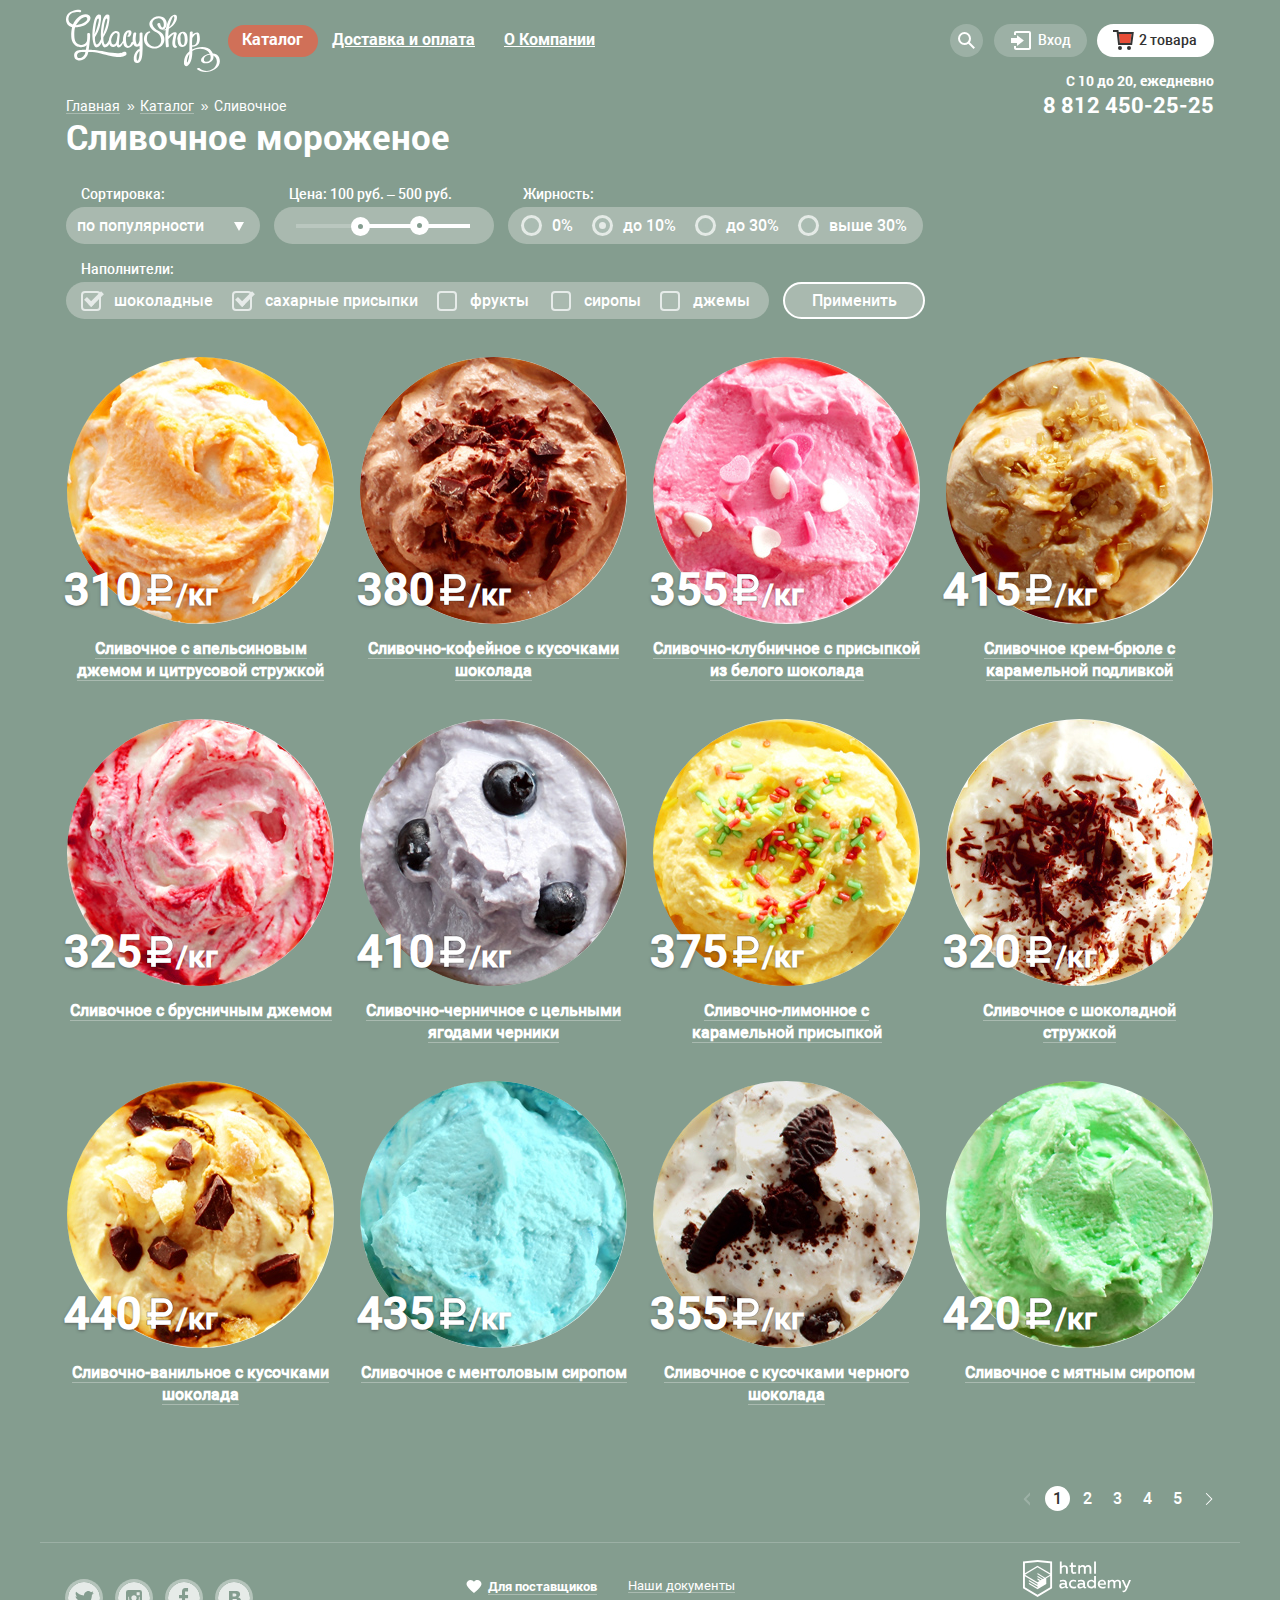
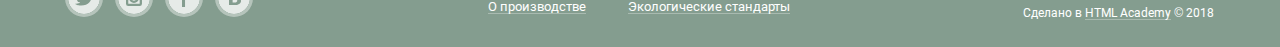
==== commit 48792522: "fix Б13 Д20.2" ====
--- a/catalog.html
+++ b/catalog.html
@@ -5,7 +5,7 @@
     <title>Сливочное мороженое</title>
 
 		<link rel="stylesheet" href="css/normalize.min.css">
-    <link rel="stylesheet" href="css/style.min.css">
+    <link rel="stylesheet" href="css/style.css">
   </head>
   <body class="inner-page">
 
--- a/css/style.css
+++ b/css/style.css
@@ -0,0 +1,1739 @@
+
+@font-face {
+  font-family: "Roboto";
+  src: url("../fonts/roboto.woff2") format("woff2"),
+       url("../fonts/roboto.woff") format("woff");
+  font-weight: 400;
+  font-style: normal;
+}
+@font-face {
+  font-family: "Roboto Bold";
+  src: url("../fonts/robotobold.woff2") format("woff2"),
+       url("../fonts/robotobold.woff") format("woff");
+  font-weight: 700;
+  font-style: normal;
+}
+@font-face {
+  font-family: "Roboto Medium";
+  src: url("../fonts/robotomedium.woff2") format("woff2"),
+       url("../fonts/robotomedium.woff") format("woff");
+  font-weight: 500;
+  font-style: normal;
+}
+html { 
+   box-sizing: border-box;
+}
+*, *::before, *::after { 
+  box-sizing: inherit; 
+}
+body {
+  margin: 0;
+  padding: 0;
+  
+  font-family: "Roboto", Arial, sans-serif;
+  font-size: 16px;
+  line-height: 22px;
+  color: #323232;
+
+  background-color: #849d8f;
+}
+a {
+  text-decoration: none;
+  color: #ffffff;
+}
+img {
+  max-width: 100%;
+  height: auto;
+}
+
+.flex {
+  display: flex;
+}
+.flex-column {
+  display: flex;
+  flex-direction: column;
+}
+.flex-center {
+  display: flex;
+  align-items: center;
+}
+.flex-center-end {
+  display: flex;
+  justify-content: flex-end;
+  align-items: center;
+}
+
+.button {
+  height: 44px;
+  padding: 8px 23px;
+
+  font-family: "Roboto Bold", Arial, sans-serif;
+  font-size: 18px;
+  line-height: 24px;
+  font-weight: 700;
+  text-align: center;
+  text-decoration: none;
+  color: #fff;
+
+  background-image: linear-gradient(to bottom, #f26843,#e74b36);
+  border: none;
+  border-radius: 25px;
+  box-shadow: 0px 2px 2px 0px rgba(172, 16, 0, 0.64);
+  text-shadow: 2px 2px 5px rgba(160, 32, 11, 0.76);
+  transition: all .5s ease;
+}
+.button:hover {
+  background-image: linear-gradient(to bottom,#f58669 ,#ec6f5e);
+  box-shadow: 0px 2px 2px 0px rgba(172, 16, 0, 1);
+  cursor: pointer;
+}
+.button:active {
+  background-image: linear-gradient(to bottom,#d84732 ,#e1613e);
+  box-shadow: inset 0px 2px 2px 0px rgba(172, 16, 0, 1);
+}
+
+.form-input {
+  width: 100%;
+  height: 44px;
+  padding: 10px 13px; 
+
+  font-family: "Roboto Bold", Arial, sans-serif;
+  font-size: 16px;
+  line-height: 24px;
+  font-weight: 700;
+  color: #323232;
+  
+  border: 1px solid #d3d3d2;
+  border-radius: 5px;
+}
+.form-input:hover {
+  border: 2px solid rgba(154, 154, 154, 0.52)
+}
+.form-input:focus {
+  border: 2px solid rgba(46, 136, 228, 0.52);
+}
+*::-webkit-input-placeholder {
+  font-family: "Roboto", Arial, sans-serif;
+  font-weight: 400;
+  color: #999999;
+}
+*:-moz-placeholder {
+  font-family: "Roboto", Arial, sans-serif;
+  font-weight: 400;
+  color: #999999;
+}
+*::-moz-placeholder {
+  font-family: "Roboto", Arial, sans-serif;
+  font-weight: 400;
+  color: #999999;
+}
+*:-ms-input-placeholder {
+  font-family: "Roboto", Arial, sans-serif;
+  font-weight: 400;
+  color: #999999;
+}
+
+.link {
+  text-decoration: none;
+  position: relative;
+}
+.link::after {
+  content: '';
+  display: block;
+  width: 100%;
+
+  position: absolute;
+  left: 0;
+  bottom: 0;
+
+  border-bottom: 0.8px solid rgba(255,255,255, 0.3);
+
+  transition: color .25s ease;
+}
+.link:hover {
+  color: rgba(255,188,158, 1);
+}
+.link:hover::after,
+.link:active::after {
+  border-bottom-color: rgba(255,188,158, 0.3);
+}
+
+.visually-hidden {
+  width: 1px;
+  height: 1px;
+  margin: -1px;
+  padding: 0;
+  border: 0;
+  position: absolute;
+  clip: rect(0 0 0 0);
+}
+
+.page-header-container {
+  width: 1200px; 
+  padding: 0px 26px;
+  padding-top: 9px;
+  margin: 0 auto;
+  position: relative;
+}
+.navigation {
+  justify-content: space-between;
+
+  font-family: "Roboto Medium", Arial, sans-serif;
+  font-size: 14px;
+  line-height: 16px;
+  font-weight: 500;
+}
+.nav-left {
+	min-width: 586px;
+}
+.nav-right {
+	width: 293px;
+	margin-bottom: 5px;
+}
+.header-logo img {
+	height: 64px;
+}
+.site-navigation {
+	align-items: baseline;
+  min-width: 500px;
+  padding: 0;
+  margin: 0;
+
+  font-family: "Roboto Bold", Arial, sans-serif;
+  font-size: 16px;
+  line-height: 18px;
+  font-weight: 700;
+  list-style: none;
+}
+.site-navigation-item {
+	white-space: nowrap;
+}
+.site-navigation .toggle {
+  padding: 5px 0px 9px 8px;
+  position: relative;
+}
+.site-navigation-item.toggle:hover {
+  cursor: pointer;
+}
+.site-navigation-item.toggle:hover .visually-hidden {
+  clip: auto;
+  opacity: 1;
+}
+.site-navigation-link {
+  padding: 5px 15px 9px 14px;
+  
+  text-decoration: underline;
+  color: #ffffff;
+  border-radius: 30px;
+}
+.site-navigation-link.onpage {
+	text-decoration: none;
+}
+.site-navigation-link:hover,
+.site-navigation-link:focus {
+	text-decoration: none;
+  color: #323232;
+  background-color: #ffffff; 
+}
+.site-navigation-link:active {
+  background-color: #ededed;
+  text-decoration: none;
+  border: none;
+  box-shadow: inset 0px 2px 1px 0px rgba(105, 105, 105, 1);
+}
+
+.dropdown-menu {
+  width: 144px;
+  height: 172px;
+  padding: 0;
+
+  position: absolute;
+  top: 42px;
+  left: 2px;
+  z-index: 1;
+  
+  font-family: "Roboto", Arial, sans-serif;
+  font-size: 14px;
+  line-height: 16px;
+  font-weight: 400;
+  list-style: none;
+
+  background-color: #f8f7f4;
+  border-radius: 5px;
+  box-shadow: 0px 20px 20px 0px rgba(0, 0, 0, 0.4);
+
+  opacity: 0;
+  transition: opacity .5s ease;
+}
+.dropdown-menu.active {
+  opacity: 1;
+}
+.dropdown-menu-item {
+	height: 31px;
+}
+.dropdown-menu-item:first-child {
+	height: 42px;
+	padding: 6px 0px 4px;
+	margin-bottom: 2px;
+	
+	position: relative;
+}
+.dropdown-menu-item:first-child::after {
+  content: '';
+  display: block;
+  width: 128px;
+  height: 1px;
+  margin-left: 6px;
+
+  position: absolute;
+  bottom: 3px;
+
+  background-color: rgba(0,0,0, 0.2);
+}
+.dropdown-menu-item a {
+  display: block;
+  padding: 4px 20px 9px;
+
+  font-size: 14px;
+  line-height: 16px;
+  text-decoration: none;
+  color: #323232;
+}
+.dropdown-menu-item:first-child a {
+  font-family: "Roboto Bold", Arial, sans-serif;
+  font-weight: 700;
+}
+.dropdown-menu-item a:hover,
+.dropdown-menu-item a:focus {
+  color: #323232;
+  background-color: #fbded7;
+}
+.dropdown-menu-item a:active {
+  background-color: #f6b5a5;
+  box-shadow: none;
+}
+.site-navigation a.onpage  {
+  color: #ffffff;
+  background-color: #d07058;
+}
+
+.search-block {
+  padding: 0;
+  margin: 0;
+  margin-right: 2px;
+  list-style: none;
+}
+.search-block .toggle {
+  padding: 6px 4px 6px 30px;
+
+  position: relative;
+}
+.search-block .opener:hover {
+  cursor: pointer;
+}
+.search-block .toggle:hover .search-form {
+  clip: auto;
+  opacity: 1;
+}
+.search-block .toggle:hover .image path,
+.search-block .opener:focus .image path {
+  fill: #000000;
+}
+.search-block .toggle:hover .opener,
+.search-block .opener:focus {
+  background-color: #f8f7f4;
+  color: #323232; 
+}
+.search-block .opener {
+  justify-content: center;
+  width: 33px;
+  height: 33px;
+  
+  text-decoration: none;
+  background-color: rgba(255,255,255, 0.2);  
+  border: none; 
+  border-radius: 30px; 
+}
+.search-form {
+  width: 341px;
+  min-height: 84px;
+  padding: 20px 15px;
+
+  position: absolute;
+  top: 45px;
+  right: 5px;
+  z-index: 1;
+
+  background-color: #f8f7f4;
+  border-radius: 5px;
+  box-shadow: 0px 20px 20px 0px rgba(0, 0, 0, 0.4);
+
+  opacity: 0;
+  transition: opacity .5s ease;
+}
+.search-form.active {
+  opacity: 1;
+}
+.search-form .form-input {
+	padding: 11px 13px;
+	font-size: 14px;
+	line-height: 22px;
+}
+
+.login-block {
+  padding: 0;
+  margin: 0;
+ 
+  list-style: none;
+}
+.login-block .toggle {
+  position: relative;
+  padding: 6px 5px;
+}
+.login-block .opener:hover {
+  cursor: pointer;
+}
+.login-block .toggle:hover .visually-hidden {
+  clip: auto;
+  opacity: 1;
+}
+.login-block .toggle:hover .image path,
+.login-block .opener:focus .image path {
+  fill: #000000;
+}
+.login-block .toggle:hover .opener,
+.login-block .opener:focus {
+  background-color: #f8f7f4;
+  color: #323232; 
+}
+.login-block .opener {
+  justify-content: center;
+  width: 93px;
+  height: 33px;
+  
+  color: #ffffff;
+  text-decoration: none;
+  background-color: rgba(255,255,255, 0.2);  
+  border: none; 
+  border-radius: 30px; 
+}
+.login-block .image {
+  margin-right: 6px;
+}
+.login-form {
+  width: 277px;
+  min-height: 215px;
+  padding: 20px 18px; 
+
+  position: absolute;
+  top: 45px;
+  right: 5px;
+  z-index: 1;
+
+  background-color: #f8f7f4;
+  border-radius: 5px;
+  box-shadow: 0px 20px 20px 0px rgba(0, 0, 0, 0.4);
+
+  opacity: 0;
+  transition: opacity .5s ease;
+}
+.login-form.active {
+  opacity: 1;
+}
+.login-form .form-input {
+	padding: 12px 13px;
+  margin-bottom: 20px;
+
+  font-size: 14px;
+  line-height: 20px;
+}
+.login-form-bottom {
+  justify-content: space-between;
+}
+.login-form .button {
+  width: 100px;
+  height: 44px;
+  margin: 0;
+}
+.login-form-bottom-links {
+	margin-right: 2px;
+  font-family: "Roboto", Arial, sans-serif;
+  font-size: 13px;
+  line-height: 24px;
+}
+.login-form-bottom-links a {
+  color: #323232;
+}
+.login-form-bottom-links a:hover,
+.login-form-bottom-links a:focus,
+.login-form-bottom-links a:active {
+  color: #e84d37;
+}
+
+.cart-block {
+  padding: 0;
+  margin: 0;
+  list-style: none;
+}
+.cart-block .toggle {
+  position: relative;
+  padding: 6px 5px;
+  padding-right: 0px;
+}
+.cart-block .opener:hover {
+  cursor: pointer;
+}
+.cart-block .toggle:hover .visually-hidden {
+  clip: auto;
+  opacity: 1;
+}
+.cart-block .opener {
+  justify-content: center;
+  width: 117px;
+  height: 33px;
+
+  color: #ffffff;
+
+  background-image: url("../img/cart-full.svg");
+  background-repeat: no-repeat;
+  background-position: 16px center;
+  background-color: rgba(255,255,255, 0.2); 
+
+  border: none; 
+  border-radius: 30px; 
+}
+.cart-block .opener.full {
+	color: #323232;
+	background-color: #ffffff;
+}
+.cart-block .empty {
+  width: 100px;
+  background-image: url("../img/cart.svg");
+}
+.cart-block span {
+  position: relative;
+  left: 12px;
+}
+.cart-form {
+  width: 540px;
+  height: 242px;
+  padding: 18px 15px 0px;
+
+  position: absolute;
+  right: -1px;
+  top: 45px;
+  z-index: 1;
+
+  font-family: "Roboto", Arial, sans-serif;
+  font-size: 13px;
+  line-height: 16px; 
+  color: #323232;
+
+  background-color: #f8f7f4;
+  border-radius: 6px;
+
+  opacity: 0;
+  transition: opacity .5s ease;
+}
+.cart-form.active {
+  opacity: 1;
+}
+.cart-form-item {
+	margin-bottom: 20px;
+}
+.cart-form-item:last-of-type {
+  padding-bottom: 25px;
+	margin-bottom: 14px;
+	border-bottom: 1px solid #cacac7;
+}
+.cart-form-item input[type="image"] {
+	margin-right: 13px;
+}
+.cart-form-item img {
+	margin-right: 14px;
+	border-radius: 50px;
+}
+.item-name {
+	width: 216px;
+  margin: 0;
+	margin-right: 32px;
+}
+.item-value {
+  margin: 0;
+}
+.item-value span {
+	margin-right: 28px;
+	left: 2px;
+  color: #999999;
+}
+.cart-form-result {
+	align-self: flex-end;
+	margin: 0;
+	margin-bottom: 15px;
+
+  font-family: "Roboto Bold", Arial, sans-serif;
+  font-size: 15px;
+  line-height: 18px;
+  font-weight: 700; 
+}
+.cart-form .button {
+  align-self: flex-end;
+  padding: 7px 15px 11px;
+  margin-bottom: 20px;
+  border-radius: 20px;
+}
+
+.header-contacts {
+  position: absolute;
+  right: 26px;
+  top: 74px;
+
+  text-align: right;
+}
+.header-contacts p {
+  margin: 0;
+  margin-bottom: 5px;
+
+  font-family: "Roboto Bold", Arial, sans-serif;
+  font-size: 14px;
+  line-height: 14px;
+  font-weight: 700;
+  color: #ffffff;
+}
+.header-contacts .tel {
+  font-size: 22px;
+  line-height: 24px;
+  color: #ffffff;
+}
+
+.product-slides-container {
+  width: 1200px; 
+  padding: 0px 26px;
+  margin: 0 auto;
+}
+.product-slides-list {
+  margin: 0;
+  position: relative;
+  text-align: center;
+  list-style: none;
+}
+.product-slide {
+  width: 1065px;
+  height: 880px;
+
+  position: absolute;
+  top: -77px;
+  z-index: -1;
+
+  opacity: 0;
+  transition: opacity 1s ease;
+}
+.product-slide-1 {
+  background: url(../img/slider-1.png) no-repeat;
+  background-size: 1045px 880px;
+  background-position: 11px 1px;
+  opacity: 1;
+}
+.product-slide-2 {
+  background: url(../img/slider-2.png) no-repeat;
+  background-size: 1062px 860px;
+  background-position: -7px 0px;
+}
+.product-slide-3 {
+  background: url(../img/slider-3.png) no-repeat;
+  background-size: 1078px 856px;
+  background-position: -7px 0px;
+}
+.product-slide-title {
+  margin: 0;
+
+  position: relative;
+  top: 390px;
+  
+  font-family: "Roboto Bold", Arial, sans-serif;
+  font-size: 60px;
+  line-height: 60px;
+  font-weight: 700;
+  color: #ffffff;
+}
+.slides-nav-wrap {
+  justify-content: space-between;
+  width: 712px;
+  margin-top: 466px;
+  margin-bottom: 41px;
+}
+.slide-nav {
+  width: 19px;
+  height: 19px;
+  margin-right: 10px;
+
+  border: 2px solid #ffffff;
+  border-radius: 50%;
+  background-color: transparent;
+}
+.slide-nav:hover {
+	cursor: pointer;
+}
+.slide-nav:hover,
+.slide-nav:focus {
+  background-color: rgba(248, 247, 244, 0.4);
+}
+.slide-nav:active {
+  background-color: #ffffff;
+}
+.slide-nav-current {
+  background-color: #ffffff;
+}
+.product-slides .button {
+  width: 280px;
+  min-height: 64px;
+  padding: 8px 20px;
+
+  font-size: 32px;
+  line-height: 44px;
+  
+  border-radius: 30px;
+}
+
+.promo-container {
+  justify-content: space-between;
+  width: 1200px; 
+  padding: 0px 26px;
+  margin: 0 auto;
+  margin-bottom: 32px;
+}
+.promo-item {
+  width: 560px;
+  min-height: 229px;
+  padding: 15px 21px 15px 18px;
+
+  font-family: "Roboto Bold", Arial, sans-serif;
+  font-size: 18px;
+  line-height: 22px;
+  font-weight: 700;
+  color: #ffffff;
+
+  border-radius: 14px;
+}
+.promo-item:nth-of-type(1) {
+  background-image: url("../img/promo-1.png");
+  background-repeat: repeat;
+  background-color: #49041a;
+}
+.promo-item:nth-of-type(2) {
+  background-image: url("../img/promo-2.png");
+  background-repeat: repeat;
+  background-color: #261207;
+}
+.promo-item-title {
+  margin: 0;
+  font-size: 35px;
+  line-height: 41px;
+}
+.promo-item-text {
+	margin: 15px 0px 45px;
+	letter-spacing: 0.003em;
+}
+.promo-item .button {
+  align-self: flex-end;
+}
+
+.catalog {
+  text-align: center;
+  font-family: "Roboto Medium", Arial, sans-serif;
+  font-size: 16px;
+  line-height: 22px;
+  font-weight: 500;
+  color: #ffffff;
+}
+.catalog-container {
+  width: 1200px; 
+  padding: 0px 14px;
+  margin: 0 auto;
+  margin-bottom: 6px;
+}
+.inner-page .catalog-container {
+  margin-bottom: 34px;
+}
+.catalog-list  {
+  flex-wrap: wrap;
+  justify-content: space-between;
+  align-items: flex-start;
+  padding: 0;
+  margin: 0;
+  list-style: none;
+}
+.inner-page .catalog-list {
+  margin-bottom: 53px;
+}
+.catalog-item {
+  width: 293px;
+  min-height: 405px;
+  padding: 0 13px;
+  margin-bottom: -43px;
+
+  position: relative;
+  
+  border-radius: 5px;
+  transition: background-color .25s ease-in;
+}
+.catalog-item:hover {
+  z-index: 1;
+  background-color: rgba(255, 255, 255, 0.2);
+  box-shadow: 0px 20px 20px 0px rgba(0, 0, 0, 0.4);  
+}
+.catalog-item:hover .button {
+  opacity: 1;
+}
+.catalog-item-image {
+  padding-top: 6px;
+  position: relative;
+}
+.catalog-item-image img:not(.hit) {
+  width: 267px;
+  height: 267px;
+  border-radius: 50%;
+}
+.hit {
+  width: 61px;
+  height: 61px;
+  position: absolute;
+  top: 6px;
+  left: 0px;
+}
+.catalog-item-price {
+	align-items: baseline;
+  margin: 0;
+  position: absolute;
+  top: 216px;
+  left: 10px;
+
+  font-size: 45px;
+  line-height: 45px;
+  font-weight: 700;
+
+  text-shadow: 0px 1px 3px rgba(49, 50, 53, 0.5);
+}
+.catalog-item-price img {
+  width: 31px;
+  height: 36px;
+	position: relative;
+	top: 3px;
+	left: 3px;
+}
+.catalog-item-price span {
+  margin-left: 3px;
+  font-size: 30px;
+}
+.catalog-item-title {
+  font-size: 16px;
+  margin-top: 8px;
+  margin-bottom: 10px;
+}
+.catalog-item-title a {
+  text-decoration: none;
+  border-bottom: 1px solid rgba(255,255,255, 0.3);
+}
+.catalog-item-title a:hover,
+.catalog-item-title a:focus,
+.catalog-item-title a:active {
+  color: rgba(255,188,158, 1);
+  border-bottom-color: rgba(255,188,158, 0.3);
+}
+.catalog-item .button {
+  align-self: center;
+  padding: 8px 16px;
+  margin-top: auto;
+  margin-bottom: 20px;
+  opacity: 0;
+  z-index: 1;
+}
+
+.advantages {
+  font: inherit;
+  color: #323232;
+}
+.advantages-container {
+  width: 1200px;
+  padding: 0px 26px;
+  margin: 0 auto;
+  margin-bottom: 40px;
+}
+.advantages-content {
+  width: 100%;
+  min-height: 306px;
+  padding: 24px 20px 3px 20px;
+  background-image: url("../img/waffle.jpg");
+  background-repeat: repeat;
+  background-color: #ece0c7;
+
+  border-radius: 13px;
+}
+.advantages-lead {
+  margin: 0;
+	margin-bottom: 22px;
+
+  font-family: "Roboto Medium", Arial, sans-serif;
+  font-size: 24px;
+  line-height: 30px;
+  font-weight: 500;
+}
+.advantages-lead span {
+	margin-right: 9px;
+	margin-left: 5px;
+}
+.advantages-list {
+  flex-wrap: wrap;
+  justify-content: space-between;
+  padding: 0;
+  margin: 0;
+  list-style: none;
+}
+.advantages-item {
+  margin-bottom: 22px;
+}
+.advantages-item-title {
+  min-width: 49px;
+  margin: 0;
+  margin-right: 7px;
+
+  position: relative;
+  top: -12px;
+}
+.advantages-item:nth-of-type(2n) .advantages-item-title {
+	margin-right: 9px;
+}
+.advantages-item-title img {
+  width: 49px;
+  height: 49px;
+}
+.advantages-item-text {
+  width: 478px;
+  margin: 0;
+  letter-spacing: 0.002em;
+}
+.advantages-item:nth-of-type(2n) .advantages-item-text {
+	margin-right: 5px;
+}
+
+.updates {
+  font: inherit;
+}
+.updates-container {
+  justify-content: space-between;
+  width: 1200px; 
+  padding: 0px 26px;
+  margin: 0 auto;
+  margin-bottom: 40px;
+}
+.blog {
+  width: 560px;
+  min-height: 220px;
+  padding: 22px 19px;
+
+  background-image: url("../img/blog.jpg");
+  background-repeat: repeat;
+  background-color: #ffffff;
+
+  border-radius: 13px;
+}
+.blog-title {
+  margin: 0;
+
+  font-family: "Roboto Medium", Arial, sans-serif;
+  font-size: 16px;
+  line-height: 22px;
+  font-weight: 500;
+  color: #323232;
+}
+.blog-article-title {
+	width: 55%;
+  margin: 0;
+  margin-top: 4px;
+
+  font-family: "Roboto Bold", Arial, sans-serif;
+  font-size: 24px;
+  line-height: 30px;
+  font-weight: 700;
+  color: #323232;
+}
+.blog-article-title a {
+  text-decoration: underline;
+  color: #323232;
+}
+.blog-article-title a:hover,
+.blog-article-title a:focus,
+.blog-article-title a:active {
+  color: rgba(232,77,55, 1);
+}
+.sign-up {
+  width: 560px;
+  min-height: 220px;
+  padding: 5px;
+
+  background: 
+      url("../img/post.svg") no-repeat,
+      repeating-linear-gradient(135deg, 
+      rgba(255,255,255,1) 0px, rgba(255,255,255,1) 8px, 
+      rgba(146,205,255,1) 8px, rgba(146,205,255,1) 16px,  
+      rgba(255,255,255,1) 16px, rgba(255,255,255,1) 24px, 
+      rgba(254,158,144,1) 24px, rgba(254,158,144,1) 32px);                              
+  border-radius: 13px;
+}
+.sign-up-bg {
+  width: 550px;
+  padding: 29px 21px;
+
+  background-color: #f8f7f4;
+  border-radius: 13px;
+}
+.sign-up-text {
+	width: 31.2em;
+  margin: 0;
+  margin-bottom: 35px;
+	
+	letter-spacing: 0.004em;
+  color: #5a5a5a;
+}
+.sign-up-form .form-input {
+  margin-right: 10px;
+}
+.sign-up-form .button {
+	padding: 8px 19px 11px 20px;
+}
+
+.address {
+	position: relative;
+}
+.address-container {
+  width: 1200px;
+  min-height: 430px;
+  margin: 0 auto;
+  
+  position: relative;
+
+  font-family: "Roboto", Arial, sans-serif;
+  font-size: 14px;
+  line-height: 22px;
+  font-weight: 400;
+}
+.address-info {
+  width: 302px;
+  padding: 27px 25px 0px;
+
+  position: absolute;
+  top: 63px;
+  right: 27px;
+  z-index: 1;
+  
+  color: #323232;
+  background-color: #fffefd;
+  border-radius: 15px;
+  
+}
+.address-info-title {
+	width: 60%;
+  margin: 0;
+	margin-bottom: 1px;
+  font: inherit;
+  line-height: 20px;
+}
+.address-info-text {
+	margin: 0;
+	margin-bottom: 18px;
+
+  font-family: "Roboto Bold", Arial, sans-serif;
+  font-size: 18px;
+  line-height: 24px;
+  font-weight: 700;
+}
+.address-info-subtitle {
+  margin: 0;
+  margin-bottom: 4px;
+  font: inherit;
+  line-height: 20px;
+}
+.address-info-tel {
+	margin: 0;
+	margin-bottom: 1px;
+
+  font-family: "Roboto Bold", Arial, sans-serif;
+  font-size: 18px;
+  line-height: 24px;
+  font-weight: 700;
+}
+.address-info span {
+	margin-bottom: 24px;
+}
+.address-info .button {
+	margin-bottom: 30px;
+}
+.map-frame {
+  display: flex;
+  width: 100%;
+  height: 430px;
+
+  position: absolute;
+  top: 0;
+  left: 0;
+
+  
+}
+.map-image {
+  width: 1200px;
+  height: 430px;
+
+  position: absolute;
+  top: 0px;
+  left: 0px;
+
+  background-color: #cee0c0;
+}
+.map-image img {
+  width: 1200px;
+  height: 430px;
+}
+
+.page-footer {
+  font-family: "Roboto", Arial, sans-serif;
+  font-size: 13px;
+  line-height: 18px;
+  font-weight: 400;
+  color: #ffffff;
+}
+.page-footer-container {
+  justify-content: space-between;
+  width: 1200px;
+  min-height: 105px;
+  padding: 0px 26px;
+  margin: 0 auto;
+}
+.inner-page .page-footer-container {
+  border-top: 1px solid rgba(255,255,255, 0.2);
+}
+.socials-list,
+.footer-info-prod,
+.footer-info-docs {
+	padding: 0;
+	margin: 0;
+  list-style: none;
+}
+.socials-list {
+	margin-top: 10px;
+	margin-right: 13px;
+}
+.socials-items {
+  margin-left: 18px;
+}
+.socials-items:nth-child(1) {
+  margin-left: 2px;
+}
+.socials-items img {
+  width: 32px;
+  height: 32px;
+  border-radius: 30px;
+  box-shadow: 0px 0px 0px 3px rgba(255,255,255, 0.5);
+  opacity: 0.8;
+  transition: all .5s ease;
+}
+.socials-items img:hover,
+.socials-items a:focus img {
+  box-shadow: 0px 0px 0px 3px rgba(255,255,255, 0.7);
+  opacity: 1;
+}
+.socials-items a:active img {
+  opacity: 0.7;
+  box-shadow: 0px 0px 0px 3px rgba(255,255,255, 0.7);
+}
+.footer-info {
+	margin-bottom: 0px;
+}
+.footer-info a {
+  text-decoration: none;
+}
+.footer-info-prod {
+  margin-right: 25px;
+  position: relative;
+}
+.footer-info li {
+  margin: 3px 3px 0px 3px;
+}
+.footer-info-supply::before {
+  content: '';
+  width: 16px;
+  height: 13px;
+  
+  position: absolute;
+  top: 6px;
+  left: -19px;
+
+  background: url(../img/heart.svg) no-repeat;
+  background-size: 100% 100%;
+  transition: transform .25s ease;
+}
+.footer-info-supply:hover::before {
+  transform: scale(1.2);
+}
+.footer-info-supply {
+  font-family: "Roboto Bold", Arial, sans-serif;
+  font-weight: 700;
+}
+.footer-copyright {
+	align-self: flex-start;
+	margin-top: 17px;
+	margin-left: 8px;
+  font-size: 12px;
+}
+.footer-copyright p {
+  margin: 0;
+  margin-top: 2px;
+}
+.footer-copyright img {
+  width: 108px;
+  height: 37px;
+}
+
+.modal {
+  width: 100%;
+  height: 100%;
+
+  position: fixed;
+  top: 0;
+  right: 0;
+  bottom: 0;
+  left: 0;
+  z-index: 2; 
+
+  background-color: rgba(0,0,0, 0.5);
+}
+.modal-callback-container {
+  width: 478px;
+  min-height: 443px;
+  padding: 17px 24px;
+  margin-top: -220px;
+  margin-left: -240px;
+
+  position: relative;
+  top: 50%;
+  left: 50%;
+
+  background-color: #f8f7f4;
+  border-radius: 10px;
+}
+.callback-title {
+  margin: 0px 0px 20px;
+
+  font-family: "Roboto Medium", Arial, sans-serif;
+  font-size: 24px;
+  line-height: 28px;
+  font-weight: 500;
+  color: #323232;
+}
+.callback-form .form-input {
+	width: 62%;
+  margin-bottom: 20px;
+}
+.callback-form .form-input:last-of-type {
+	width: 100%;
+	min-height: 155px;
+  padding: 6px 15px 15px;
+	margin-bottom: 14px;
+
+	color: #323232;
+}
+.callback-form .button {
+  align-self: flex-end;
+  margin-top: 10px;
+}
+.modal-callback .close-button {
+  position: absolute;
+  top: 16px;
+  right: 17px;
+}
+
+.inner-page {
+  font-family: "Roboto Medium", Arial, sans-serif;
+  font-weight: 500;
+  color: #ffffff;
+}
+.inner-page .page-header-container {
+  margin-bottom: 22px;
+}
+.main-top-container {
+  width: 1200px;
+  padding: 0px 26px;
+  margin: 0 auto;
+}
+.inner-page .page-title {
+  margin: 0;
+  margin-bottom: 23px;
+
+  font-family: "Roboto Bold", Arial, sans-serif;
+  font-size: 35px;
+  line-height: 41px;
+  font-weight: 700;
+}
+
+.breadcrumbs {
+  padding: 0;
+  margin: 0;
+  margin-bottom: 2px;
+  list-style: none;
+  
+  font-family: "Roboto", Arial, sans-serif;
+  font-size: 14px;
+  line-height: 16px;
+  font-weight: 400;
+}
+.breadcrumbs-item {
+  margin-right: 5px;
+}
+.breadcrumbs-item .link {
+  margin-right: 7px;
+}
+
+.filters {
+  margin-bottom: 32px;
+}
+.filters-form {
+  padding-top: 6px;
+
+  font-family: "Roboto Medium", Arial, sans-serif;
+  font-size: 14px;
+  line-height: 16px;
+  font-weight: 500;
+  color: #ffffff;
+}
+.filters-form-row {
+  justify-content: flex-start;
+  margin-bottom: 17px;
+}
+.filters-form-row:last-of-type {
+  margin-bottom: 0;
+}
+.filters-form fieldset {
+  padding: 0;
+  margin: 0;
+  margin-right: 14px;
+  position: relative;
+  border: none;
+}
+.filter-title {
+  margin: 0px 0px 5px 15px;
+}
+.filter-layout {
+  height: 37px;
+  
+  position: relative;
+
+  font-size: 16px;
+  line-height: 18px;
+
+  background-color: #a9b9af;
+  border-radius: 30px;
+}
+
+.filter-sorting .filter-layout {
+  width: 194px;
+  color: #ffffff;
+  transition: color .5s ease;
+}
+.filter-sorting .filter-layout:hover {
+  color: #323232;
+}
+.filter-sorting .filter-layout:hover label[for="sorting"] {
+  border-top: 9px solid #323232;
+}
+.filter-sorting select { 
+  width: 100%;
+  padding-left: 11px;
+
+  z-index: 1;
+
+  font-family: inherit;
+  font-size: inherit;
+  line-height: inherit;
+  color: inherit;
+ 
+  background-color: transparent;
+  border: none;
+}
+.filter-sorting label[for="sorting"] {
+  width: 0px;
+  height: 0px;
+  
+  position: relative;
+  top: 3px;
+  right: 16px;
+
+  border: 5px solid #ffffff;
+  border-top: 9px solid #ffffff;
+  border-right-color: transparent;
+  border-bottom-color: transparent;
+  border-left-color: transparent;
+
+  transition: border-color .25s ease;
+}
+.filter-sorting select::-ms-expand {
+  display: none;
+}
+
+.filter-price .filter-layout {
+  width: 220px;
+  padding: 0px 22px;
+}
+.filter-price .first {
+  transform: rotate(180deg);
+}
+.filter-price .second {
+  margin-left: 0;
+
+  position: relative;
+  left: -2px;
+}
+.filter-price [type=range] {
+  --min: 0; 
+  --max: 250; 
+  --val: 50;
+  --range: calc(var(--max) - var(--min));
+  --ratio: calc((var(--val) - var(--min))/var(--range));
+  --sx: calc(var(--ratio)*(100%));
+
+  width: 88px;
+  height: 20px;
+  padding: 0;
+  margin: 0;
+  margin-top: 1px;
+
+  cursor: pointer;
+  background: transparent;
+
+  font: 1em/1 "Roboto", Arial, sans-serif;
+}
+.filter-price [type=range]::-webkit-slider-runnable-track {
+  width: 5.4em;
+  height: 0.25em;
+  box-sizing: border-box;
+
+  background: rgba( 255, 255, 255, 0.2);
+  border: none;
+}
+.js [type=range]::-webkit-slider-runnable-track {
+  background: linear-gradient(#fff, #fff) 0/var(--sx) 100% no-repeat rgba( 255, 255, 255, 0.2);
+}
+.filter-price [type=range]::-webkit-slider-thumb {
+  -webkit-appearance: none;
+
+  width: 1.2em;
+  height: 1.2em;
+  margin-top: -0.5em;
+  box-sizing: border-box;
+  
+  background-color: #849d8f;
+  border: 0.45em solid #ffffff;
+  border-radius: 50%;
+}
+.filter-price [type=range]::-moz-range-track {
+  width: 5.4em;
+  height: 0.25em;
+  box-sizing: border-box;
+
+  background: rgba( 255, 255, 255, 0.2);
+  border: none;
+}
+.filter-price [type=range]::-moz-range-progress {
+  height: 0.25em;
+  background: #fff;
+}
+.filter-price [type=range]::-moz-range-thumb {
+  width: 1.2em;
+  height: 1.2em;
+  box-sizing: border-box;
+
+  background-color: #849d8f;
+  border: 0.45em solid #ffffff;
+  border-radius: 50%;
+}
+.filter-price [type=range]::-ms-track {
+  box-sizing: border-box;
+  width: 5.4em;
+  height: 0.25em;
+  color: transparent;
+  border-color: transparent;  
+  background: rgba( 255, 255, 255, 0.2);
+}
+.filter-price [type=range]::-ms-fill-lower {
+  height: 0.25em;
+  background: #fff;
+}
+.filter-price [type=range]::-ms-fill-upper {
+  background: transparent;
+}
+.filter-price [type=range]::-ms-thumb {
+  width: 1.2em;
+  height: 1.2em;
+  margin-top: 0;
+  box-sizing: border-box;
+
+  background-color: #849d8f;
+  border: 0.45em solid #ffffff;
+  border-radius: 50%;
+}
+.filter-price [type=range]::-ms-tooltip {
+  display: none;
+}
+
+.filter-fatness .filter-layout {
+  min-width: 415px;
+}
+.filter-inner {
+  padding-bottom: 0px;
+}
+.filter-inner .filter-layout {
+  min-width: 703px;
+}
+.filters input[type="checkbox"] + label,
+.filters input[type="radio"] + label {
+  display: flex;
+  align-items: center;
+  position: relative;
+}
+.filters input[type="radio"] + label {
+  margin-right: 22px;
+}
+.filters input[type="radio"]:first-of-type + label {
+  margin-left: 16px;
+}
+.filters input[type="checkbox"] + label {
+  margin-right: 19px;
+}
+.filters input[type="checkbox"]:nth-of-type(3) + label {
+  margin-right: 22px;
+}
+.filters input[type="checkbox"]:first-of-type + label{
+	margin-left: 15px;
+}
+.filters input[type="checkbox"]:last-of-type + label,
+.filters input[type="radio"]:last-of-type + label {
+  margin-right: 0;
+}
+
+.filters input[type="radio"] + label::before {
+  content: "";
+  display: flex;
+  align-items: center;
+  width: 15px;
+  height: 15px;
+  margin-right: 13px;
+
+  background-color: #aabcb2;
+  border-radius: 2em;
+  border: 4px solid #aabcb2;
+  box-shadow: 0 0 0 3px #e4eae6;
+
+  transition: all .25s;
+ }
+.filters input[type="radio"]+label:hover::before {
+   box-shadow: 0 0 0 3px #fff;
+}
+.filters input[type="radio"]:checked + label:hover::before {
+  background-color: #fff;
+  box-shadow: 0 0 0 3px #fff;
+}
+.filters input[type="radio"]:checked + label::before {
+  background-color: #e4eae6;
+  box-shadow: 0 0 0 3px #e4eae6;
+}
+.filters input[type="radio"]:disabled + label::before {
+  background-color: #b3c2ba;
+  box-shadow: 0 0 0 3px #b3c2ba;
+}
+.filters input[type="radio"]:disabled + label:hover::before {
+	background-color: #b3c2ba;
+  box-shadow: 0 0 0 3px #b3c2ba;
+}
+.filters input[type="radio"]:focus + label::before {
+  outline: 1px dotted lightblue;
+  outline-offset: 10px;
+}
+
+.filters input[type="checkbox"] + label::before {
+  content: "";
+  display: inline-block;
+  vertical-align: middle;
+  width: 20px;
+  height: 20px;
+  margin-right: 13px; 
+  border: 2px solid #e6ebe9;
+  border-radius: 4px;
+
+  transition: all .5s ease; 
+}
+.filters input[type="checkbox"] + label::after {
+  content: "";
+  position: absolute;
+  top: -3px;
+  left: 8px;
+  width: 5px;
+  height: 9px;
+  border: 4px solid #e6ebe9;
+  border-top: none;
+  border-left: none;
+  
+  transform: rotate(45deg);
+  transition: all .25s ease;
+  opacity: 0;
+}
+.filters input[type="checkbox"]:checked + label::after {
+  display: inline-block;
+  vertical-align: middle;
+  width: 10px;
+  height: 18px;
+  opacity: 1;
+}
+.filters input[type="checkbox"] + label:hover::before,
+.filters input[type="checkbox"]:focus + label::before,
+.filters input[type="checkbox"]:checked:focus + label::after,
+.filters input[type="checkbox"]:checked + label:hover::after {
+  border-color: #ffffff;
+}
+.filters input[type="checkbox"]:disabled + label::before,
+.filters input[type="checkbox"]:disabled + label::after,
+.filters input[type="checkbox"]:disabled + label:hover::after {
+  border-color: #b5c4bc; 
+}
+.filters input[type="checkbox"]:focus + label::before {
+  outline: 1px dotted lightblue;
+  outline-offset: 8px;
+}
+
+.button-submit {
+  align-self: flex-end;
+  width: 142px;
+  height: 37px;
+  padding: 5px 25px;
+
+  font-family: "Roboto Medium", Arial, sans-serif;
+  font-size: 16px;
+  line-height: 18px;
+  font-weight: 500;
+  color: #ffffff;
+  
+  border: 2px solid #fff;
+  border-radius: 30px;
+}
+.button-submit:hover {
+  background-color: #fff;
+  color: #323232;
+  border: none;
+}
+.button-submit:active {
+  background-color: #ededed;
+  box-shadow: inset 0px 2px 1px 0 #696969;
+  border: none;
+}
+input, select, option {
+  -moz-appearance: none;
+  -ms-appearance: none;
+  -webkit-appearance: none;
+  appearance: none;
+}
+
+.pagination-list {
+  padding: 0;
+  margin: 0;
+  margin-right: 5px;
+  list-style: none;
+
+  font-size: 16px;
+  line-height: 18px;
+}
+.pagination-item {
+  width: 26px;
+  min-height: 26px;
+  padding: 3px 8px;
+  margin-left: 5px;
+  border-radius: 50%;
+}
+.pagination-item:hover {
+	cursor: pointer;
+}
+.pagination-item:hover,
+.pagination-item:focus {
+  background-color: rgba(255,255,255, 0.2);
+}
+.pagination-item:active {
+  background-color: #ffffff;
+  color: #323232;
+}
+.pagination-item.current {
+  background-color: #ffffff;
+  color: #323232;
+}
+.pagination-item-current:hover,
+.pagination-item-current:focus,
+.pagination-item-current:active {
+	background-color: #ffffff;
+  color: #323232;
+}
+.pagination-arrow {
+  width: 8px;
+  height: 12px;
+  padding: 3px 8px;
+  opacity: .2;
+}
+.pagination-arrow.active {
+  opacity: 1;
+}
+.pagination-prev {
+  margin-right: 10px;
+
+  background: url("../img/icon-left-white.svg") no-repeat;
+  background-position: 8px 1px;
+}
+.pagination-next {
+  margin-left: 15px;
+
+  background: url("../img/icon-right-white.svg") no-repeat;
+  background-position: 0px 7px;
+}
+
+.form-border {
+  background: repeating-linear-gradient(135deg, 
+      rgba(255,255,255,1) 0px, rgba(255,255,255,1) 8px, 
+      rgba(146,205,255,1) 8px, rgba(146,205,255,1) 16px,  
+      rgba(255,255,255,1) 16px, rgba(255,255,255,1) 24px, 
+      rgba(254,158,144,1) 24px, rgba(254,158,144,1) 32px);
+}
+.form-border-invalid {
+  background: linear-gradient(45deg, gold 0%, orangered 10%, crimson 20%, purple 50%, crimson 80%, orangered 90%, gold 100%);
+}
+.form-border-top,
+.form-border-left {
+  position: absolute;
+  left: 8px;
+  top: 8px;
+}
+.form-border-bottom,
+.form-border-right {
+  position: absolute;
+  right: 8px;
+  bottom: 8px;
+} 
+.form-border-right {
+  width: 5px;
+  height: 0px;
+}
+.form-border-bottom {
+  width: 0px;
+  height: 5px;
+}
+.form-border-top {
+  width: 0px;
+  height: 5px;
+}
+.form-border-left {
+  width: 5px;
+  height: 0px;
+}
+
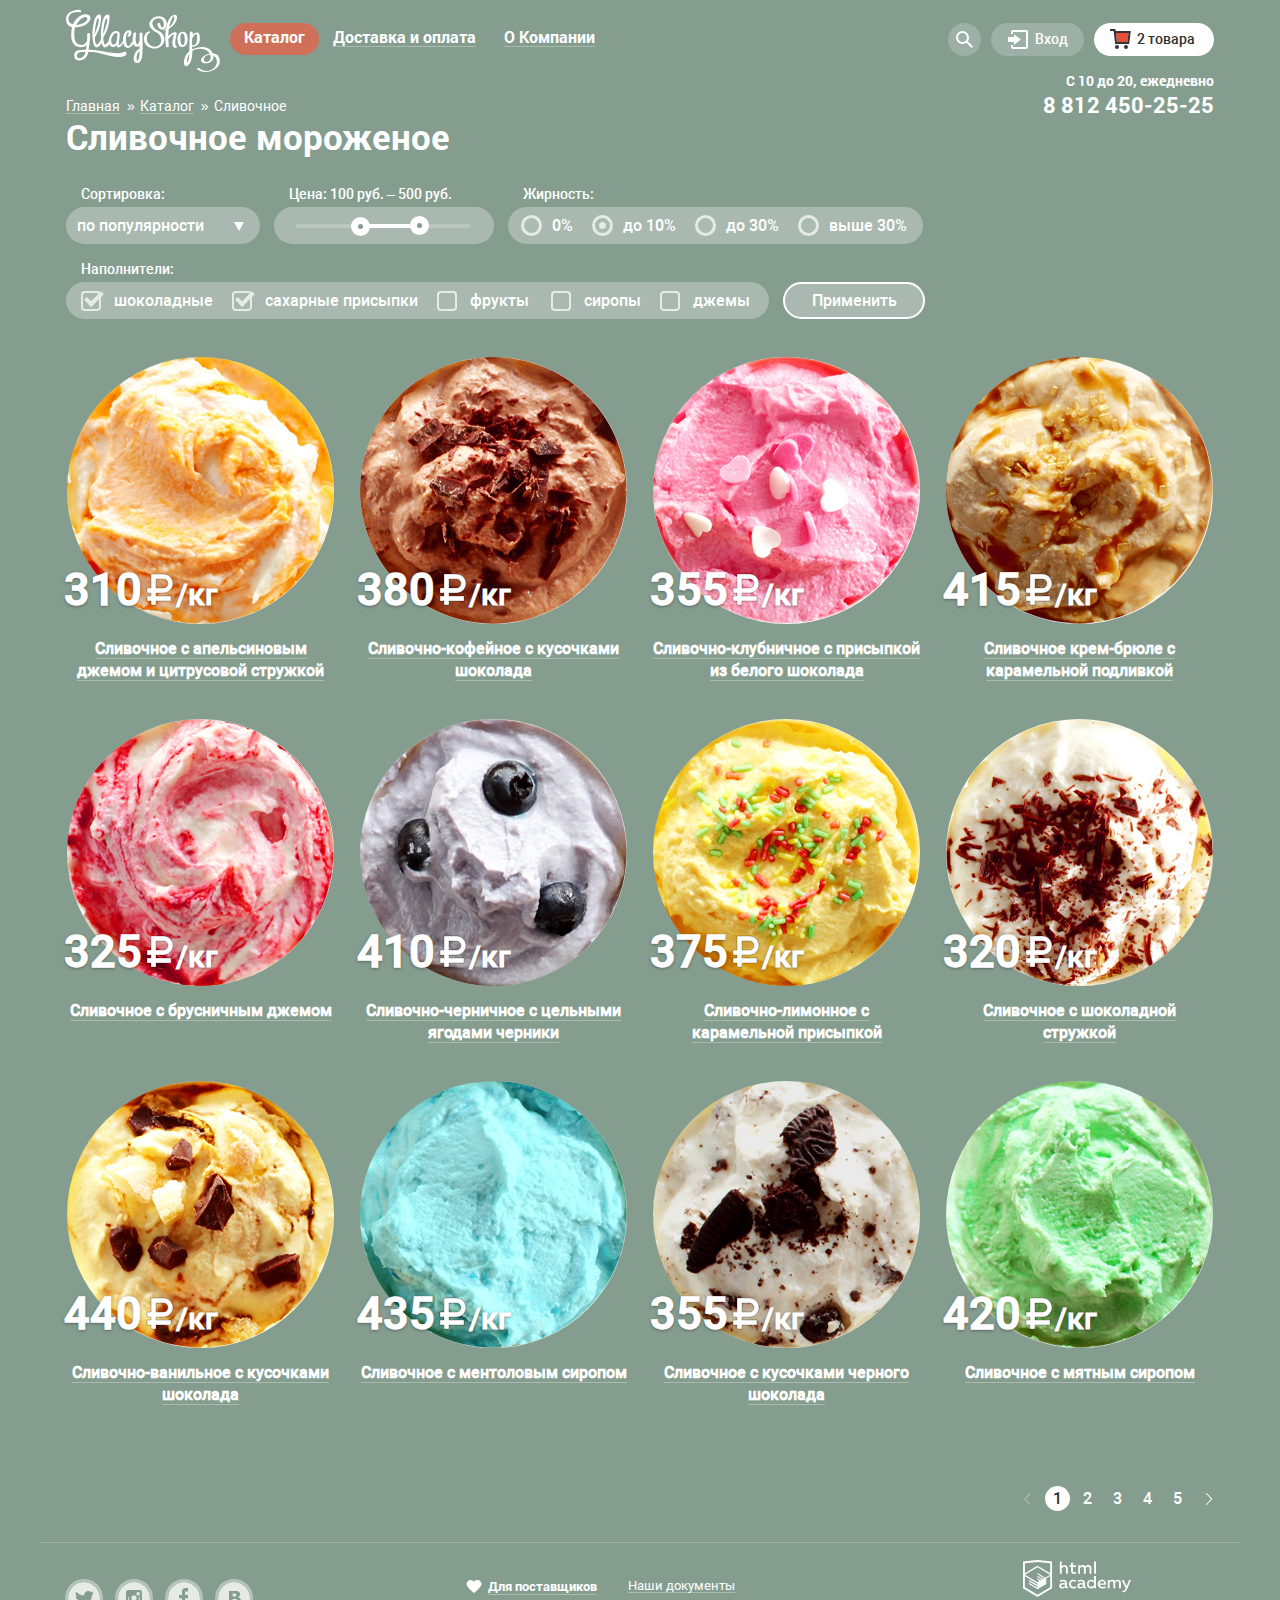
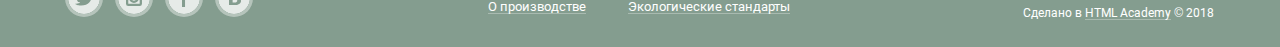
==== commit 912e2fe8: "fix Д22.2 Д7 Б11" ====
--- a/catalog.html
+++ b/catalog.html
@@ -10,24 +10,25 @@
   <body class="inner-page">
 
   	<header class="page-header">
-  		<div class="page-header-container"> 
-
-	  		<nav class="navigation flex-center" aria-label="Основное меню">
-	  			<div class="nav-left flex-center">
-						<a class="header-logo" href="index.html">
-							<img src="img/logo.svg" alt="На главную страницу интернет-магазина «Глэйси»" width="154" height="64">
-						</a>
-
-						<ul class="site-navigation flex-center">
-						  <li class="site-navigation-item toggle flex-column">   
-						    <a class="site-navigation-link onpage" id="dropdown-menu-toggle" href="#">Каталог</a>
-
+  		<div class="page-header-container flex"> 
+				
+				<a class="header-logo" href="index.html">
+					<img src="img/logo.svg" alt="На главную страницу интернет-магазина «Глэйси»" width="154" height="64">
+				</a>
+	  		<nav class="navigation flex">
+					<div class="nav-left flex">
+						
+						<ul class="site-navigation flex" aria-label="Основное меню">
+						  <li class="site-navigation-item">  
+						  	<div class="link-bg onpage">
+						    	<a href="#" class="site-navigation-link link" id="dropdown-menu-toggle">Каталог</a>
+								</div> 
 						    <ul class="dropdown-menu flex-column visually-hidden" id="dropdown-menu" aria-label="Каталог меню">
 						      <li class="dropdown-menu-item"> 
 						        <a href="#">Новинки</a></li>
 									<li class="dropdown-menu-item">
-						        <a class="dropdown-menu-link onpage">Сливочное</a></li>
-								  <li class="dropdown-menu-item">
+						        <a class="onpage">Сливочное</a></li>
+								 	<li class="dropdown-menu-item">
 						        <a href="#">Щербеты</a></li>
 									<li class="dropdown-menu-item">
 						        <a href="#">Фруктовый лед</a></li>
@@ -36,14 +37,18 @@
 								</ul>
 							</li>
 		  
-							<li class="site-navigation-item flex-column">
-						  	<a href="#" class="site-navigation-link">Доставка и оплата</a>
+							<li class="site-navigation-item">
+								<div class="link-bg">
+						  		<a href="#" class="site-navigation-link link">Доставка и оплата</a>
+						  	</div>
 						  </li>   
-							<li class="site-navigation-item flex-column">
-								<a href="#" class="site-navigation-link">О Компании</a>
-						  </li>     
+							<li class="site-navigation-item">
+								<div class="link-bg">
+									<a href="#" class="site-navigation-link link">О Компании</a>
+								</div>
+						  </li>      
 						</ul>
-					</div>		
+					</div>
 
  					<div class="nav-right flex-center-end">
 						<ul class="search-block">
@@ -423,6 +428,6 @@
 			</div>
 		</footer>
 
-		<script src="js/script.min.js"></script>
+		<script src="js/script.js"></script>
   </body>
 </html>--- a/css/style.css
+++ b/css/style.css
@@ -107,27 +107,37 @@
   border-radius: 5px;
 }
 .form-input:hover {
-  border: 2px solid rgba(154, 154, 154, 0.52)
+  box-shadow: 0px 0px 0px 2px rgba(154, 154, 154, 0.52) inset;
 }
 .form-input:focus {
-  border: 2px solid rgba(46, 136, 228, 0.52);
-}
-*::-webkit-input-placeholder {
+  box-shadow: 0px 0px 0px 2px  rgba(46, 136, 228, 0.52) inset;
+}
+.form-input::-webkit-input-placeholder {
   font-family: "Roboto", Arial, sans-serif;
   font-weight: 400;
   color: #999999;
 }
-*:-moz-placeholder {
+.form-input:-moz-placeholder {
   font-family: "Roboto", Arial, sans-serif;
   font-weight: 400;
   color: #999999;
 }
-*::-moz-placeholder {
+.form-input::-moz-placeholder {
   font-family: "Roboto", Arial, sans-serif;
   font-weight: 400;
   color: #999999;
 }
-*:-ms-input-placeholder {
+.form-input:-ms-input-placeholder {
+  font-family: "Roboto", Arial, sans-serif;
+  font-weight: 400;
+  color: #999999;
+}
+.form-input::-ms-input-placeholder {
+  font-family: "Roboto", Arial, sans-serif;
+  font-weight: 400;
+  color: #999999;
+}
+.form-input::placeholder {
   font-family: "Roboto", Arial, sans-serif;
   font-weight: 400;
   color: #999999;
@@ -161,7 +171,7 @@
 .visually-hidden {
   width: 1px;
   height: 1px;
-  margin: -1px;
+  margin: 0px;
   padding: 0;
   border: 0;
   position: absolute;
@@ -170,13 +180,19 @@
 
 .page-header-container {
   width: 1200px; 
+  min-height: 64px;
   padding: 0px 26px;
   padding-top: 9px;
   margin: 0 auto;
+  margin-bottom: 4px;
   position: relative;
 }
 .navigation {
   justify-content: space-between;
+  min-width: 994px;
+  min-height: 40px;
+  padding-top: 3px;
+  align-self: center;
 
   font-family: "Roboto Medium", Arial, sans-serif;
   font-size: 14px;
@@ -184,17 +200,25 @@
   font-weight: 500;
 }
 .nav-left {
-	min-width: 586px;
+  flex-wrap: wrap;
+	min-width: 570px;
 }
 .nav-right {
+  justify-content: flex-end;
 	width: 293px;
-	margin-bottom: 5px;
+}
+.header-logo {
+  display: flex;
+  flex-shrink: 0;
+  width: 154px;
+  align-self: flex-start;
 }
 .header-logo img {
+  width: 154px;
 	height: 64px;
 }
 .site-navigation {
-	align-items: baseline;
+  flex-wrap: wrap;
   min-width: 500px;
   padding: 0;
   margin: 0;
@@ -206,50 +230,66 @@
   list-style: none;
 }
 .site-navigation-item {
+  position: relative;
 	white-space: nowrap;
 }
-.site-navigation .toggle {
-  padding: 5px 0px 9px 8px;
-  position: relative;
-}
-.site-navigation-item.toggle:hover {
-  cursor: pointer;
-}
-.site-navigation-item.toggle:hover .visually-hidden {
+.site-navigation-item:first-of-type {
+  padding-left: 10px;
+}
+.site-navigation-item:first-of-type:hover .visually-hidden {
   clip: auto;
   opacity: 1;
 }
+.link-bg {
+  padding: 5px 14px 9px 14px;
+  border-radius: 30px;
+}
+.link-bg:hover {
+  background-color: #ffffff;
+  cursor: pointer;
+}
+.link-bg:hover .link {
+  color: #323232;
+}
+.link-bg:hover .link::after {
+  display: none;
+}
+.link-bg.focus {
+  background-color: #f8f7f4;
+}
+.link-bg.active {
+  background-color: #ededed;
+  box-shadow: inset 0px 2px 1px 0px rgba(105, 105, 105, 1);
+}
+.link-bg.onpage {
+  background-color: #d07058;
+}
+.link-bg.onpage:hover .link {
+  color: #ffffff;
+}
+.link-bg.onpage .link::after {
+  display: none;
+}
 .site-navigation-link {
-  padding: 5px 15px 9px 14px;
-  
-  text-decoration: underline;
   color: #ffffff;
-  border-radius: 30px;
-}
-.site-navigation-link.onpage {
-	text-decoration: none;
-}
-.site-navigation-link:hover,
+}
+.site-navigation-link.onpage  {
+  color: #ffffff;
+}
 .site-navigation-link:focus {
-	text-decoration: none;
-  color: #323232;
-  background-color: #ffffff; 
-}
-.site-navigation-link:active {
-  background-color: #ededed;
-  text-decoration: none;
-  border: none;
-  box-shadow: inset 0px 2px 1px 0px rgba(105, 105, 105, 1);
+  color: #323232;
+}
+.onpage .site-navigation-link:focus {
+  color: #ffffff;
 }
 
 .dropdown-menu {
   width: 144px;
-  height: 172px;
   padding: 0;
 
   position: absolute;
-  top: 42px;
-  left: 2px;
+  top: 37px;
+  left: 4px;
   z-index: 1;
   
   font-family: "Roboto", Arial, sans-serif;
@@ -257,8 +297,7 @@
   line-height: 16px;
   font-weight: 400;
   list-style: none;
-
-  background-color: #f8f7f4;
+  
   border-radius: 5px;
   box-shadow: 0px 20px 20px 0px rgba(0, 0, 0, 0.4);
 
@@ -269,14 +308,16 @@
   opacity: 1;
 }
 .dropdown-menu-item {
-	height: 31px;
+	min-height: 32px;
+  background-color: #f8f7f4;
 }
 .dropdown-menu-item:first-child {
-	height: 42px;
-	padding: 6px 0px 4px;
-	margin-bottom: 2px;
+	min-height: 42px;
+	padding: 4px 0px 6px;
 	
 	position: relative;
+  border-top-left-radius: 5px;
+  border-top-right-radius: 5px;
 }
 .dropdown-menu-item:first-child::after {
   content: '';
@@ -290,9 +331,14 @@
 
   background-color: rgba(0,0,0, 0.2);
 }
+.dropdown-menu-item:last-child {
+  min-height: 34px;
+  border-bottom-left-radius: 5px;
+  border-bottom-right-radius: 5px;
+}
 .dropdown-menu-item a {
   display: block;
-  padding: 4px 20px 9px;
+  padding: 6px 20px 9px;
 
   font-size: 14px;
   line-height: 16px;
@@ -312,37 +358,41 @@
   background-color: #f6b5a5;
   box-shadow: none;
 }
-.site-navigation a.onpage  {
+.dropdown-menu-item .onpage,
+.dropdown-menu-item .onpage:hover  {
   color: #ffffff;
   background-color: #d07058;
 }
 
+.toggle:hover .visually-hidden {
+  clip: auto;
+  opacity: 1;
+}
+.toggle:hover .image path,
+.opener:focus .image path {
+  fill: #000000;
+}
+.toggle:hover .opener {
+  background-color: #f8f7f4;
+  color: #323232; 
+}
+.opener:focus span {
+  color: #323232; 
+}
+.opener:hover {
+  cursor: pointer;
+}
+
 .search-block {
   padding: 0;
   margin: 0;
-  margin-right: 2px;
+  margin-right: 10px;
   list-style: none;
 }
 .search-block .toggle {
-  padding: 6px 4px 6px 30px;
-
-  position: relative;
-}
-.search-block .opener:hover {
-  cursor: pointer;
-}
-.search-block .toggle:hover .search-form {
-  clip: auto;
-  opacity: 1;
-}
-.search-block .toggle:hover .image path,
-.search-block .opener:focus .image path {
-  fill: #000000;
-}
-.search-block .toggle:hover .opener,
-.search-block .opener:focus {
-  background-color: #f8f7f4;
-  color: #323232; 
+  padding-bottom: 7px;
+  padding-left: 20px;
+  position: relative;
 }
 .search-block .opener {
   justify-content: center;
@@ -360,8 +410,8 @@
   padding: 20px 15px;
 
   position: absolute;
-  top: 45px;
-  right: 5px;
+  top: 37px;
+  right: 0px;
   z-index: 1;
 
   background-color: #f8f7f4;
@@ -383,28 +433,13 @@
 .login-block {
   padding: 0;
   margin: 0;
- 
+  margin-right: 10px;
+
   list-style: none;
 }
 .login-block .toggle {
-  position: relative;
-  padding: 6px 5px;
-}
-.login-block .opener:hover {
-  cursor: pointer;
-}
-.login-block .toggle:hover .visually-hidden {
-  clip: auto;
-  opacity: 1;
-}
-.login-block .toggle:hover .image path,
-.login-block .opener:focus .image path {
-  fill: #000000;
-}
-.login-block .toggle:hover .opener,
-.login-block .opener:focus {
-  background-color: #f8f7f4;
-  color: #323232; 
+  padding-bottom: 7px;
+  position: relative;
 }
 .login-block .opener {
   justify-content: center;
@@ -426,8 +461,8 @@
   padding: 20px 18px; 
 
   position: absolute;
-  top: 45px;
-  right: 5px;
+  top: 37px;
+  right: 0px;
   z-index: 1;
 
   background-color: #f8f7f4;
@@ -476,21 +511,13 @@
   list-style: none;
 }
 .cart-block .toggle {
-  position: relative;
-  padding: 6px 5px;
-  padding-right: 0px;
-}
-.cart-block .opener:hover {
-  cursor: pointer;
-}
-.cart-block .toggle:hover .visually-hidden {
-  clip: auto;
-  opacity: 1;
+  padding-bottom: 7px;
+  position: relative;
 }
 .cart-block .opener {
   justify-content: center;
-  width: 117px;
   height: 33px;
+  padding: 9px 31px 9px 31px;
 
   color: #ffffff;
 
@@ -503,6 +530,7 @@
   border-radius: 30px; 
 }
 .cart-block .opener.full {
+  min-width: 117px;
 	color: #323232;
 	background-color: #ffffff;
 }
@@ -517,11 +545,11 @@
 .cart-form {
   width: 540px;
   height: 242px;
-  padding: 18px 15px 0px;
-
-  position: absolute;
-  right: -1px;
-  top: 45px;
+  padding: 20px 15px 0px;
+
+  position: absolute;
+  right: 3px;
+  top: 37px;
   z-index: 1;
 
   font-family: "Roboto", Arial, sans-serif;
@@ -663,9 +691,11 @@
   margin-bottom: 41px;
 }
 .slide-nav {
-  width: 19px;
-  height: 19px;
-  margin-right: 10px;
+  width: 20px;
+  height: 20px;
+  margin-right: 9px;
+  
+  font-size: 0;
 
   border: 2px solid #ffffff;
   border-radius: 50%;
@@ -1257,7 +1287,7 @@
   color: #ffffff;
 }
 .inner-page .page-header-container {
-  margin-bottom: 22px;
+  margin-bottom: 25px;
 }
 .main-top-container {
   width: 1200px;
@@ -1345,6 +1375,11 @@
   border-top: 9px solid #323232;
 }
 .filter-sorting select { 
+  -moz-appearance: none;
+  -ms-appearance: none;
+  -webkit-appearance: none;
+  appearance: none;
+
   width: 100%;
   padding-left: 11px;
 
@@ -1358,6 +1393,7 @@
   background-color: transparent;
   border: none;
 }
+
 .filter-sorting label[for="sorting"] {
   width: 0px;
   height: 0px;
@@ -1410,6 +1446,11 @@
 
   font: 1em/1 "Roboto", Arial, sans-serif;
 }
+.filter-price [type=range].second {
+  --min: 250; 
+  --max: 500; 
+  --val: 350;
+}
 .filter-price [type=range]::-webkit-slider-runnable-track {
   width: 5.4em;
   height: 0.25em;
@@ -1481,6 +1522,12 @@
 }
 .filter-price [type=range]::-ms-tooltip {
   display: none;
+}
+.filter-price input {
+  -moz-appearance: none;
+  -ms-appearance: none;
+  -webkit-appearance: none;
+  appearance: none;
 }
 
 .filter-fatness .filter-layout {
@@ -1632,12 +1679,6 @@
   box-shadow: inset 0px 2px 1px 0 #696969;
   border: none;
 }
-input, select, option {
-  -moz-appearance: none;
-  -ms-appearance: none;
-  -webkit-appearance: none;
-  appearance: none;
-}
 
 .pagination-list {
   padding: 0;
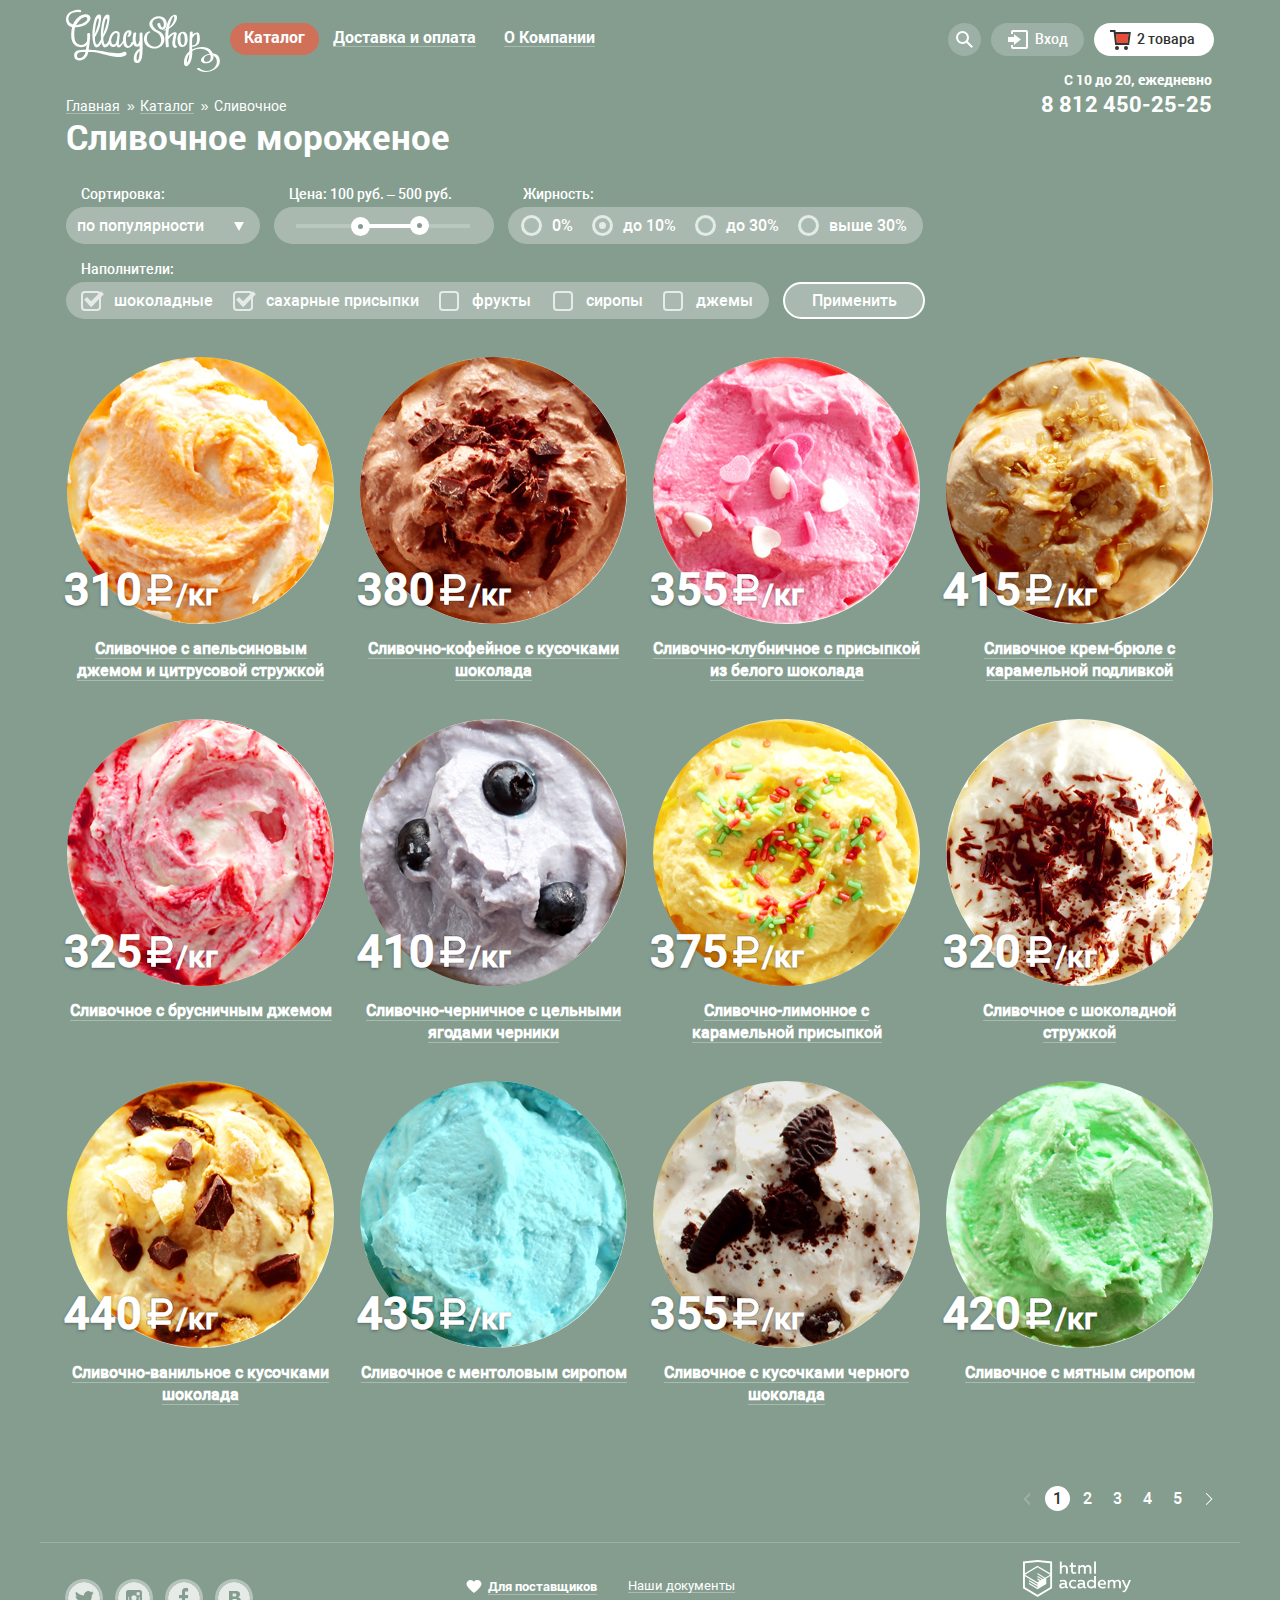
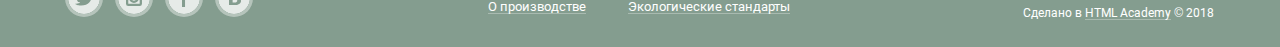
==== commit b33926cb: "fix Д19.1 2 4 для проверки 2" ====
--- a/catalog.html
+++ b/catalog.html
@@ -5,7 +5,7 @@
     <title>Сливочное мороженое</title>
 
 		<link rel="stylesheet" href="css/normalize.min.css">
-    <link rel="stylesheet" href="css/style.css">
+    <link rel="stylesheet" href="css/style.min.css">
   </head>
   <body class="inner-page">
 
@@ -50,12 +50,13 @@
 						</ul>
 					</div>
 
- 					<div class="nav-right flex-center-end">
+ 					<div class="nav-right flex">
 						<ul class="search-block">
 							<li class="toggle">
 						    
 						   	<button type="button" class="opener flex-center" id="search-toggle">									
 									<svg class="image" xmlns="http://www.w3.org/2000/svg" xmlns:xlink="http://www.w3.org/1999/xlink" width="17" height="17" viewBox="0 0 17 17"><path fill="#fff" d="M16.958 15.527L11.75 10.32A6.455 6.455 0 0 0 13 6.5 6.5 6.5 0 1 0 6.5 13a6.465 6.465 0 0 0 3.839-1.263l5.205 5.204 1.414-1.414zM6.5 11C4.019 11 2 8.981 2 6.5S4.019 2 6.5 2 11 4.019 11 6.5 8.981 11 6.5 11z"/></svg>
+									<span class="search-title">Поиск</span>
 								</button>
 						    
 						    <form class="search-form visually-hidden" id="search-form" method="get" action="https://echo.htmlacademy.ru">
@@ -113,15 +114,14 @@
 			        
 			        </li>
 						</ul>
+
+						<section class="header-contacts">
+			  			<h2 class="visually-hidden">Телефон и время работы</h2>
+			  			<p>C 10 до 20, ежедневно</p>
+			  			<p class="tel">8 812 450-25-25</p>
+			  		</section>
 					</div>
 				</nav>
-
-	  		<section class="header-contacts">
-	  			<h2 class="visually-hidden">Телефон и время работы</h2>
-	  			<p>C 10 до 20, ежедневно</p>
-	  			<p class="tel">8 812 450-25-25</p>
-	  		</section>
-
   		</div>
 		</header>
 
@@ -428,6 +428,6 @@
 			</div>
 		</footer>
 
-		<script src="js/script.js"></script>
+		<script src="js/script.min.js"></script>
   </body>
 </html>--- a/css/style.min.css
+++ b/css/style.min.css
@@ -0,0 +1 @@
+@font-face{font-family:Roboto;src:url(../fonts/roboto.woff2) format("woff2"),url(../fonts/roboto.woff) format("woff");font-weight:400;font-style:normal}@font-face{font-family:"Roboto Bold";src:url(../fonts/robotobold.woff2) format("woff2"),url(../fonts/robotobold.woff) format("woff");font-weight:700;font-style:normal}@font-face{font-family:"Roboto Medium";src:url(../fonts/robotomedium.woff2) format("woff2"),url(../fonts/robotomedium.woff) format("woff");font-weight:500;font-style:normal}html{-webkit-box-sizing:border-box;box-sizing:border-box}*,::after,::before{-webkit-box-sizing:inherit;box-sizing:inherit}body{margin:0;padding:0;font-family:Roboto,Arial,sans-serif;font-size:16px;line-height:22px;color:#323232;background-color:#849d8f}a{text-decoration:none;color:#fff}img{max-width:100%;height:auto}.flex{display:-webkit-box;display:-ms-flexbox;display:flex}.flex-column{display:-webkit-box;display:-ms-flexbox;display:flex;-webkit-box-orient:vertical;-webkit-box-direction:normal;-ms-flex-direction:column;flex-direction:column}.flex-center{display:-webkit-box;display:-ms-flexbox;display:flex;-webkit-box-align:center;-ms-flex-align:center;align-items:center}.flex-center-end{display:-webkit-box;display:-ms-flexbox;display:flex;-webkit-box-pack:end;-ms-flex-pack:end;justify-content:flex-end;-webkit-box-align:center;-ms-flex-align:center;align-items:center}.button{height:44px;padding:8px 23px;font-family:"Roboto Bold",Arial,sans-serif;font-size:18px;line-height:24px;font-weight:700;text-align:center;text-decoration:none;color:#fff;background-image:-webkit-gradient(linear,left top,left bottom,from(#f26843),to(#e74b36));background-image:linear-gradient(to bottom,#f26843,#e74b36);border:none;border-radius:25px;-webkit-box-shadow:0 2px 2px 0 rgba(172,16,0,.64);box-shadow:0 2px 2px 0 rgba(172,16,0,.64);text-shadow:2px 2px 5px rgba(160,32,11,.76);-webkit-transition:all .5s ease;transition:all .5s ease}.button:hover{background-image:-webkit-gradient(linear,left top,left bottom,from(#f58669) ,to(#ec6f5e));background-image:linear-gradient(to bottom,#f58669 ,#ec6f5e);-webkit-box-shadow:0 2px 2px 0 rgba(172,16,0,1);box-shadow:0 2px 2px 0 rgba(172,16,0,1);cursor:pointer}.button:active{background-image:-webkit-gradient(linear,left top,left bottom,from(#d84732) ,to(#e1613e));background-image:linear-gradient(to bottom,#d84732 ,#e1613e);-webkit-box-shadow:inset 0 2px 2px 0 rgba(172,16,0,1);box-shadow:inset 0 2px 2px 0 rgba(172,16,0,1)}.form-input{width:100%;height:44px;padding:10px 13px;font-family:"Roboto Bold",Arial,sans-serif;font-size:16px;line-height:24px;font-weight:700;color:#323232;border:1px solid #d3d3d2;border-radius:5px}.form-input:hover{-webkit-box-shadow:0 0 0 2px rgba(154,154,154,.52) inset;box-shadow:0 0 0 2px rgba(154,154,154,.52) inset}.form-input:focus{-webkit-box-shadow:0 0 0 2px rgba(46,136,228,.52) inset;box-shadow:0 0 0 2px rgba(46,136,228,.52) inset}.form-input::-webkit-input-placeholder{font-family:Roboto,Arial,sans-serif;font-weight:400;color:#999}.form-input:-ms-input-placeholder{font-family:Roboto,Arial,sans-serif;font-weight:400;color:#999}.form-input::-ms-input-placeholder{font-family:Roboto,Arial,sans-serif;font-weight:400;color:#999}.form-input::placeholder{font-family:Roboto,Arial,sans-serif;font-weight:400;color:#999}.link{text-decoration:none;position:relative}.link::after{content:'';display:block;width:100%;position:absolute;left:0;bottom:0;border-bottom:.8px solid rgba(255,255,255,.3);-webkit-transition:color .25s ease;transition:color .25s ease}.link:hover{color:rgba(255,188,158,1)}.link:active::after,.link:hover::after{border-bottom-color:rgba(255,188,158,.3)}.visually-hidden{width:1px;height:1px;margin:0;padding:0;border:0;position:absolute;clip:rect(0 0 0 0)}.page-header-container{width:1200px;min-height:64px;padding:0 26px;padding-top:9px;margin:0 auto;position:relative}.navigation{-webkit-box-pack:justify;-ms-flex-pack:justify;justify-content:space-between;min-width:994px;padding-top:14px;font-family:"Roboto Medium",Arial,sans-serif;font-size:14px;line-height:16px;font-weight:500}.nav-left{-ms-flex-wrap:wrap;flex-wrap:wrap;width:430px}.nav-right{-webkit-box-pack:end;-ms-flex-pack:end;justify-content:flex-end;width:290px;position:relative}.header-logo{display:-webkit-box;display:-ms-flexbox;display:flex;-ms-flex-negative:0;flex-shrink:0;width:154px;-ms-flex-item-align:start;align-self:flex-start}.header-logo img{width:154px;height:64px}.site-navigation{-ms-flex-wrap:wrap;flex-wrap:wrap;width:470px;padding:0;margin:0;font-family:"Roboto Bold",Arial,sans-serif;font-size:16px;line-height:18px;font-weight:700;list-style:none}.site-navigation-item{margin-bottom:10px;position:relative;white-space:nowrap}.site-navigation-item:first-of-type{padding-left:10px}.site-navigation-item:first-of-type:hover .visually-hidden{clip:auto;opacity:1}.link-bg{padding:5px 14px 9px 14px;border-radius:30px}.link-bg:hover{background-color:#fff;cursor:pointer}.link-bg:hover .link{color:#323232}.link-bg:hover .link::after{display:none}.link-bg.focus{background-color:#f8f7f4}.link-bg.active{background-color:#ededed;-webkit-box-shadow:inset 0 2px 1px 0 rgba(105,105,105,1);box-shadow:inset 0 2px 1px 0 rgba(105,105,105,1)}.link-bg.onpage{background-color:#d07058}.link-bg.onpage:hover .link{color:#fff}.link-bg.onpage .link::after{display:none}.site-navigation-link{color:#fff}.site-navigation-link.onpage{color:#fff}.site-navigation-link:focus{color:#323232}.onpage .site-navigation-link:focus{color:#fff}.dropdown-menu{width:144px;padding:0;position:absolute;top:37px;left:4px;z-index:1;font-family:Roboto,Arial,sans-serif;font-size:14px;line-height:16px;font-weight:400;list-style:none;border-radius:5px;-webkit-box-shadow:0 20px 20px 0 rgba(0,0,0,.4);box-shadow:0 20px 20px 0 rgba(0,0,0,.4);opacity:0;-webkit-transition:opacity .5s ease;transition:opacity .5s ease}.dropdown-menu.active{opacity:1}.dropdown-menu-item{min-height:32px;background-color:#f8f7f4}.dropdown-menu-item:first-child{min-height:42px;padding:4px 0 6px;margin-bottom:-1px;position:relative;border-top-left-radius:5px;border-top-right-radius:5px}.dropdown-menu-item:first-child::after{content:'';display:block;width:128px;height:1px;margin-left:6px;position:absolute;bottom:3px;background-color:rgba(0,0,0,.2)}.dropdown-menu-item:last-child{min-height:34px;border-bottom-left-radius:5px;border-bottom-right-radius:5px}.dropdown-menu-item a{display:block;padding:6px 20px 9px;font-size:14px;line-height:16px;text-decoration:none;color:#323232}.dropdown-menu-item:first-child a{font-family:"Roboto Bold",Arial,sans-serif;font-weight:700}.dropdown-menu-item a:focus,.dropdown-menu-item a:hover{color:#323232;background-color:#fbded7}.dropdown-menu-item a:active{background-color:#f6b5a5;-webkit-box-shadow:none;box-shadow:none}.dropdown-menu-item .onpage,.dropdown-menu-item .onpage:hover{color:#fff;background-color:#d07058}.toggle:hover .visually-hidden{clip:auto;opacity:1}.opener:focus .image path,.toggle:hover .image path{fill:#000}.toggle:hover .opener{background-color:#f8f7f4;color:#323232}.opener:focus span{color:#323232}.opener:hover{cursor:pointer}.search-block{padding:0;margin:0;margin-right:10px;list-style:none}.search-block .toggle{padding-bottom:7px;padding-left:20px;position:relative}.search-block .opener{-webkit-box-pack:center;-ms-flex-pack:center;justify-content:center;width:33px;height:33px;text-decoration:none;background-color:rgba(255,255,255,.2);border:none;border-radius:30px}.search-block .opener:focus{background-color:#f8f7f4}.search-title{font-size:0}.search-form{width:341px;height:84px;padding:20px 15px;position:absolute;top:37px;right:0;z-index:1;background-color:#f8f7f4;border-radius:5px;-webkit-box-shadow:0 20px 20px 0 rgba(0,0,0,.4);box-shadow:0 20px 20px 0 rgba(0,0,0,.4);opacity:0;-webkit-transition:opacity .5s ease;transition:opacity .5s ease}.search-form.active{opacity:1}.search-form .form-input{padding:11px 13px;font-size:14px;line-height:22px}.login-block{padding:0;margin:0;margin-right:10px;list-style:none}.login-block .toggle{padding-bottom:7px;position:relative}.login-block .opener{-webkit-box-pack:center;-ms-flex-pack:center;justify-content:center;width:93px;height:33px;color:#fff;text-decoration:none;background-color:rgba(255,255,255,.2);border:none;border-radius:30px}.login-block .opener:focus{background-color:#f8f7f4}.login-block .image{margin-right:6px}.login-form{width:277px;height:215px;padding:20px 18px;position:absolute;top:37px;right:0;z-index:1;background-color:#f8f7f4;border-radius:5px;-webkit-box-shadow:0 20px 20px 0 rgba(0,0,0,.4);box-shadow:0 20px 20px 0 rgba(0,0,0,.4);opacity:0;-webkit-transition:opacity .5s ease;transition:opacity .5s ease}.login-form.active{opacity:1}.login-form .form-input{padding:12px 13px;margin-bottom:20px;font-size:14px;line-height:20px}.login-form-bottom{-webkit-box-pack:justify;-ms-flex-pack:justify;justify-content:space-between}.login-form .button{width:100px;height:44px;margin:0}.login-form-bottom-links{margin-right:2px;font-family:Roboto,Arial,sans-serif;font-size:13px;line-height:21px}.login-form-bottom-links a{color:#323232}.login-form-bottom-links a:active,.login-form-bottom-links a:focus,.login-form-bottom-links a:hover{color:#e84d37}.cart-block{padding:0;margin:0;list-style:none}.cart-block .toggle{padding-bottom:7px;position:relative}.cart-block .opener{-webkit-box-pack:center;-ms-flex-pack:center;justify-content:center;height:33px;padding:9px 31px 9px 31px;color:#fff;background-image:url(../img/cart-full.svg);background-repeat:no-repeat;background-position:16px center;background-color:rgba(255,255,255,.2);border:none;border-radius:30px}.cart-block .opener.full{min-width:117px;color:#323232;background-color:#fff}.cart-block .empty{width:100px;background-image:url(../img/cart.svg)}.cart-block span{position:relative;left:12px}.cart-form{width:540px;min-height:242px;padding:20px 13px 0 18px;position:absolute;right:3px;top:37px;z-index:1;font-family:Roboto,Arial,sans-serif;font-size:13px;line-height:16px;color:#323232;background-color:#f8f7f4;border-radius:6px;opacity:0;-webkit-transition:opacity .5s ease;transition:opacity .5s ease}.cart-form.active{opacity:1}.cart-form-item{min-height:33px;margin-bottom:20px}.cart-form-item:last-of-type{padding-bottom:25px;margin-bottom:14px;border-bottom:1px solid #cacac7}.cart-form-item input[type=image]{margin-right:13px}.cart-form-item img{margin-right:14px;border-radius:50px}.item-name{width:216px;margin:0;margin-right:32px}.item-value{margin:0}.item-value span{margin-right:28px;left:2px;color:#999}.cart-form-result{-ms-flex-item-align:end;align-self:flex-end;margin:0;margin-bottom:15px;font-family:"Roboto Bold",Arial,sans-serif;font-size:15px;line-height:18px;font-weight:700}.cart-form .button{-ms-flex-item-align:end;align-self:flex-end;padding:7px 15px 11px;margin-bottom:20px;border-radius:20px}.header-contacts{position:absolute;right:2px;top:50px;text-align:right}.header-contacts p{margin:0;margin-bottom:5px;font-family:"Roboto Bold",Arial,sans-serif;font-size:14px;line-height:14px;font-weight:700;color:#fff}.header-contacts .tel{font-size:22px;line-height:24px;color:#fff}.product-slides-container{width:1200px;padding:0 26px;margin:0 auto}.product-slides-list{margin:0;position:relative;text-align:center;list-style:none}.product-slide{width:1065px;height:880px;position:absolute;top:-75px;z-index:-1;opacity:0;-webkit-transition:opacity 1s ease;transition:opacity 1s ease}.product-slide-1{background:url(../img/slider-1.png) no-repeat;background-size:1045px 880px;background-position:11px 1px;opacity:1}.product-slide-2{background:url(../img/slider-2.png) no-repeat;background-size:1062px 860px;background-position:-7px 0}.product-slide-3{background:url(../img/slider-3.png) no-repeat;background-size:1078px 856px;background-position:-7px 0}.product-slide-title{margin:0;position:relative;top:391px;font-family:"Roboto Bold",Arial,sans-serif;font-size:60px;line-height:60px;font-weight:700;color:#fff}.slides-nav-wrap{-webkit-box-pack:justify;-ms-flex-pack:justify;justify-content:space-between;width:712px;margin-top:470px;margin-bottom:41px}.slide-nav{width:20px;height:20px;margin-right:9px;font-size:0;border:2px solid #fff;border-radius:50%;background-color:transparent}.slide-nav:hover{cursor:pointer}.slide-nav:focus,.slide-nav:hover{background-color:rgba(248,247,244,.4)}.slide-nav:active{background-color:#fff}.slide-nav-current{background-color:#fff}.product-slides .button{width:280px;min-height:64px;padding:8px 20px;font-size:32px;line-height:44px;border-radius:30px}.promo-container{-webkit-box-pack:justify;-ms-flex-pack:justify;justify-content:space-between;width:1200px;padding:0 26px;margin:0 auto;margin-bottom:32px}.promo-item{width:560px;min-height:229px;padding:15px 21px 15px 18px;font-family:"Roboto Bold",Arial,sans-serif;font-size:18px;line-height:22px;font-weight:700;color:#fff;border-radius:14px}.promo-item:nth-of-type(1){background-image:url(../img/promo-1.png);background-repeat:repeat;background-color:#49041a}.promo-item:nth-of-type(2){background-image:url(../img/promo-2.png);background-repeat:repeat;background-color:#261207}.promo-item-title{margin:0;font-size:35px;line-height:41px}.promo-item-text{margin:15px 0 45px;letter-spacing:.003em}.promo-item .button{-ms-flex-item-align:end;align-self:flex-end}.catalog{text-align:center;font-family:"Roboto Medium",Arial,sans-serif;font-size:16px;line-height:22px;font-weight:500;color:#fff}.catalog-container{width:1200px;padding:0 14px;margin:0 auto;margin-bottom:6px}.inner-page .catalog-container{margin-bottom:34px}.catalog-list{-ms-flex-wrap:wrap;flex-wrap:wrap;-webkit-box-align:start;-ms-flex-align:start;align-items:flex-start;padding:0;margin:0;list-style:none}.inner-page .catalog-list{margin-bottom:53px}.catalog-item{width:293px;min-height:405px;padding:0 13px;margin-bottom:-43px;position:relative;border-radius:5px;-webkit-transition:background-color .25s ease-in;transition:background-color .25s ease-in}.catalog-item:hover{z-index:1;background-color:rgba(255,255,255,.2);-webkit-box-shadow:0 20px 20px 0 rgba(0,0,0,.4);box-shadow:0 20px 20px 0 rgba(0,0,0,.4)}.catalog-item:hover .button{opacity:1}.catalog-item-image{padding-top:6px;position:relative}.catalog-item-image img:not(.hit){width:267px;height:267px;border-radius:50%}.hit{width:61px;height:61px;position:absolute;top:6px;left:0}.catalog-item-price{-webkit-box-align:baseline;-ms-flex-align:baseline;align-items:baseline;margin:0;position:absolute;top:216px;left:10px;font-size:45px;line-height:45px;font-weight:700;text-shadow:0 1px 3px rgba(49,50,53,.5)}.catalog-item-price img{width:31px;height:36px;position:relative;top:3px;left:3px}.catalog-item-price span{margin-left:3px;font-size:30px}.catalog-item-title{font-size:16px;margin-top:8px;margin-bottom:10px}.catalog-item-title a{text-decoration:none;border-bottom:1px solid rgba(255,255,255,.3)}.catalog-item-title a:active,.catalog-item-title a:focus,.catalog-item-title a:hover{color:rgba(255,188,158,1);border-bottom-color:rgba(255,188,158,.3)}.catalog-item .button{-ms-flex-item-align:center;align-self:center;padding:8px 16px;margin-top:auto;margin-bottom:20px;opacity:0;z-index:1}.advantages{font:inherit;color:#323232}.advantages-container{width:1200px;padding:0 26px;margin:0 auto;margin-bottom:40px}.advantages-content{width:100%;min-height:306px;padding:24px 20px 3px 20px;background-image:url(../img/waffle.jpg);background-repeat:repeat;background-color:#ece0c7;border-radius:13px}.advantages-lead{margin:0;margin-bottom:22px;font-family:"Roboto Medium",Arial,sans-serif;font-size:24px;line-height:30px;font-weight:500}.advantages-lead span{margin-right:9px;margin-left:5px}.advantages-list{-ms-flex-wrap:wrap;flex-wrap:wrap;-webkit-box-pack:justify;-ms-flex-pack:justify;justify-content:space-between;padding:0;margin:0;list-style:none}.advantages-item{margin-bottom:22px}.advantages-item-title{min-width:49px;margin:0;margin-right:7px;position:relative;top:-12px}.advantages-item:nth-of-type(2n) .advantages-item-title{margin-right:9px}.advantages-item-title img{width:49px;height:49px}.advantages-item-text{width:478px;margin:0;letter-spacing:.002em}.advantages-item:nth-of-type(2n) .advantages-item-text{margin-right:5px}.updates{font:inherit}.updates-container{-webkit-box-pack:justify;-ms-flex-pack:justify;justify-content:space-between;width:1200px;padding:0 26px;margin:0 auto;margin-bottom:40px}.blog{width:560px;min-height:220px;padding:22px 19px;background-image:url(../img/blog.jpg);background-repeat:repeat;background-color:#fff;border-radius:13px}.blog-title{margin:0;font-family:"Roboto Medium",Arial,sans-serif;font-size:16px;line-height:22px;font-weight:500;color:#323232}.blog-article-title{width:55%;margin:0;margin-top:4px;font-family:"Roboto Bold",Arial,sans-serif;font-size:24px;line-height:30px;font-weight:700;color:#323232}.blog-article-title a{text-decoration:underline;color:#323232}.blog-article-title a:active,.blog-article-title a:focus,.blog-article-title a:hover{color:rgba(232,77,55,1)}.sign-up{width:560px;min-height:220px;padding:5px;background:url(../img/post.svg) no-repeat,repeating-linear-gradient(135deg,rgba(255,255,255,1) 0,rgba(255,255,255,1) 8px,rgba(146,205,255,1) 8px,rgba(146,205,255,1) 16px,rgba(255,255,255,1) 16px,rgba(255,255,255,1) 24px,rgba(254,158,144,1) 24px,rgba(254,158,144,1) 32px);border-radius:13px}.sign-up-bg{width:550px;padding:29px 21px;background-color:#f8f7f4;border-radius:13px}.sign-up-text{width:31.2em;margin:0;margin-bottom:35px;letter-spacing:.004em;color:#5a5a5a}.sign-up-form .form-input{margin-right:10px}.sign-up-form .button{padding:8px 19px 11px 20px}.address{position:relative}.address-container{width:1200px;min-height:430px;margin:0 auto;position:relative;font-family:Roboto,Arial,sans-serif;font-size:14px;line-height:22px;font-weight:400}.address-info{width:302px;padding:27px 25px 0;position:absolute;top:63px;right:27px;z-index:1;color:#323232;background-color:#fffefd;border-radius:15px}.address-info-title{width:60%;margin:0;margin-bottom:1px;font:inherit;line-height:20px}.address-info-text{margin:0;margin-bottom:18px;font-family:"Roboto Bold",Arial,sans-serif;font-size:18px;line-height:24px;font-weight:700}.address-info-subtitle{margin:0;margin-bottom:4px;font:inherit;line-height:20px}.address-info-tel{margin:0;margin-bottom:1px;font-family:"Roboto Bold",Arial,sans-serif;font-size:18px;line-height:24px;font-weight:700}.address-info span{margin-bottom:24px}.address-info .button{margin-bottom:30px}.map-frame{display:-webkit-box;display:-ms-flexbox;display:flex;width:100%;height:430px;position:absolute;top:0;left:0}.map-image{width:1200px;height:430px;position:absolute;top:0;left:0;background-color:#cee0c0}.map-image img{width:1200px;height:430px}.page-footer{font-family:Roboto,Arial,sans-serif;font-size:13px;line-height:18px;font-weight:400;color:#fff}.page-footer-container{-webkit-box-pack:justify;-ms-flex-pack:justify;justify-content:space-between;width:1200px;min-height:105px;padding:0 26px;margin:0 auto}.inner-page .page-footer-container{border-top:1px solid rgba(255,255,255,.2)}.footer-info-docs,.footer-info-prod,.socials-list{padding:0;margin:0;list-style:none}.socials-list{margin-top:10px;margin-right:13px}.socials-items{margin-left:18px}.socials-items:nth-child(1){margin-left:2px}.socials-items img{width:32px;height:32px;border-radius:30px;-webkit-box-shadow:0 0 0 3px rgba(255,255,255,.5);box-shadow:0 0 0 3px rgba(255,255,255,.5);opacity:.8;-webkit-transition:all .5s ease;transition:all .5s ease}.socials-items a:focus img,.socials-items img:hover{-webkit-box-shadow:0 0 0 3px rgba(255,255,255,.7);box-shadow:0 0 0 3px rgba(255,255,255,.7);opacity:1}.socials-items a:active img{opacity:.7;-webkit-box-shadow:0 0 0 3px rgba(255,255,255,.7);box-shadow:0 0 0 3px rgba(255,255,255,.7)}.footer-info{margin-bottom:0}.footer-info a{text-decoration:none}.footer-info-prod{margin-right:25px;position:relative}.footer-info li{margin:3px 3px 0 3px}.footer-info-supply::before{content:'';width:16px;height:13px;position:absolute;top:6px;left:-19px;background:url(../img/heart.svg) no-repeat;background-size:100% 100%;-webkit-transition:-webkit-transform .25s ease;transition:-webkit-transform .25s ease;transition:transform .25s ease;transition:transform .25s ease,-webkit-transform .25s ease}.footer-info-supply:hover::before{-webkit-transform:scale(1.2);transform:scale(1.2)}.footer-info-supply{font-family:"Roboto Bold",Arial,sans-serif;font-weight:700}.footer-copyright{-ms-flex-item-align:start;align-self:flex-start;margin-top:17px;margin-left:8px;font-size:12px}.footer-copyright p{margin:0;margin-top:2px}.footer-copyright img{width:108px;height:37px}.modal{width:100%;height:100%;position:fixed;top:0;right:0;bottom:0;left:0;z-index:2;background-color:rgba(0,0,0,.5)}.modal-callback-container{width:478px;min-height:443px;padding:17px 24px;margin-top:-220px;margin-left:-240px;position:relative;top:50%;left:50%;background-color:#f8f7f4;border-radius:10px}.callback-title{margin:0 0 20px;font-family:"Roboto Medium",Arial,sans-serif;font-size:24px;line-height:28px;font-weight:500;color:#323232}.callback-form .form-input{width:62%;margin-bottom:20px}.callback-form .form-input:last-of-type{width:100%;min-height:155px;padding:6px 15px 15px;margin-bottom:14px;color:#323232}.callback-form .button{-ms-flex-item-align:end;align-self:flex-end;margin-top:10px}.modal-callback .close-button{position:absolute;top:16px;right:17px}.callback-form .form-input.on-error{outline:2px dashed transparent;-webkit-animation:redAlert 1s ease-in-out;animation:redAlert 1s ease-in-out}@-webkit-keyframes redAlert{0%{outline:2px dashed #dc143c;outline-offset:1px}50%{outline:2px dashed #dc143c;outline-offset:5px}100%{outline-color:transparent}}@keyframes redAlert{0%{outline:2px dashed #dc143c;outline-offset:1px}50%{outline:2px dashed #dc143c;outline-offset:5px}100%{outline-color:transparent}}.inner-page{font-family:"Roboto Medium",Arial,sans-serif;font-weight:500;color:#fff}.inner-page .page-header-container{margin-bottom:25px}.main-top-container{width:1200px;padding:0 26px;margin:0 auto}.inner-page .page-title{margin:0;margin-bottom:23px;font-family:"Roboto Bold",Arial,sans-serif;font-size:35px;line-height:41px;font-weight:700}.breadcrumbs{padding:0;margin:0;margin-bottom:2px;list-style:none;font-family:Roboto,Arial,sans-serif;font-size:14px;line-height:16px;font-weight:400}.breadcrumbs-item{margin-right:5px}.breadcrumbs-item .link{margin-right:7px}.filters{margin-bottom:32px}.filters-form{padding-top:6px;font-family:"Roboto Medium",Arial,sans-serif;font-size:14px;line-height:16px;font-weight:500;color:#fff}.filters-form-row{-webkit-box-pack:start;-ms-flex-pack:start;justify-content:flex-start;margin-bottom:17px}.filters-form-row:last-of-type{margin-bottom:0}.filters-form fieldset{padding:0;margin:0;margin-right:14px;position:relative;border:none}.filter-title{margin:0 0 5px 15px}.filter-layout{height:37px;position:relative;font-size:16px;line-height:18px;background-color:#a9b9af;border-radius:30px}.filter-sorting .filter-layout{width:194px;color:#fff;-webkit-transition:color .5s ease;transition:color .5s ease}.filter-sorting .filter-layout:hover{color:#323232}.filter-layout:hover label[for=sorting]{border-top:9px solid #323232}.filter-sorting select{-moz-appearance:none;-ms-appearance:none;-webkit-appearance:none;appearance:none;width:100%;padding-left:11px;z-index:1;font-family:inherit;font-size:inherit;line-height:inherit;color:inherit;background-color:transparent;border:none}.filter-sorting label[for=sorting]{width:0;height:0;position:relative;top:3px;right:16px;border:5px solid #fff;border-top:9px solid #fff;border-right-color:transparent;border-bottom-color:transparent;border-left-color:transparent;-webkit-transition:border-color .25s ease;transition:border-color .25s ease}.filter-sorting select::-ms-expand{display:none}.filter-price .filter-layout{width:220px;padding:0 22px}.filter-price .first{-webkit-transform:rotate(180deg);transform:rotate(180deg)}.filter-price .second{margin-left:0;position:relative;left:-2px}.filter-price [type=range]{--min:0;--max:250;--val:50;--range:calc(var(--max) - var(--min));--ratio:calc((var(--val) - var(--min))/var(--range));--sx:calc(var(--ratio)*(100%));width:88px;height:20px;padding:0;margin:0;margin-top:1px;cursor:pointer;background:0 0;font:1em/1 Roboto,Arial,sans-serif}.filter-price [type=range].second{--min:250;--max:500;--val:350}.filter-price [type=range]::-webkit-slider-runnable-track{width:5.4em;height:.25em;-webkit-box-sizing:border-box;box-sizing:border-box;background:rgba(255,255,255,.2);border:none}.js [type=range]::-webkit-slider-runnable-track{background:-webkit-gradient(linear,left top,left bottom,from(#fff),to(#fff)) 0/var(--sx) 100% no-repeat rgba(255,255,255,.2);background:linear-gradient(#fff,#fff) 0/var(--sx) 100% no-repeat rgba(255,255,255,.2)}.filter-price [type=range]::-webkit-slider-thumb{-webkit-appearance:none;width:1.2em;height:1.2em;margin-top:-.5em;-webkit-box-sizing:border-box;box-sizing:border-box;background-color:#849d8f;border:.45em solid #fff;border-radius:50%}.filter-price [type=range]::-moz-range-track{width:5.4em;height:.25em;box-sizing:border-box;background:rgba(255,255,255,.2);border:none}.filter-price [type=range]::-moz-range-progress{height:.25em;background:#fff}.filter-price [type=range]::-moz-range-thumb{width:1.2em;height:1.2em;box-sizing:border-box;background-color:#849d8f;border:.45em solid #fff;border-radius:50%}.filter-price [type=range]::-ms-track{box-sizing:border-box;width:5.4em;height:.25em;color:transparent;border-color:transparent;background:rgba(255,255,255,.2)}.filter-price [type=range]::-ms-fill-lower{height:.25em;background:#fff}.filter-price [type=range]::-ms-fill-upper{background:0 0}.filter-price [type=range]::-ms-thumb{width:1.2em;height:1.2em;margin-top:0;box-sizing:border-box;background-color:#849d8f;border:.45em solid #fff;border-radius:50%}.filter-price [type=range]::-ms-tooltip{display:none}.filter-price input{-moz-appearance:none;-ms-appearance:none;-webkit-appearance:none;appearance:none}.filter-fatness .filter-layout{min-width:415px}.filter-inner{padding-bottom:0}.filter-inner .filter-layout{min-width:703px}.filters input[type=checkbox]+label,.filters input[type=radio]+label{display:-webkit-box;display:-ms-flexbox;display:flex;-webkit-box-align:center;-ms-flex-align:center;align-items:center;position:relative}.filters input[type=radio]+label{margin-right:22px}.filters input[type=radio]:first-of-type+label{margin-left:16px}.filters input[type=checkbox]+label{margin-right:20px}.filters input[type=checkbox]:nth-of-type(3)+label{margin-right:22px}.filters input[type=checkbox]:first-of-type+label{margin-left:15px}.filters input[type=checkbox]:last-of-type+label,.filters input[type=radio]:last-of-type+label{margin-right:0}.filters input[type=radio]+label::before{content:"";display:-webkit-box;display:-ms-flexbox;display:flex;-webkit-box-align:center;-ms-flex-align:center;align-items:center;width:15px;height:15px;margin-right:13px;background-color:#aabcb2;border-radius:2em;border:4px solid #aabcb2;-webkit-box-shadow:0 0 0 3px #e4eae6;box-shadow:0 0 0 3px #e4eae6;-webkit-transition:all .25s;transition:all .25s}.filters input[type=radio]+label:hover::before{-webkit-box-shadow:0 0 0 3px #fff;box-shadow:0 0 0 3px #fff}.filters input[type=radio]:checked+label:hover::before{background-color:#fff;-webkit-box-shadow:0 0 0 3px #fff;box-shadow:0 0 0 3px #fff}.filters input[type=radio]:checked+label::before{background-color:#e4eae6;-webkit-box-shadow:0 0 0 3px #e4eae6;box-shadow:0 0 0 3px #e4eae6}.filters input[type=radio]:disabled+label::before{background-color:#b3c2ba;-webkit-box-shadow:0 0 0 3px #b3c2ba;box-shadow:0 0 0 3px #b3c2ba}.filters input[type=radio]:disabled+label:hover::before{background-color:#b3c2ba;-webkit-box-shadow:0 0 0 3px #b3c2ba;box-shadow:0 0 0 3px #b3c2ba}.filters input[type=radio]:focus+label::before{outline:1px dotted #add8e6;outline-offset:10px}.filters input[type=checkbox]+label::before{content:"";display:inline-block;vertical-align:middle;width:20px;height:20px;margin-right:13px;border:2px solid #e6ebe9;border-radius:4px;-webkit-transition:all .5s ease;transition:all .5s ease}.filters input[type=checkbox]+label::after{content:"";position:absolute;top:-3px;left:8px;width:5px;height:9px;border:4px solid #e6ebe9;border-top:none;border-left:none;-webkit-transform:rotate(45deg);transform:rotate(45deg);-webkit-transition:all .25s ease;transition:all .25s ease;opacity:0}.filters input[type=checkbox]:checked+label::after{display:inline-block;vertical-align:middle;width:10px;height:18px;opacity:1}.filters input[type=checkbox]+label:hover::before,.filters input[type=checkbox]:checked+label:hover::after,.filters input[type=checkbox]:checked:focus+label::after,.filters input[type=checkbox]:focus+label::before{border-color:#fff}.filters input[type=checkbox]:disabled+label::after,.filters input[type=checkbox]:disabled+label::before,.filters input[type=checkbox]:disabled+label:hover::after{border-color:#b5c4bc}.filters input[type=checkbox]:focus+label::before{outline:1px dotted #add8e6;outline-offset:8px}.button-submit{-ms-flex-item-align:end;align-self:flex-end;width:142px;height:37px;padding:5px 25px;font-family:"Roboto Medium",Arial,sans-serif;font-size:16px;line-height:18px;font-weight:500;color:#fff;border:2px solid #fff;border-radius:30px}.button-submit:hover{background-color:#fff;color:#323232;border:none}.button-submit:active{background-color:#ededed;-webkit-box-shadow:inset 0 2px 1px 0 #696969;box-shadow:inset 0 2px 1px 0 #696969;border:none}.pagination-list{padding:0;margin:0;margin-right:5px;list-style:none;font-size:16px;line-height:18px}.pagination-item{width:26px;min-height:26px;padding:3px 8px;margin-left:5px;border-radius:50%}.pagination-item:hover{cursor:pointer}.pagination-item:focus,.pagination-item:hover{background-color:rgba(255,255,255,.2)}.pagination-item:active{background-color:#fff;color:#323232}.pagination-item.current{background-color:#fff;color:#323232}.pagination-item-current:active,.pagination-item-current:focus,.pagination-item-current:hover{background-color:#fff;color:#323232}.pagination-arrow{width:8px;height:12px;padding:3px 8px;opacity:.2}.pagination-arrow.active{opacity:1}.pagination-prev{margin-right:10px;background:url(../img/icon-left-white.svg) no-repeat;background-position:8px 1px}.pagination-next{margin-left:15px;background:url(../img/icon-right-white.svg) no-repeat;background-position:0 7px}.form-border{background:repeating-linear-gradient(135deg,rgba(255,255,255,1) 0,rgba(255,255,255,1) 8px,rgba(146,205,255,1) 8px,rgba(146,205,255,1) 16px,rgba(255,255,255,1) 16px,rgba(255,255,255,1) 24px,rgba(254,158,144,1) 24px,rgba(254,158,144,1) 32px)}.form-border-left,.form-border-top{position:absolute;left:8px;top:8px}.form-border-bottom,.form-border-right{position:absolute;right:8px;bottom:8px}.form-border-right{width:5px;height:0}.form-border-bottom{width:0;height:5px}.form-border-top{width:0;height:5px}.form-border-left{width:5px;height:0}